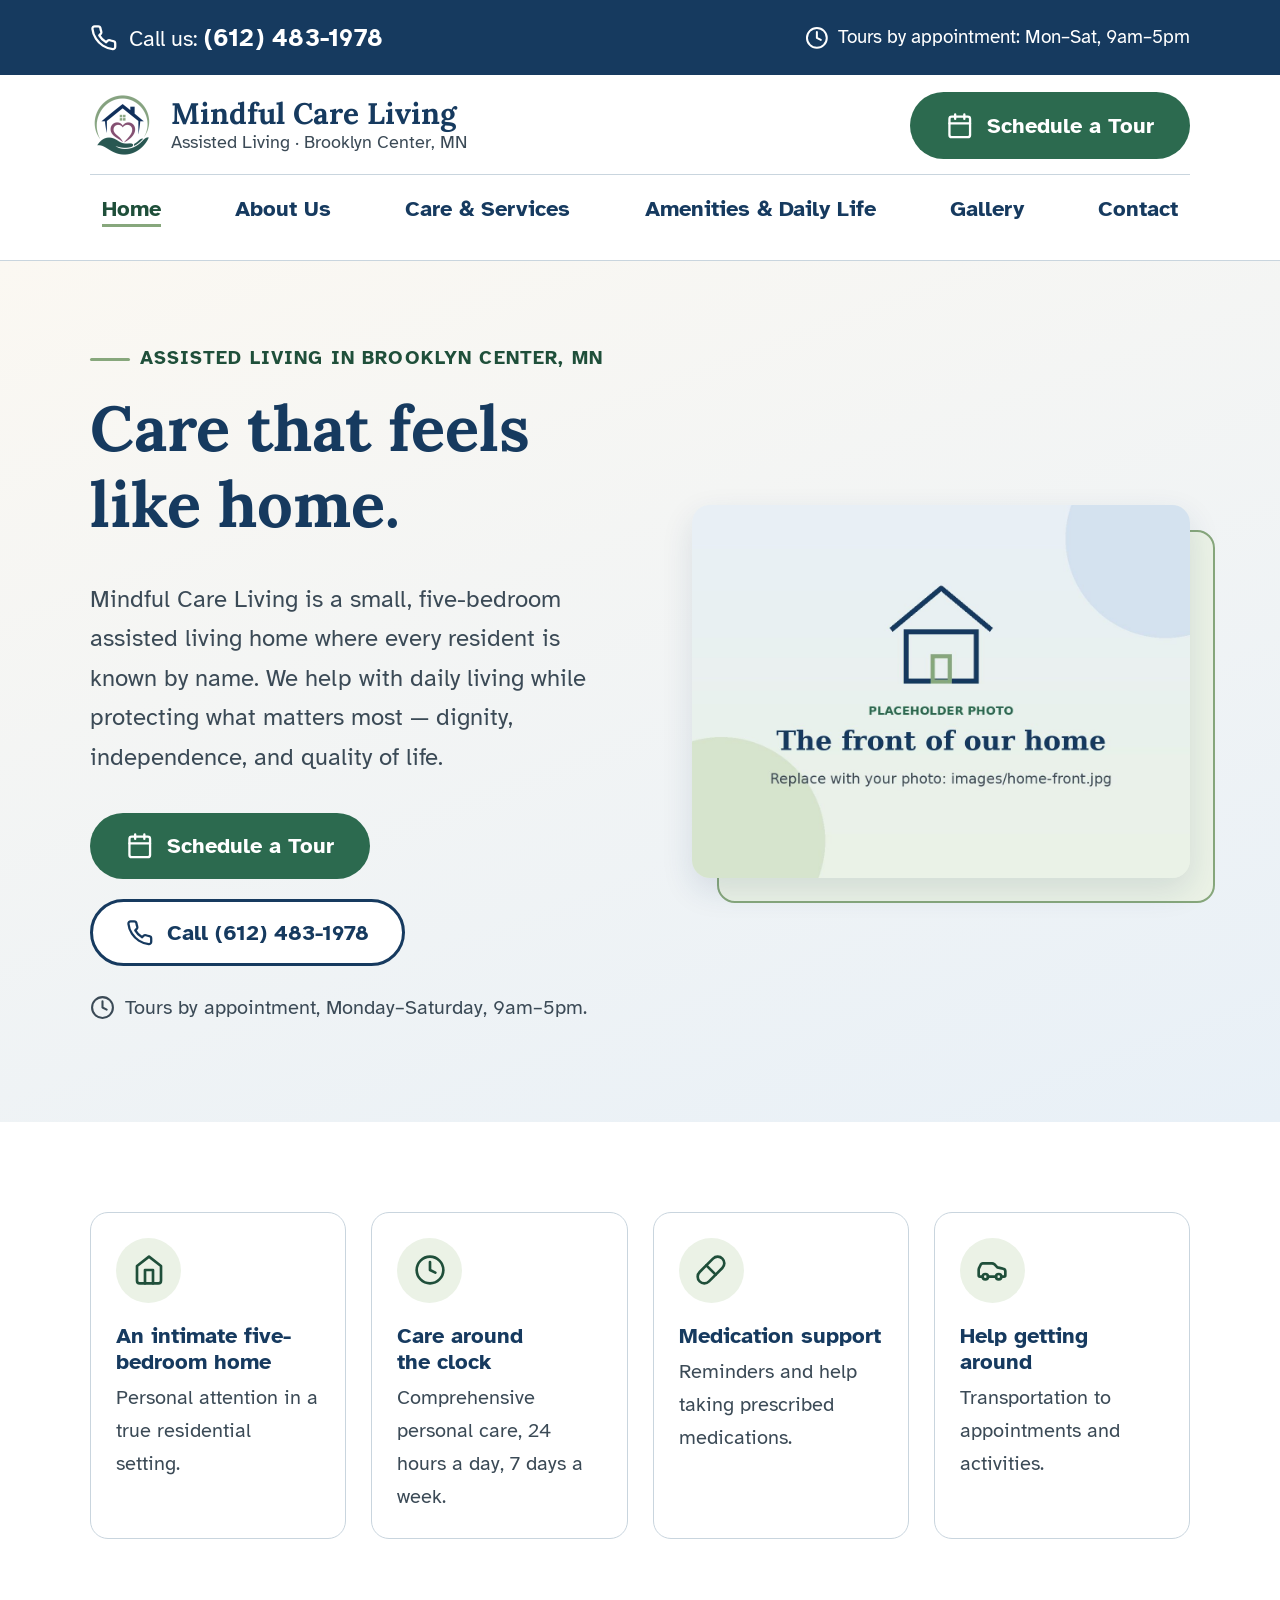
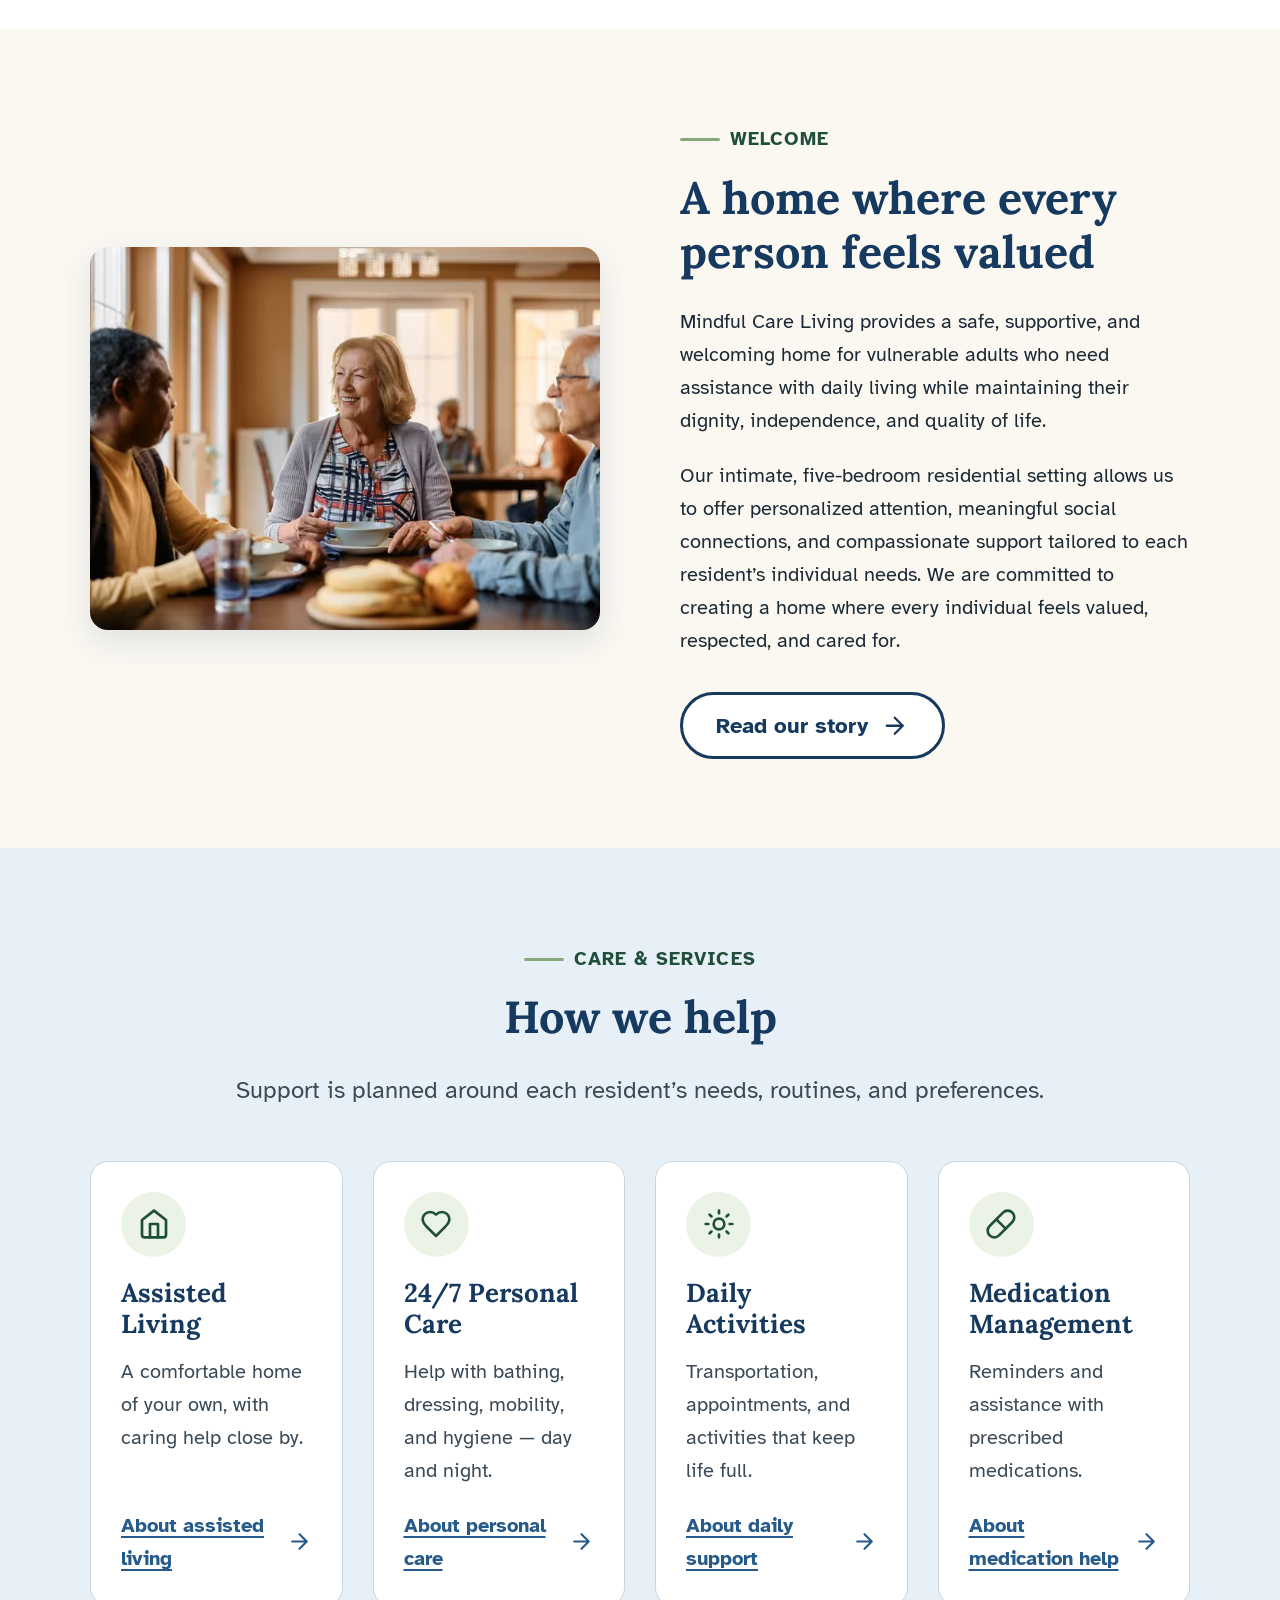
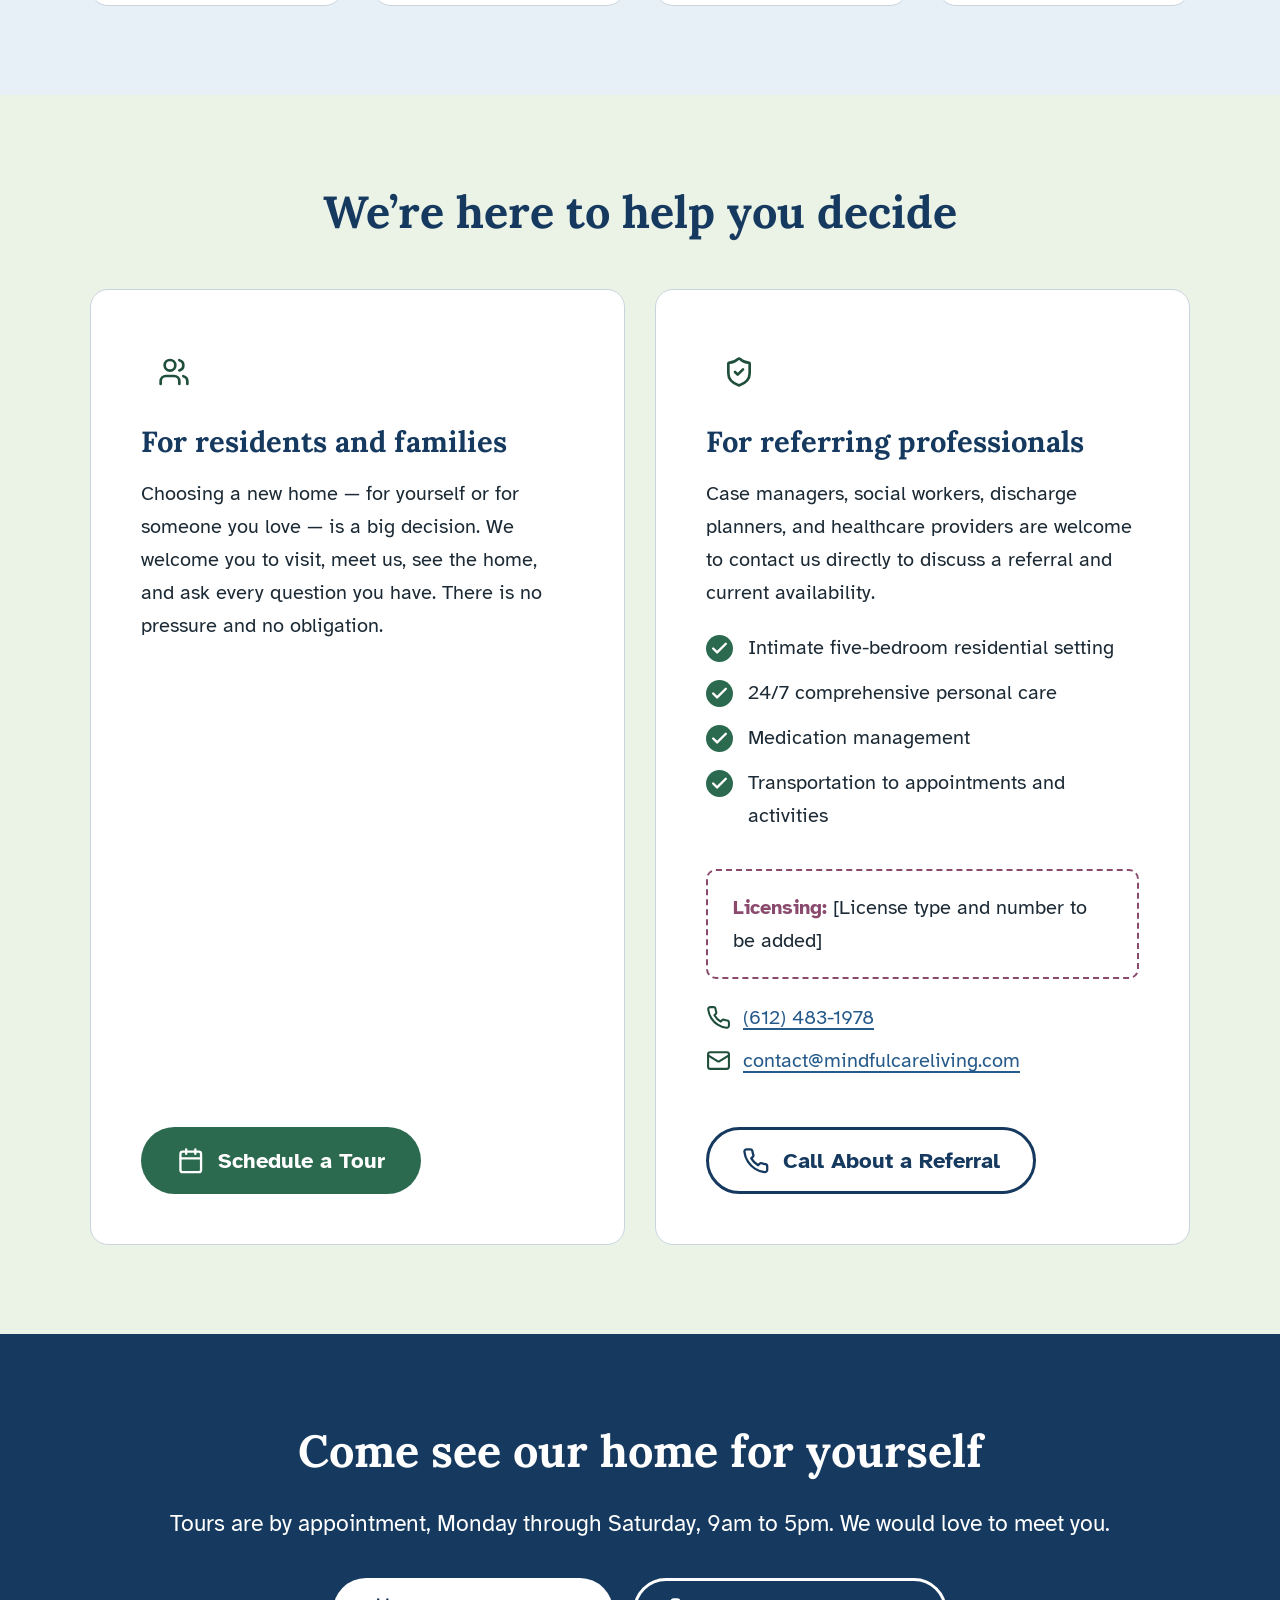
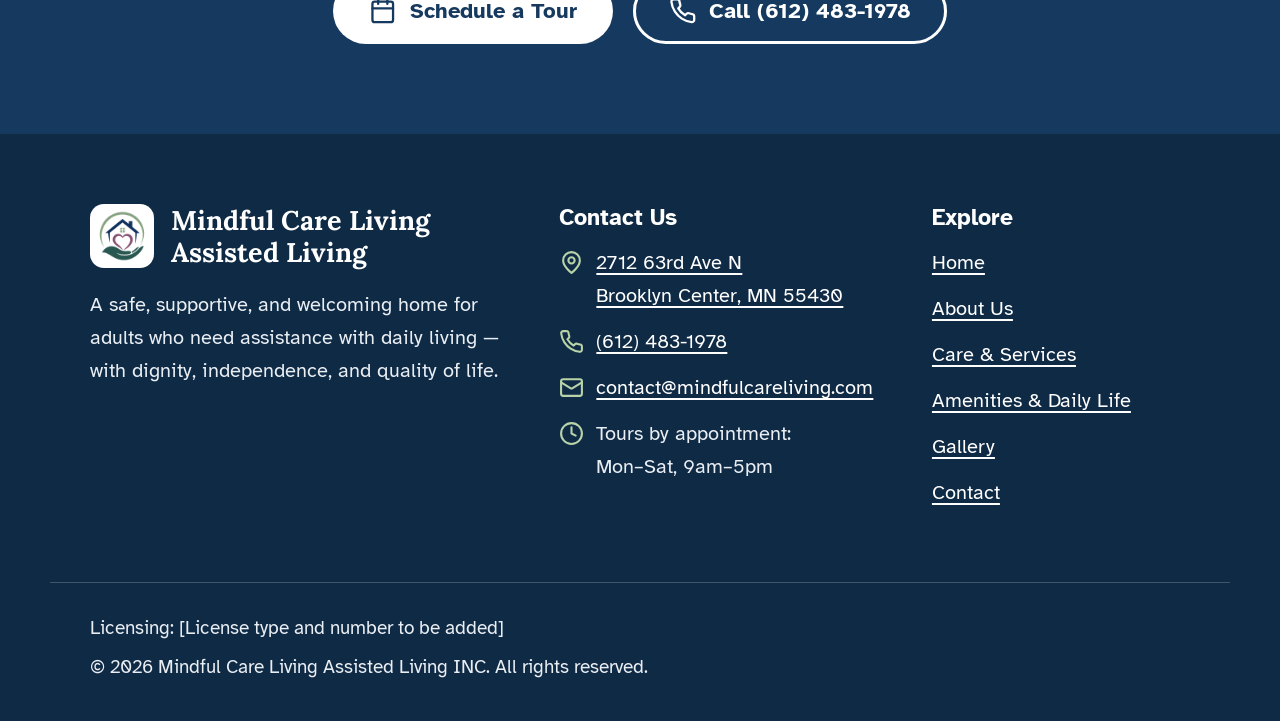
==== index.html @ 65913723 "Update logo, home photo, and content per owner's edits - Remove the "Larger text" button and its scr" ====
<!DOCTYPE html>
<html lang="en">
<head>
  <meta charset="utf-8">
  <meta name="viewport" content="width=device-width, initial-scale=1">
  <title>Mindful Care Living | Assisted Living in Brooklyn Center, MN</title>
  <meta name="description" content="Mindful Care Living is a small, five-bedroom assisted living home in Brooklyn Center, Minnesota, offering 24/7 personal care, medication management, and support with daily living. Schedule a tour today.">
  <meta property="og:type" content="website">
  <meta property="og:title" content="Mindful Care Living | Assisted Living in Brooklyn Center, MN">
  <meta property="og:description" content="Mindful Care Living is a small, five-bedroom assisted living home in Brooklyn Center, Minnesota, offering 24/7 personal care, medication management, and support with daily living. Schedule a tour today.">
  <link rel="icon" type="image/png" href="images/logo.png">
  <link rel="preconnect" href="https://fonts.googleapis.com">
  <link rel="preconnect" href="https://fonts.gstatic.com" crossorigin>
  <link rel="stylesheet" href="https://fonts.googleapis.com/css2?family=Atkinson+Hyperlegible:ital,wght@0,400;0,700;1,400&amp;family=Lora:ital,wght@0,600;0,700;1,500&amp;display=swap">
  <link rel="stylesheet" href="css/styles.css">
  <script>
    document.documentElement.classList.add("js");
  </script>
  <script src="js/main.js" defer></script>
  <script type="application/ld+json">
  {
    "@context": "https://schema.org",
    "@type": "LocalBusiness",
    "name": "Mindful Care Living Assisted Living INC",
    "description": "A small, five-bedroom assisted living home offering 24/7 personal care, medication management, and support with daily living.",
    "telephone": "+1-612-483-1978",
    "email": "contact@mindfulcareliving.com",
    "address": {
      "@type": "PostalAddress",
      "streetAddress": "2712 63rd Ave N",
      "addressLocality": "Brooklyn Center",
      "addressRegion": "MN",
      "postalCode": "55430",
      "addressCountry": "US"
    }
  }
  </script>
</head>
<body>
  <a class="skip-link" href="#main">Skip to main content</a>

  <header>
  <!-- ===== TOP BAR: phone number (shown on every page) ===== -->
  <div class="topbar">
    <div class="container topbar__inner">
      <a class="topbar__phone" href="tel:+16124831978">
        <svg class="icon" viewBox="0 0 24 24" aria-hidden="true" focusable="false"><path d="M22 16.92v3a2 2 0 0 1-2.18 2 19.79 19.79 0 0 1-8.63-3.07 19.5 19.5 0 0 1-6-6 19.79 19.79 0 0 1-3.07-8.67A2 2 0 0 1 4.11 2h3a2 2 0 0 1 2 1.72 12.84 12.84 0 0 0 .7 2.81 2 2 0 0 1-.45 2.11L8.09 9.91a16 16 0 0 0 6 6l1.27-1.27a2 2 0 0 1 2.11-.45 12.84 12.84 0 0 0 2.81.7A2 2 0 0 1 22 16.92z"/></svg>
        <span>Call us: <strong>(612) 483-1978</strong></span>
      </a>
      <p class="topbar__hours"><svg class="icon" viewBox="0 0 24 24" aria-hidden="true" focusable="false"><circle cx="12" cy="12" r="10"/><path d="M12 6v6l4 2"/></svg> Tours by appointment: Mon–Sat, 9am–5pm</p>
    </div>
  </div>

  <!-- ===== HEADER: logo and menu ===== -->
  <div class="site-header">
    <div class="container site-header__inner">
      <a class="brand" href="index.html">
        <img src="images/logo.png" alt="" width="256" height="256">
        <span>
          <span class="brand__name">Mindful Care Living</span>
          <span class="brand__tag">Assisted Living · Brooklyn Center, MN</span>
        </span>
      </a>
      <a class="btn btn-primary header-cta" href="contact.html#tour"><svg class="icon" viewBox="0 0 24 24" aria-hidden="true" focusable="false"><rect x="3" y="4" width="18" height="18" rx="2"/><path d="M16 2v4M8 2v4M3 10h18"/></svg> Schedule a Tour</a>
      <button class="menu-toggle" type="button" aria-expanded="false" aria-controls="site-nav">
        <svg class="icon" viewBox="0 0 24 24" aria-hidden="true" focusable="false"><path d="M4 6h16M4 12h16M4 18h16"/></svg> Menu
      </button>
      <nav id="site-nav" class="site-nav" aria-label="Main menu">
        <ul>
          <li><a href="index.html" aria-current="page">Home</a></li>
          <li><a href="about.html">About Us</a></li>
          <li><a href="care.html">Care &amp; Services</a></li>
          <li><a href="amenities.html">Amenities &amp; Daily Life</a></li>
          <li><a href="gallery.html">Gallery</a></li>
          <li><a href="contact.html">Contact</a></li>
        </ul>
        <a class="btn btn-primary site-nav__cta" href="contact.html#tour"><svg class="icon" viewBox="0 0 24 24" aria-hidden="true" focusable="false"><rect x="3" y="4" width="18" height="18" rx="2"/><path d="M16 2v4M8 2v4M3 10h18"/></svg> Schedule a Tour</a>
      </nav>
    </div>
  </div>
  </header>

  <main id="main">
    <!-- ===== WELCOME (top of the home page) ===== -->
    <section class="hero" aria-labelledby="hero-title">
      <div class="container hero__grid">
        <div>
          <p class="eyebrow">Assisted Living in Brooklyn Center, MN</p>
          <h1 id="hero-title">Care that feels like home.</h1>
          <p class="lead">Mindful Care Living is a small, five-bedroom assisted living home where every resident is known by name. We help with daily living while protecting what matters most — dignity, independence, and quality of life.</p>
          <div class="btn-group">
            <a class="btn btn-primary" href="contact.html#tour"><svg class="icon" viewBox="0 0 24 24" aria-hidden="true" focusable="false"><rect x="3" y="4" width="18" height="18" rx="2"/><path d="M16 2v4M8 2v4M3 10h18"/></svg> Schedule a Tour</a>
            <a class="btn btn-secondary" href="tel:+16124831978"><svg class="icon" viewBox="0 0 24 24" aria-hidden="true" focusable="false"><path d="M22 16.92v3a2 2 0 0 1-2.18 2 19.79 19.79 0 0 1-8.63-3.07 19.5 19.5 0 0 1-6-6 19.79 19.79 0 0 1-3.07-8.67A2 2 0 0 1 4.11 2h3a2 2 0 0 1 2 1.72 12.84 12.84 0 0 0 .7 2.81 2 2 0 0 1-.45 2.11L8.09 9.91a16 16 0 0 0 6 6l1.27-1.27a2 2 0 0 1 2.11-.45 12.84 12.84 0 0 0 2.81.7A2 2 0 0 1 22 16.92z"/></svg> Call (612) 483-1978</a>
          </div>
          <p class="hero__note"><svg class="icon" viewBox="0 0 24 24" aria-hidden="true" focusable="false"><circle cx="12" cy="12" r="10"/><path d="M12 6v6l4 2"/></svg> Tours by appointment, Monday–Saturday, 9am–5pm.</p>
        </div>
        <figure class="hero__media">
          <!-- PHOTO: replace images/home-front.jpg with a photo of the outside of the home -->
          <img src="images/home-front.jpg" alt="The front of the Mindful Care Living home" width="1200" height="900">
        </figure>
      </div>
    </section>

    <!-- ===== AT A GLANCE ===== -->
    <section class="section section--white" aria-labelledby="glance-title">
      <div class="container">
        <h2 id="glance-title" class="visually-hidden">At a glance</h2>
        <ul class="highlights">
          <li>
            <span class="icon-badge"><svg class="icon" viewBox="0 0 24 24" aria-hidden="true" focusable="false"><path d="m3 9 9-7 9 7v11a2 2 0 0 1-2 2H5a2 2 0 0 1-2-2z"/><path d="M9 22V12h6v10"/></svg></span>
            <div>
              <h3>An intimate five-bedroom home</h3>
              <p>Personal attention in a true residential setting.</p>
            </div>
          </li>
          <li>
            <span class="icon-badge"><svg class="icon" viewBox="0 0 24 24" aria-hidden="true" focusable="false"><circle cx="12" cy="12" r="10"/><path d="M12 6v6l4 2"/></svg></span>
            <div>
              <h3>Care around the clock</h3>
              <p>Comprehensive personal care, 24 hours a day, 7 days a week.</p>
            </div>
          </li>
          <li>
            <span class="icon-badge"><svg class="icon" viewBox="0 0 24 24" aria-hidden="true" focusable="false"><path d="m10.5 20.5 10-10a4.95 4.95 0 1 0-7-7l-10 10a4.95 4.95 0 1 0 7 7Z"/><path d="m8.5 8.5 7 7"/></svg></span>
            <div>
              <h3>Medication support</h3>
              <p>Reminders and help taking prescribed medications.</p>
            </div>
          </li>
          <li>
            <span class="icon-badge"><svg class="icon" viewBox="0 0 24 24" aria-hidden="true" focusable="false"><path d="M19 17h2c.6 0 1-.4 1-1v-3c0-.9-.7-1.7-1.5-1.9C18.7 10.6 16 10 16 10s-1.3-1.4-2.2-2.3c-.5-.4-1.1-.7-1.8-.7H5c-.6 0-1.1.4-1.4.9l-1.4 2.9A3.7 3.7 0 0 0 2 12v4c0 .6.4 1 1 1h2"/><circle cx="7" cy="17" r="2"/><path d="M9 17h6"/><circle cx="17" cy="17" r="2"/></svg></span>
            <div>
              <h3>Help getting around</h3>
              <p>Transportation to appointments and activities.</p>
            </div>
          </li>
        </ul>
      </div>
    </section>

    <!-- ===== INTRODUCTION ===== -->
    <section class="section" aria-labelledby="welcome-title">
      <div class="container split">
        <figure class="split__media">
          <!-- PHOTO: images/dining-together.jpg -->
          <img src="images/dining-together.jpg" alt="Older adults sharing a meal and friendly conversation around a dining table" width="724" height="483" loading="lazy">
        </figure>
        <div>
          <p class="eyebrow">Welcome</p>
          <h2 id="welcome-title">A home where every person feels valued</h2>
          <p>Mindful Care Living provides a safe, supportive, and welcoming home for vulnerable adults who need assistance with daily living while maintaining their dignity, independence, and quality of life.</p>
          <p>Our intimate, five-bedroom residential setting allows us to offer personalized attention, meaningful social connections, and compassionate support tailored to each resident’s individual needs. We are committed to creating a home where every individual feels valued, respected, and cared for.</p>
          <div class="btn-group">
            <a class="btn btn-secondary" href="about.html">Read our story <svg class="icon" viewBox="0 0 24 24" aria-hidden="true" focusable="false"><path d="M5 12h14M12 5l7 7-7 7"/></svg></a>
          </div>
        </div>
      </div>
    </section>

    <!-- ===== CARE OVERVIEW ===== -->
    <section class="section section--blue" aria-labelledby="care-title">
      <div class="container">
        <div class="section__header section__header--center">
          <p class="eyebrow">Care &amp; Services</p>
          <h2 id="care-title">How we help</h2>
          <p class="lead">Support is planned around each resident’s needs, routines, and preferences.</p>
        </div>
        <ul class="cards cards--4">
          <li class="card">
            <span class="icon-badge"><svg class="icon" viewBox="0 0 24 24" aria-hidden="true" focusable="false"><path d="m3 9 9-7 9 7v11a2 2 0 0 1-2 2H5a2 2 0 0 1-2-2z"/><path d="M9 22V12h6v10"/></svg></span>
            <h3>Assisted Living</h3>
            <p>A comfortable home of your own, with caring help close by.</p>
            <a class="card__link" href="care.html#assisted-living">About assisted living <svg class="icon" viewBox="0 0 24 24" aria-hidden="true" focusable="false"><path d="M5 12h14M12 5l7 7-7 7"/></svg></a>
          </li>
          <li class="card">
            <span class="icon-badge"><svg class="icon" viewBox="0 0 24 24" aria-hidden="true" focusable="false"><path d="M19 14c1.49-1.46 3-3.21 3-5.5A5.5 5.5 0 0 0 16.5 3c-1.76 0-3 .5-4.5 2-1.5-1.5-2.74-2-4.5-2A5.5 5.5 0 0 0 2 8.5c0 2.3 1.5 4.05 3 5.5l7 7Z"/></svg></span>
            <h3>24/7 Personal Care</h3>
            <p>Help with bathing, dressing, mobility, and hygiene — day and night.</p>
            <a class="card__link" href="care.html#personal-care">About personal care <svg class="icon" viewBox="0 0 24 24" aria-hidden="true" focusable="false"><path d="M5 12h14M12 5l7 7-7 7"/></svg></a>
          </li>
          <li class="card">
            <span class="icon-badge"><svg class="icon" viewBox="0 0 24 24" aria-hidden="true" focusable="false"><circle cx="12" cy="12" r="4"/><path d="M12 2v2M12 20v2M4.93 4.93l1.41 1.41M17.66 17.66l1.41 1.41M2 12h2M20 12h2M6.34 17.66l-1.41 1.41M19.07 4.93l-1.41 1.41"/></svg></span>
            <h3>Daily Activities</h3>
            <p>Transportation, appointments, and activities that keep life full.</p>
            <a class="card__link" href="care.html#daily-activities">About daily support <svg class="icon" viewBox="0 0 24 24" aria-hidden="true" focusable="false"><path d="M5 12h14M12 5l7 7-7 7"/></svg></a>
          </li>
          <li class="card">
            <span class="icon-badge"><svg class="icon" viewBox="0 0 24 24" aria-hidden="true" focusable="false"><path d="m10.5 20.5 10-10a4.95 4.95 0 1 0-7-7l-10 10a4.95 4.95 0 1 0 7 7Z"/><path d="m8.5 8.5 7 7"/></svg></span>
            <h3>Medication Management</h3>
            <p>Reminders and assistance with prescribed medications.</p>
            <a class="card__link" href="care.html#medication">About medication help <svg class="icon" viewBox="0 0 24 24" aria-hidden="true" focusable="false"><path d="M5 12h14M12 5l7 7-7 7"/></svg></a>
          </li>
        </ul>
      </div>
    </section>

    <!-- ===== FOR FAMILIES AND REFERRING PROFESSIONALS ===== -->
    <section class="section section--sage" aria-labelledby="audience-title">
      <div class="container">
        <div class="section__header section__header--center">
          <h2 id="audience-title">We’re here to help you decide</h2>
        </div>
        <div class="audience">
          <div class="audience__panel">
            <span class="icon-badge"><svg class="icon" viewBox="0 0 24 24" aria-hidden="true" focusable="false"><path d="M16 21v-2a4 4 0 0 0-4-4H6a4 4 0 0 0-4 4v2"/><circle cx="9" cy="7" r="4"/><path d="M22 21v-2a4 4 0 0 0-3-3.87M16 3.13a4 4 0 0 1 0 7.75"/></svg></span>
            <h3>For residents and families</h3>
            <p>Choosing a new home — for yourself or for someone you love — is a big decision. We welcome you to visit, meet us, see the home, and ask every question you have. There is no pressure and no obligation.</p>
            <div class="btn-group">
              <a class="btn btn-primary" href="contact.html#tour"><svg class="icon" viewBox="0 0 24 24" aria-hidden="true" focusable="false"><rect x="3" y="4" width="18" height="18" rx="2"/><path d="M16 2v4M8 2v4M3 10h18"/></svg> Schedule a Tour</a>
            </div>
          </div>
          <div class="audience__panel">
            <span class="icon-badge"><svg class="icon" viewBox="0 0 24 24" aria-hidden="true" focusable="false"><path d="M20 13c0 5-3.5 7.5-7.66 8.95a1 1 0 0 1-.67-.01C7.5 20.5 4 18 4 13V6a1 1 0 0 1 1-1c2 0 4.5-1.2 6.24-2.72a1.17 1.17 0 0 1 1.52 0C14.51 3.81 17 5 19 5a1 1 0 0 1 1 1z"/><path d="m9 12 2 2 4-4"/></svg></span>
            <h3>For referring professionals</h3>
            <p>Case managers, social workers, discharge planners, and healthcare providers are welcome to contact us directly to discuss a referral and current availability.</p>
            <ul class="check-list">
              <li>Intimate five-bedroom residential setting</li>
              <li>24/7 comprehensive personal care</li>
              <li>Medication management</li>
              <li>Transportation to appointments and activities</li>
            </ul>
            <!-- EDIT: replace the bracketed text with your license information -->
            <p class="placeholder-note"><strong>Licensing:</strong> [License type and number to be added]</p>
            <ul class="contact-lines">
              <li><svg class="icon" viewBox="0 0 24 24" aria-hidden="true" focusable="false"><path d="M22 16.92v3a2 2 0 0 1-2.18 2 19.79 19.79 0 0 1-8.63-3.07 19.5 19.5 0 0 1-6-6 19.79 19.79 0 0 1-3.07-8.67A2 2 0 0 1 4.11 2h3a2 2 0 0 1 2 1.72 12.84 12.84 0 0 0 .7 2.81 2 2 0 0 1-.45 2.11L8.09 9.91a16 16 0 0 0 6 6l1.27-1.27a2 2 0 0 1 2.11-.45 12.84 12.84 0 0 0 2.81.7A2 2 0 0 1 22 16.92z"/></svg> <a href="tel:+16124831978">(612) 483-1978</a></li>
              <li><svg class="icon" viewBox="0 0 24 24" aria-hidden="true" focusable="false"><rect x="2" y="4" width="20" height="16" rx="2"/><path d="m22 7-8.97 5.7a1.94 1.94 0 0 1-2.06 0L2 7"/></svg> <a href="mailto:contact@mindfulcareliving.com">contact@mindfulcareliving.com</a></li>
            </ul>
            <div class="btn-group">
              <a class="btn btn-secondary" href="tel:+16124831978"><svg class="icon" viewBox="0 0 24 24" aria-hidden="true" focusable="false"><path d="M22 16.92v3a2 2 0 0 1-2.18 2 19.79 19.79 0 0 1-8.63-3.07 19.5 19.5 0 0 1-6-6 19.79 19.79 0 0 1-3.07-8.67A2 2 0 0 1 4.11 2h3a2 2 0 0 1 2 1.72 12.84 12.84 0 0 0 .7 2.81 2 2 0 0 1-.45 2.11L8.09 9.91a16 16 0 0 0 6 6l1.27-1.27a2 2 0 0 1 2.11-.45 12.84 12.84 0 0 0 2.81.7A2 2 0 0 1 22 16.92z"/></svg> Call About a Referral</a>
            </div>
          </div>
        </div>
      </div>
    </section>

    <!-- ===== VISIT US ===== -->
    <section class="cta-band" aria-labelledby="visit-title">
      <div class="container">
        <h2 id="visit-title">Come see our home for yourself</h2>
        <p>Tours are by appointment, Monday through Saturday, 9am to 5pm. We would love to meet you.</p>
        <div class="btn-group">
          <a class="btn btn-light" href="contact.html#tour"><svg class="icon" viewBox="0 0 24 24" aria-hidden="true" focusable="false"><rect x="3" y="4" width="18" height="18" rx="2"/><path d="M16 2v4M8 2v4M3 10h18"/></svg> Schedule a Tour</a>
          <a class="btn btn-outline-light" href="tel:+16124831978"><svg class="icon" viewBox="0 0 24 24" aria-hidden="true" focusable="false"><path d="M22 16.92v3a2 2 0 0 1-2.18 2 19.79 19.79 0 0 1-8.63-3.07 19.5 19.5 0 0 1-6-6 19.79 19.79 0 0 1-3.07-8.67A2 2 0 0 1 4.11 2h3a2 2 0 0 1 2 1.72 12.84 12.84 0 0 0 .7 2.81 2 2 0 0 1-.45 2.11L8.09 9.91a16 16 0 0 0 6 6l1.27-1.27a2 2 0 0 1 2.11-.45 12.84 12.84 0 0 0 2.81.7A2 2 0 0 1 22 16.92z"/></svg> Call (612) 483-1978</a>
        </div>
      </div>
    </section>
  </main>

  <!-- ===== FOOTER (shown on every page) ===== -->
  <footer class="site-footer">
    <div class="container footer-grid">
      <div>
        <div class="footer-brand">
          <img src="images/logo.png" alt="" width="256" height="256">
          <span>Mindful Care Living<br>Assisted Living</span>
        </div>
        <p>A safe, supportive, and welcoming home for adults who need assistance with daily living — with dignity, independence, and quality of life.</p>
      </div>
      <div>
        <h2 class="footer-heading">Contact Us</h2>
        <ul class="footer-list">
          <li><svg class="icon" viewBox="0 0 24 24" aria-hidden="true" focusable="false"><path d="M20 10c0 6-8 12-8 12s-8-6-8-12a8 8 0 0 1 16 0Z"/><circle cx="12" cy="10" r="3"/></svg> <a href="https://www.google.com/maps/search/?api=1&amp;query=2712+63rd+Ave+N,+Brooklyn+Center,+MN+55430">2712 63rd Ave N<br>Brooklyn Center, MN 55430</a></li>
          <li><svg class="icon" viewBox="0 0 24 24" aria-hidden="true" focusable="false"><path d="M22 16.92v3a2 2 0 0 1-2.18 2 19.79 19.79 0 0 1-8.63-3.07 19.5 19.5 0 0 1-6-6 19.79 19.79 0 0 1-3.07-8.67A2 2 0 0 1 4.11 2h3a2 2 0 0 1 2 1.72 12.84 12.84 0 0 0 .7 2.81 2 2 0 0 1-.45 2.11L8.09 9.91a16 16 0 0 0 6 6l1.27-1.27a2 2 0 0 1 2.11-.45 12.84 12.84 0 0 0 2.81.7A2 2 0 0 1 22 16.92z"/></svg> <a href="tel:+16124831978">(612) 483-1978</a></li>
          <li><svg class="icon" viewBox="0 0 24 24" aria-hidden="true" focusable="false"><rect x="2" y="4" width="20" height="16" rx="2"/><path d="m22 7-8.97 5.7a1.94 1.94 0 0 1-2.06 0L2 7"/></svg> <a href="mailto:contact@mindfulcareliving.com">contact@mindfulcareliving.com</a></li>
          <li><svg class="icon" viewBox="0 0 24 24" aria-hidden="true" focusable="false"><circle cx="12" cy="12" r="10"/><path d="M12 6v6l4 2"/></svg> <span>Tours by appointment:<br>Mon–Sat, 9am–5pm</span></li>
        </ul>
      </div>
      <nav aria-label="Footer menu">
        <h2 class="footer-heading">Explore</h2>
        <ul class="footer-list">
          <li><a href="index.html">Home</a></li>
          <li><a href="about.html">About Us</a></li>
          <li><a href="care.html">Care &amp; Services</a></li>
          <li><a href="amenities.html">Amenities &amp; Daily Life</a></li>
          <li><a href="gallery.html">Gallery</a></li>
          <li><a href="contact.html">Contact</a></li>
        </ul>
      </nav>
    </div>
    <div class="container footer-bottom">
      <!-- EDIT: replace the bracketed text with your license information -->
      <p>Licensing: [License type and number to be added]</p>
      <p>&copy; <span data-year>2026</span> Mindful Care Living Assisted Living INC. All rights reserved.</p>
    </div>
  </footer>
</body>
</html>
---- css/styles.css ----
/* ==========================================================================
   Mindful Care Living — Website styles
   --------------------------------------------------------------------------
   You rarely need to edit this file.
   To change the site's colors or fonts, edit the values in the ":root"
   block just below. Every page uses them.
   ========================================================================== */

:root {
  /* Brand colors (matched to the logo) */
  --navy: #163a5f;        /* headings, header text, dark sections */
  --blue: #255a8a;        /* links */
  --blue-soft: #e8f0f7;   /* light blue section backgrounds */
  --green: #2c6a4f;       /* main buttons */
  --green-dark: #1f4f3a;  /* main buttons when hovered */
  --sage: #87a77c;        /* decorative accents */
  --sage-soft: #ebf2e6;   /* light green section backgrounds */
  --heart: #8a4a6e;       /* small accents (from the heart in the logo) */
  --cream: #fbf8f2;       /* page background */
  --white: #ffffff;
  --text: #1c2a35;        /* main text */
  --text-soft: #3b4a56;   /* secondary text */
  --border: #c9d5de;
  --field-border: #5f6f7c;
  --error: #b42318;
  --success-bg: #e6f2ea;
  --focus: #0b2540;          /* keyboard focus ring on light backgrounds */
  --focus-on-dark: #ffd24d;  /* keyboard focus ring on dark backgrounds */

  /* Fonts */
  --font-body: "Atkinson Hyperlegible", "Segoe UI", Verdana, Arial, sans-serif;
  --font-heading: "Lora", Georgia, "Times New Roman", serif;

  /* Shapes and spacing */
  --radius: 18px;
  --radius-sm: 10px;
  --shadow: 0 12px 32px rgba(22, 58, 95, 0.12);
  --container: 1180px;
  --gutter: clamp(1rem, 4vw, 2rem);
  --section-space: clamp(3rem, 7vw, 5.5rem);
}

/* --------------------------------------------------------------------------
   Base
   Text is intentionally large: 18px on phones, up to 20px on computers.
   -------------------------------------------------------------------------- */

*,
*::before,
*::after {
  box-sizing: border-box;
}

html {
  font-size: 112.5%; /* 18px */
  -webkit-text-size-adjust: 100%;
  text-size-adjust: 100%;
  scroll-behavior: smooth;
}

@media (min-width: 768px) {
  html { font-size: 118.75%; } /* 19px */
}

@media (min-width: 1100px) {
  html { font-size: 125%; } /* 20px */
}

body {
  margin: 0;
  background: var(--cream);
  color: var(--text);
  font-family: var(--font-body);
  font-size: 1rem;
  line-height: 1.65;
  overflow-wrap: break-word;
}

img {
  display: block;
  max-width: 100%;
  height: auto;
}

svg.icon {
  width: 1.25em;
  height: 1.25em;
  flex-shrink: 0;
  fill: none;
  stroke: currentColor;
  stroke-width: 2;
  stroke-linecap: round;
  stroke-linejoin: round;
}

h1,
h2,
h3 {
  margin: 0 0 0.6em;
  color: var(--navy);
  font-family: var(--font-heading);
  font-weight: 700;
  line-height: 1.2;
  text-wrap: balance;
  overflow-wrap: normal; /* never split a word across lines */
}

h1 { font-size: clamp(2.1rem, 1.5rem + 2.6vw, 3.25rem); }
h2 { font-size: clamp(1.7rem, 1.35rem + 1.4vw, 2.4rem); }
h3 { font-size: clamp(1.3rem, 1.2rem + 0.4vw, 1.5rem); }

p,
ul,
ol {
  margin: 0 0 1.1em;
  max-width: 68ch;
}

a {
  color: var(--blue);
  text-decoration-thickness: 2px;
  text-underline-offset: 0.18em;
}

a:hover {
  color: var(--navy);
  text-decoration-thickness: 3px;
}

strong { font-weight: 700; }

/* Clear, thick focus ring for keyboard users */
:focus-visible {
  outline: 4px solid var(--focus);
  outline-offset: 3px;
  border-radius: 4px;
}

.topbar :focus-visible,
.site-footer :focus-visible,
.cta-band :focus-visible {
  outline-color: var(--focus-on-dark);
}

/* Hidden visually but still read by screen readers */
.visually-hidden {
  position: absolute !important;
  width: 1px;
  height: 1px;
  padding: 0;
  margin: -1px;
  overflow: hidden;
  clip: rect(0 0 0 0);
  white-space: nowrap;
  border: 0;
}

.skip-link {
  position: absolute;
  top: 0.5rem;
  left: 0.5rem;
  z-index: 100;
  padding: 0.75rem 1.25rem;
  background: var(--navy);
  color: var(--white);
  font-weight: 700;
  border-radius: var(--radius-sm);
  transform: translateY(-200%);
}

.skip-link:focus {
  transform: none;
  color: var(--white);
  outline-color: var(--focus-on-dark);
}

.container {
  width: 100%;
  max-width: var(--container);
  margin-inline: auto;
  padding-inline: var(--gutter);
}

/* --------------------------------------------------------------------------
   Buttons — large, clearly labeled, easy to tap
   -------------------------------------------------------------------------- */

.btn {
  display: inline-flex;
  align-items: center;
  justify-content: center;
  gap: 0.6em;
  min-height: 3.25rem;
  padding: 0.75em 1.5em;
  border: 3px solid transparent;
  border-radius: 999px;
  font-family: var(--font-body);
  font-size: 1.1rem;
  font-weight: 700;
  line-height: 1.25;
  text-align: center;
  text-decoration: none;
  cursor: pointer;
  transition: background-color 0.2s ease, color 0.2s ease, border-color 0.2s ease;
}

.btn:hover { text-decoration: none; }

.btn-primary {
  background: var(--green);
  color: var(--white);
}

.btn-primary:hover {
  background: var(--green-dark);
  color: var(--white);
}

.btn-secondary {
  background: var(--white);
  border-color: var(--navy);
  color: var(--navy);
}

.btn-secondary:hover {
  background: var(--blue-soft);
  color: var(--navy);
}

.btn-light {
  background: var(--white);
  color: var(--navy);
}

.btn-light:hover {
  background: var(--sage-soft);
  color: var(--navy);
}

.btn-outline-light {
  border-color: var(--white);
  color: var(--white);
  background: transparent;
}

.btn-outline-light:hover {
  background: rgba(255, 255, 255, 0.14);
  color: var(--white);
}

.btn-group {
  display: flex;
  flex-wrap: wrap;
  gap: 1rem;
  margin-top: 1.75rem;
}

@media (max-width: 479px) {
  .btn-group .btn { width: 100%; }
}

/* --------------------------------------------------------------------------
   Top bar — phone number on every page (tap to call on phones)
   -------------------------------------------------------------------------- */

.topbar {
  background: var(--navy);
  color: var(--white);
}

.topbar__inner {
  display: flex;
  flex-wrap: wrap;
  align-items: center;
  justify-content: space-between;
  gap: 0.5rem 1.5rem;
  padding-block: 0.5rem;
}

.topbar__phone {
  display: inline-flex;
  align-items: center;
  gap: 0.5em;
  min-height: 2.75rem;
  color: var(--white);
  font-size: 1.1rem;
  text-decoration: none;
}

.topbar__phone strong {
  font-size: 1.15em;
  letter-spacing: 0.01em;
}

.topbar__phone:hover {
  color: var(--white);
  text-decoration: underline;
}

.topbar__hours {
  display: inline-flex;
  align-items: center;
  gap: 0.5em;
  margin: 0;
  font-size: 0.95rem;
}

@media (max-width: 767px) {
  .topbar__hours { display: none; }
  .topbar__phone { flex: 1 1 auto; }
}

/* --------------------------------------------------------------------------
   Header and navigation
   -------------------------------------------------------------------------- */

.site-header {
  background: var(--white);
  border-bottom: 1px solid var(--border);
}

.site-header__inner {
  display: flex;
  flex-wrap: wrap;
  align-items: center;
  justify-content: space-between;
  gap: 0.75rem 1.5rem;
  padding-block: 0.85rem;
}

.brand {
  display: inline-flex;
  align-items: center;
  gap: 0.85rem;
  color: var(--navy);
  text-decoration: none;
}

.brand:hover { color: var(--navy); }

.brand img {
  width: 64px;
  height: auto;
}

.brand__name {
  display: block;
  font-family: var(--font-heading);
  font-size: clamp(1.25rem, 1.1rem + 0.6vw, 1.55rem);
  font-weight: 700;
  line-height: 1.15;
}

.brand__tag {
  display: block;
  color: var(--text-soft);
  font-size: 0.9rem;
  line-height: 1.3;
}

.header-cta { display: none; }

.menu-toggle {
  display: none;
  align-items: center;
  gap: 0.5em;
  min-height: 3rem;
  padding: 0.5em 1.1em;
  border: 2px solid var(--navy);
  border-radius: 999px;
  background: var(--white);
  color: var(--navy);
  font: 700 1rem/1.2 var(--font-body);
  cursor: pointer;
}

.menu-toggle:hover { background: var(--blue-soft); }

.site-nav {
  width: 100%;
}

.site-nav ul {
  display: flex;
  flex-direction: column;
  max-width: none;
  margin: 0;
  padding: 0;
  list-style: none;
}

.site-nav li a {
  display: block;
  padding: 0.85rem 0.25rem;
  border-top: 1px solid var(--border);
  color: var(--navy);
  font-size: 1.1rem;
  font-weight: 700;
  text-decoration: none;
}

.site-nav li a:hover {
  background: var(--blue-soft);
  text-decoration: underline;
}

.site-nav li a[aria-current="page"] {
  color: var(--green-dark);
  text-decoration: underline;
  text-decoration-thickness: 3px;
  text-decoration-color: var(--sage);
  text-underline-offset: 0.35em;
}

.site-nav__cta {
  margin-top: 1rem;
  width: 100%;
}

/* With JavaScript on, the menu folds away on small screens */
.js .menu-toggle { display: inline-flex; }

.js .site-nav { display: none; }

.js .site-nav.is-open {
  display: block;
  padding-bottom: 0.5rem;
}

@media (min-width: 1024px) {
  .header-cta { display: inline-flex; }

  .js .menu-toggle { display: none; }

  .site-nav,
  .js .site-nav {
    display: block;
    border-top: 1px solid var(--border);
  }

  .site-nav ul {
    flex-direction: row;
    flex-wrap: wrap;
    justify-content: space-between;
  }

  .site-nav li a {
    padding: 0.8rem 0.6rem;
    border-top: 0;
    border-radius: var(--radius-sm);
  }

  .site-nav__cta { display: none; }
}

/* --------------------------------------------------------------------------
   Sections
   -------------------------------------------------------------------------- */

.section {
  padding-block: var(--section-space);
}

.section--white { background: var(--white); }
.section--blue { background: var(--blue-soft); }
.section--sage { background: var(--sage-soft); }

.section__header {
  max-width: 46rem;
  margin-bottom: 2.5rem;
}

.section__header--center {
  margin-inline: auto;
  text-align: center;
}

.section__header--center p { margin-inline: auto; }

.eyebrow {
  display: inline-flex;
  align-items: center;
  gap: 0.5em;
  margin: 0 0 0.75rem;
  color: var(--green-dark);
  font-size: 0.95rem;
  font-weight: 700;
  letter-spacing: 0.06em;
  text-transform: uppercase;
}

.eyebrow::before {
  content: "";
  width: 2rem;
  height: 3px;
  border-radius: 3px;
  background: var(--sage);
}

.lead {
  color: var(--text-soft);
  font-size: 1.2rem;
}

/* Home page hero */
.hero {
  overflow-x: clip;
  padding-block: clamp(2.5rem, 6vw, 5rem);
  background: linear-gradient(160deg, var(--cream) 0%, var(--blue-soft) 100%);
}

.hero__grid {
  display: grid;
  gap: 2.5rem;
  align-items: center;
}

.hero__note {
  display: flex;
  align-items: center;
  gap: 0.5em;
  margin-top: 1.25rem;
  color: var(--text-soft);
  font-size: 1rem;
}

.hero__media {
  position: relative;
  margin: 0;
}

.hero__media::before {
  content: "";
  position: absolute;
  inset: 1.25rem -1.25rem -1.25rem 1.25rem;
  z-index: 0;
  border-radius: var(--radius);
  background: var(--sage-soft);
  border: 2px solid var(--sage);
}

.hero__media img {
  position: relative;
  z-index: 1;
  width: 100%;
  aspect-ratio: 4 / 3;
  object-fit: cover;
  border-radius: var(--radius);
  box-shadow: var(--shadow);
}

@media (min-width: 900px) {
  .hero__grid { grid-template-columns: 1.05fr 1fr; gap: 4rem; }
}

/* Inner page title area */
.page-hero {
  padding-block: clamp(2.5rem, 6vw, 4.5rem);
  background: linear-gradient(160deg, var(--blue-soft) 0%, var(--sage-soft) 100%);
}

.page-hero h1 { margin-bottom: 0.4em; }

.page-hero .lead {
  margin-bottom: 0;
  font-size: clamp(1.2rem, 1.1rem + 0.5vw, 1.45rem);
}

/* Highlights row */
.highlights {
  display: grid;
  gap: 1.25rem;
  margin: 0;
  padding: 0;
  max-width: none;
  list-style: none;
}

.highlights li {
  display: flex;
  gap: 1rem;
  align-items: flex-start;
  padding: 1.25rem;
  background: var(--white);
  border: 1px solid var(--border);
  border-radius: var(--radius);
}

.highlights h3 {
  margin-bottom: 0.25em;
  font-family: var(--font-body);
  font-size: 1.1rem;
}

.highlights p {
  margin: 0;
  color: var(--text-soft);
}

@media (min-width: 640px) {
  .highlights { grid-template-columns: repeat(2, 1fr); }
}

@media (min-width: 1100px) {
  .highlights { grid-template-columns: repeat(4, minmax(0, 1fr)); }
  .highlights li { flex-direction: column; }
}

.icon-badge {
  display: inline-grid;
  place-items: center;
  width: 3.25rem;
  height: 3.25rem;
  flex-shrink: 0;
  border-radius: 50%;
  background: var(--sage-soft);
  color: var(--green-dark);
}

.icon-badge svg.icon {
  width: 1.6rem;
  height: 1.6rem;
}

.section--sage .icon-badge { background: var(--white); }

/* Picture + text side by side */
.split {
  display: grid;
  gap: 2.5rem;
  align-items: center;
}

.split__media {
  margin: 0;
}

.split__media img {
  width: 100%;
  aspect-ratio: 4 / 3;
  object-fit: cover;
  border-radius: var(--radius);
  box-shadow: var(--shadow);
}

.split .icon-badge { margin-bottom: 1rem; }

@media (min-width: 900px) {
  .split { grid-template-columns: 1fr 1fr; gap: 4rem; }
  .split--reverse .split__media { order: 2; }
}

.split + .split { margin-top: var(--section-space); }

/* Cards */
.cards {
  display: grid;
  gap: 1.5rem;
  margin: 0;
  padding: 0;
  max-width: none;
  list-style: none;
}

@media (min-width: 640px) {
  .cards { grid-template-columns: repeat(2, 1fr); }
}

@media (min-width: 1100px) {
  .cards--3 { grid-template-columns: repeat(3, minmax(0, 1fr)); }
}

@media (min-width: 1200px) {
  .cards--4 { grid-template-columns: repeat(4, minmax(0, 1fr)); }
  .cards--4 .card { padding: 1.5rem; }
  .cards--4 .card h3 { font-size: 1.3rem; }
}

.card {
  display: flex;
  flex-direction: column;
  padding: 1.75rem;
  background: var(--white);
  border: 1px solid var(--border);
  border-radius: var(--radius);
}

.card .icon-badge { margin-bottom: 1rem; }

.card p {
  color: var(--text-soft);
}

.card__link {
  display: inline-flex;
  align-items: center;
  gap: 0.4em;
  margin-top: auto;
  min-height: 2.75rem;
  font-weight: 700;
}

/* Lists with check marks */
.check-list {
  margin: 0 0 1.25em;
  padding: 0;
  list-style: none;
}

.check-list li {
  position: relative;
  margin-bottom: 0.6em;
  padding-left: 2.1em;
}

.check-list li::before {
  content: "";
  position: absolute;
  left: 0;
  top: 0.2em;
  width: 1.35em;
  height: 1.35em;
  border-radius: 50%;
  background: var(--green) url("data:image/svg+xml,%3Csvg xmlns='http://www.w3.org/2000/svg' viewBox='0 0 24 24' fill='none' stroke='white' stroke-width='3' stroke-linecap='round' stroke-linejoin='round'%3E%3Cpolyline points='20 6 9 17 4 12'/%3E%3C/svg%3E") center / 70% no-repeat;
}

/* Two audiences: families and referring professionals */
.audience {
  display: grid;
  gap: 1.5rem;
}

@media (min-width: 900px) {
  .audience { grid-template-columns: 1fr 1fr; }
}

.audience__panel {
  display: flex;
  flex-direction: column;
  padding: clamp(1.5rem, 4vw, 2.5rem);
  background: var(--white);
  border-radius: var(--radius);
  border: 1px solid var(--border);
}

.audience__panel .icon-badge { margin-bottom: 1rem; }

.audience__panel .btn-group { margin-top: auto; padding-top: 0.5rem; }

.contact-lines {
  margin: 0 0 1.5rem;
  padding: 0;
  list-style: none;
}

.contact-lines li {
  display: flex;
  align-items: center;
  gap: 0.6em;
  margin-bottom: 0.5em;
}

.contact-lines svg.icon { color: var(--green-dark); }

/* Placeholder box for information still to be added */
.placeholder-note {
  padding: 1rem 1.25rem;
  border: 2px dashed var(--heart);
  border-radius: var(--radius-sm);
  background: var(--white);
  color: var(--text);
}

.placeholder-note strong { color: var(--heart); }

/* Pull quote */
.quote {
  max-width: 48rem;
  margin: 0 auto;
  text-align: center;
}

.quote svg.icon {
  width: 2.5rem;
  height: 2.5rem;
  margin: 0 auto 1rem;
  color: var(--heart);
}

.quote blockquote {
  margin: 0;
}

.quote p {
  max-width: none;
  margin: 0;
  font-weight: 500;
  color: var(--navy);
  font-family: var(--font-heading);
  font-size: clamp(1.5rem, 1.2rem + 1.4vw, 2.2rem);
  font-style: italic;
  line-height: 1.4;
}

/* Values row */
.values {
  display: grid;
  grid-template-columns: repeat(2, 1fr);
  gap: 1rem;
  margin: 1.5rem 0 0;
  padding: 0;
  max-width: none;
  list-style: none;
}

@media (min-width: 640px) {
  .values { grid-template-columns: repeat(4, 1fr); }
}

.values li {
  display: flex;
  flex-direction: column;
  align-items: center;
  gap: 0.5rem;
  padding: 1.25rem 0.75rem;
  background: var(--white);
  border: 1px solid var(--border);
  border-radius: var(--radius);
  color: var(--navy);
  font-weight: 700;
  text-align: center;
}

/* "On this page" jump links */
.jump-links {
  margin-top: 2rem;
}

.jump-links h2 {
  margin-bottom: 0.75rem;
  font-family: var(--font-body);
  font-size: 1.05rem;
}

.jump-links ul {
  display: flex;
  flex-wrap: wrap;
  gap: 0.75rem;
  margin: 0;
  padding: 0;
  max-width: none;
  list-style: none;
}

.jump-links a {
  display: inline-flex;
  align-items: center;
  min-height: 3rem;
  padding: 0.5em 1.2em;
  background: var(--white);
  border: 2px solid var(--navy);
  border-radius: 999px;
  color: var(--navy);
  font-weight: 700;
  text-decoration: none;
}

.jump-links a:hover { background: var(--blue-soft); }

/* Sections that are jump-link targets leave room at the top */
[id] { scroll-margin-top: 1rem; }

/* Call-to-action band */
.cta-band {
  padding-block: var(--section-space);
  background: var(--navy);
  color: var(--white);
  text-align: center;
}

.cta-band h2 { color: var(--white); }

.cta-band p {
  margin-inline: auto;
  font-size: 1.15rem;
}

.cta-band .btn-group { justify-content: center; }

/* Help box */
.help-box {
  display: grid;
  gap: 1.5rem;
  align-items: center;
  padding: clamp(1.5rem, 4vw, 2.5rem);
  background: var(--white);
  border: 2px solid var(--sage);
  border-radius: var(--radius);
}

.help-box p:last-child { margin-bottom: 0; }

@media (min-width: 900px) {
  .help-box { grid-template-columns: 1.4fr auto; }
  .help-box .btn-group { margin-top: 0; }
}

/* --------------------------------------------------------------------------
   Gallery
   -------------------------------------------------------------------------- */

.gallery {
  display: grid;
  gap: 1.5rem;
  margin: 0;
  padding: 0;
  max-width: none;
  list-style: none;
}

@media (min-width: 640px) {
  .gallery { grid-template-columns: repeat(2, 1fr); }
}

@media (min-width: 1100px) {
  .gallery { grid-template-columns: repeat(4, 1fr); }
}

.gallery figure {
  margin: 0;
  height: 100%;
  background: var(--white);
  border: 1px solid var(--border);
  border-radius: var(--radius);
  overflow: hidden;
}

.gallery a {
  display: block;
  color: inherit;
  text-decoration: none;
}

.gallery img {
  width: 100%;
  aspect-ratio: 4 / 3;
  object-fit: cover;
  transition: transform 0.3s ease;
}

.gallery a:hover img { transform: scale(1.03); }

.gallery a:focus-visible {
  outline-offset: -4px;
}

.gallery figcaption {
  padding: 0.9rem 1.1rem;
  color: var(--navy);
  font-weight: 700;
}

.gallery__hint {
  display: block;
  color: var(--text-soft);
  font-size: 0.9rem;
  font-weight: 400;
}

.lightbox {
  width: min(92vw, 1100px);
  max-height: 92vh;
  padding: 0;
  border: 0;
  border-radius: var(--radius);
  background: var(--white);
  color: var(--text);
}

.lightbox::backdrop {
  background: rgba(11, 37, 64, 0.85);
}

.lightbox img {
  width: 100%;
  max-height: 72vh;
  object-fit: contain;
  background: var(--navy);
}

.lightbox__bar {
  display: flex;
  flex-wrap: wrap;
  align-items: center;
  justify-content: space-between;
  gap: 1rem;
  padding: 1rem 1.25rem;
}

.lightbox__caption {
  margin: 0;
  color: var(--navy);
  font-weight: 700;
  font-size: 1.15rem;
}

/* --------------------------------------------------------------------------
   Contact page and tour form
   -------------------------------------------------------------------------- */

.contact-grid {
  display: grid;
  gap: 2.5rem;
  align-items: start;
}

.contact-grid > *,
.info-list li > div { min-width: 0; }

.info-list a { overflow-wrap: anywhere; }

@media (min-width: 1000px) {
  .contact-grid { grid-template-columns: 1fr 1.1fr; gap: 3.5rem; }
}

.info-card,
.form-card {
  padding: clamp(1.5rem, 4vw, 2.5rem);
  background: var(--white);
  border: 1px solid var(--border);
  border-radius: var(--radius);
}

.info-list {
  margin: 0;
  padding: 0;
  list-style: none;
}

.info-list li {
  display: flex;
  gap: 1rem;
  padding-block: 1rem;
  border-bottom: 1px solid var(--border);
}

.info-list li:first-child { padding-top: 0; }
.info-list li:last-child { border-bottom: 0; padding-bottom: 0; }

.info-label {
  margin: 0 0 0.15em;
  font-family: var(--font-body);
  font-size: 1.05rem;
}

.info-list p { margin: 0; }

.info-list .big-phone {
  font-size: 1.35rem;
  font-weight: 700;
}

.map {
  margin-top: 1.5rem;
}

.map iframe {
  display: block;
  width: 100%;
  height: 320px;
  border: 1px solid var(--border);
  border-radius: var(--radius);
}

.map p { margin-top: 0.75rem; }

.form-field {
  margin-bottom: 1.5rem;
}

.form-field label {
  display: block;
  margin-bottom: 0.35rem;
  color: var(--navy);
  font-size: 1.1rem;
  font-weight: 700;
}

.form-field .tag {
  margin-left: 0.4em;
  color: var(--text-soft);
  font-size: 0.9rem;
  font-weight: 400;
}

.form-hint {
  margin: 0 0 0.5rem;
  color: var(--text-soft);
  font-size: 0.95rem;
}

.form-field input {
  display: block;
  width: 100%;
  min-height: 3.25rem;
  padding: 0.6em 0.85em;
  border: 2px solid var(--field-border);
  border-radius: var(--radius-sm);
  background: var(--white);
  color: var(--text);
  font: 1.1rem/1.4 var(--font-body);
}

.form-field input:focus-visible {
  border-color: var(--focus);
  outline: 3px solid var(--focus);
  outline-offset: 1px;
}

.form-field input[aria-invalid="true"] {
  border-color: var(--error);
}

.field-error {
  display: flex;
  align-items: center;
  gap: 0.4em;
  margin: 0.4rem 0 0;
  color: var(--error);
  font-weight: 700;
}

.field-error:empty { display: none; }

.field-error::before {
  content: "!";
  display: inline-grid;
  place-items: center;
  width: 1.3em;
  height: 1.3em;
  flex-shrink: 0;
  border-radius: 50%;
  background: var(--error);
  color: var(--white);
  font-size: 0.85em;
}

.form-privacy {
  color: var(--text-soft);
  font-size: 0.95rem;
}

.form-card .btn {
  width: 100%;
}

.form-card .btn[disabled] {
  opacity: 0.7;
  cursor: wait;
}

.form-status:empty { display: none; }

.form-status {
  margin-top: 1.25rem;
  padding: 1rem 1.25rem;
  border-radius: var(--radius-sm);
  font-weight: 700;
}

.form-status.is-success {
  background: var(--success-bg);
  border: 2px solid var(--green);
  color: var(--green-dark);
}

.form-status.is-error {
  background: #fdecea;
  border: 2px solid var(--error);
  color: #7a1a12;
}

.form-status:focus { outline: 3px solid var(--focus); outline-offset: 3px; }

/* Honeypot field that catches spam bots — hidden from people */
.hp-field {
  position: absolute;
  left: -9999px;
}

/* --------------------------------------------------------------------------
   Footer
   -------------------------------------------------------------------------- */

.site-footer {
  padding-top: 3.5rem;
  background: #0f2a45;
  color: #e9eef3;
}

.site-footer a {
  color: var(--white);
}

.site-footer a:hover { color: #d7e7f5; }

.footer-grid {
  display: grid;
  gap: 2.5rem;
}

@media (min-width: 900px) {
  .footer-grid { grid-template-columns: 1.3fr 1fr 0.8fr; }
}

.footer-brand {
  display: flex;
  align-items: center;
  gap: 0.85rem;
  margin-bottom: 1rem;
}

.footer-brand img {
  width: 64px;
  padding: 6px;
  background: var(--white);
  border-radius: 14px;
}

.footer-brand span {
  color: var(--white);
  font-family: var(--font-heading);
  font-size: 1.35rem;
  font-weight: 700;
  line-height: 1.2;
}

.footer-heading {
  margin-bottom: 0.75rem;
  color: var(--white);
  font-family: var(--font-body);
  font-size: 1.15rem;
}

.footer-list {
  margin: 0;
  padding: 0;
  list-style: none;
}

.footer-list li {
  display: flex;
  gap: 0.6em;
  margin-bottom: 0.65em;
}

.footer-list svg.icon {
  margin-top: 0.2em;
  color: #b9d3a9;
}

.footer-list a {
  display: inline-block;
}

.footer-bottom {
  margin-top: 3rem;
  padding-block: 1.5rem;
  border-top: 1px solid rgba(255, 255, 255, 0.2);
  font-size: 0.95rem;
}

.footer-bottom p { margin-bottom: 0.4em; max-width: none; }

/* --------------------------------------------------------------------------
   Respect people who prefer less motion
   -------------------------------------------------------------------------- */

@media (prefers-reduced-motion: reduce) {
  html { scroll-behavior: auto; }

  *,
  *::before,
  *::after {
    transition: none !important;
    animation: none !important;
  }
}

/* --------------------------------------------------------------------------
   Printing (e.g. families printing the contact page)
   -------------------------------------------------------------------------- */

@media print {
  .topbar,
  .menu-toggle,
  .site-nav,
  .header-cta,
  .cta-band,
  .map,
  .form-card { display: none !important; }

  body { background: #fff; font-size: 12pt; }
}
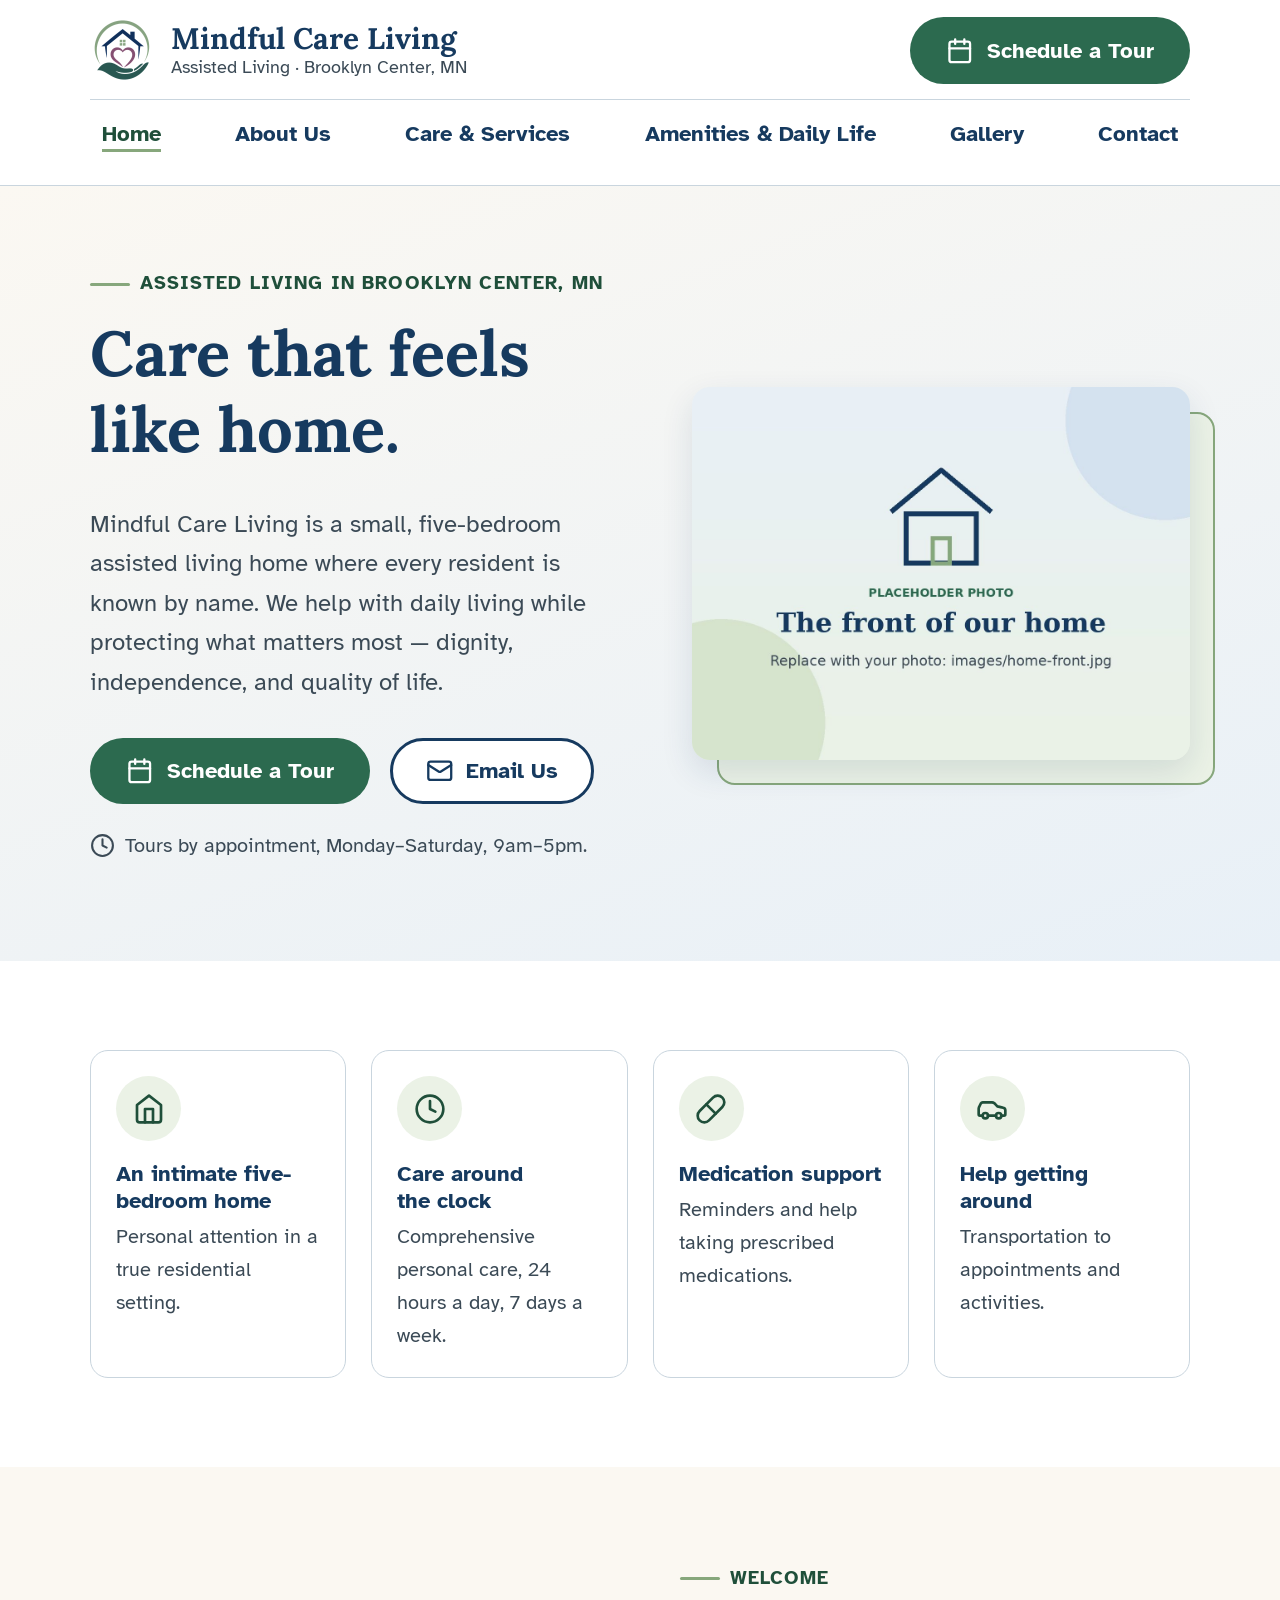
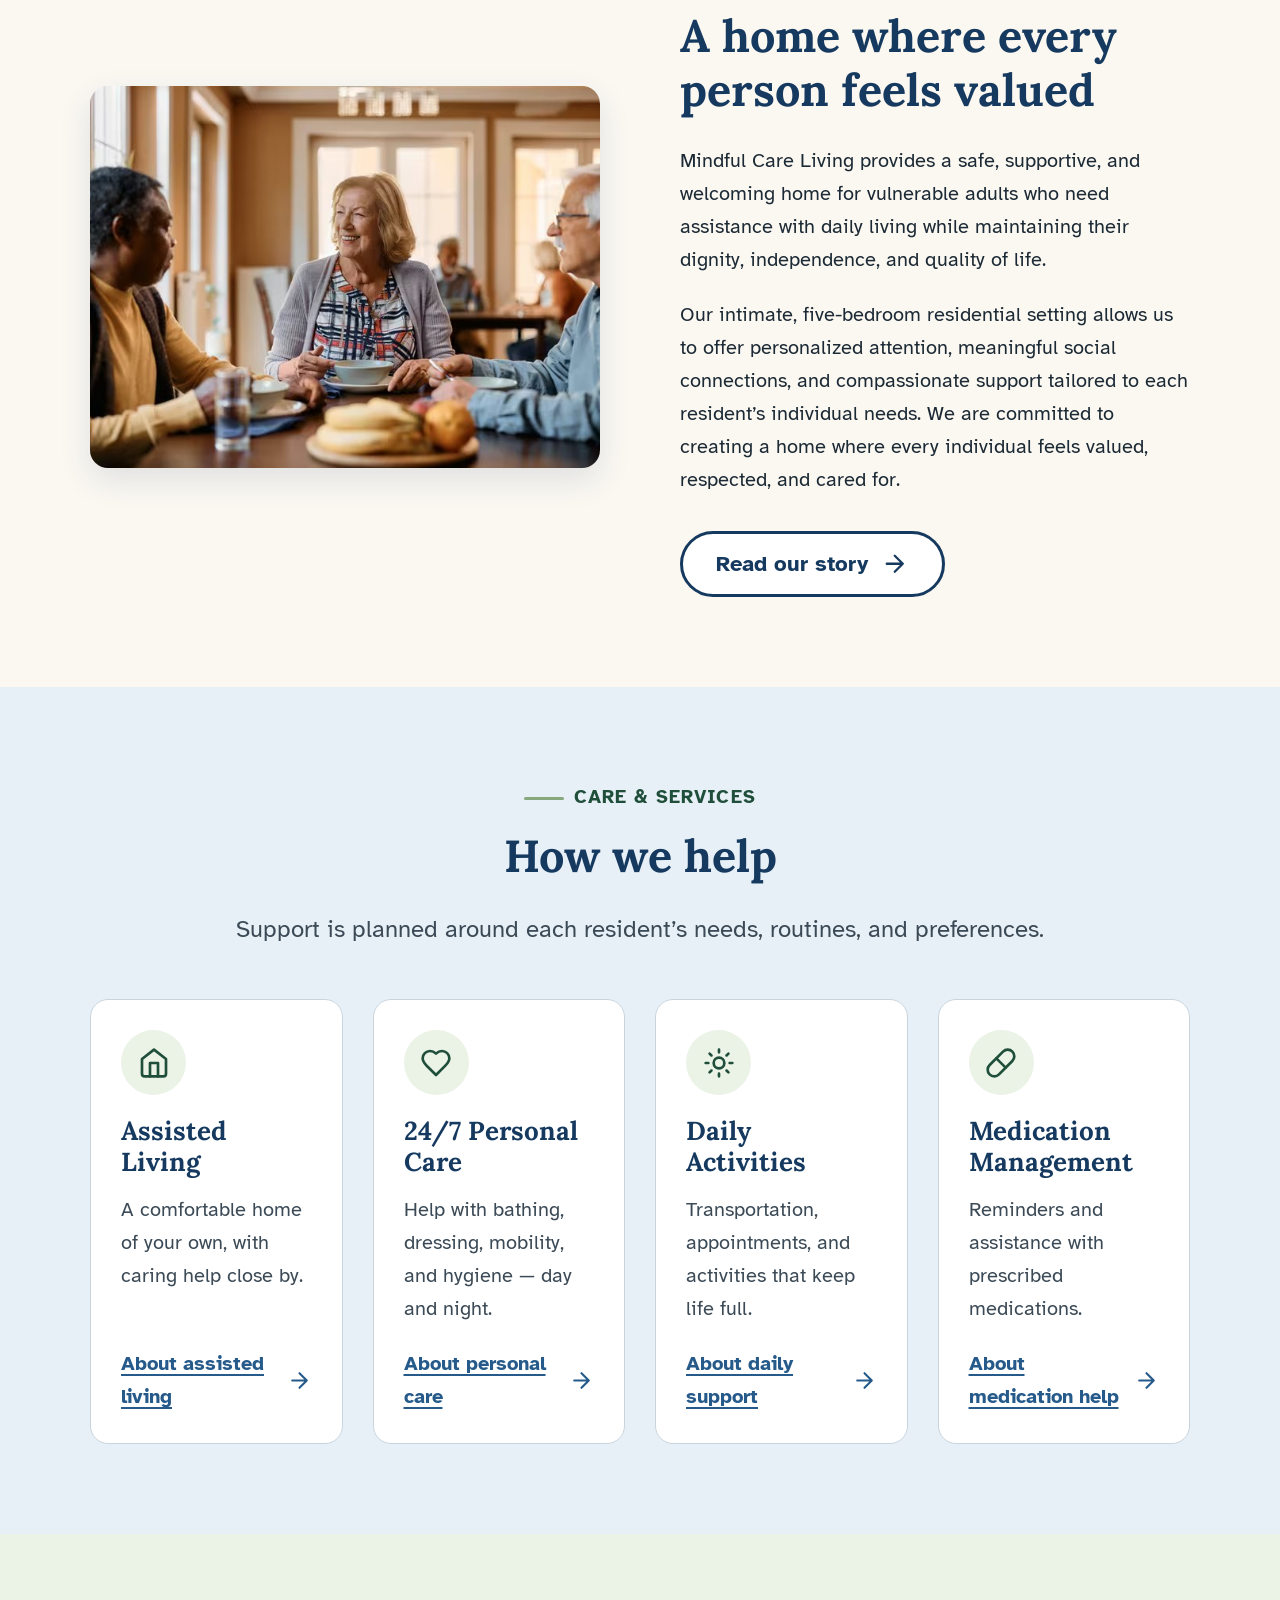
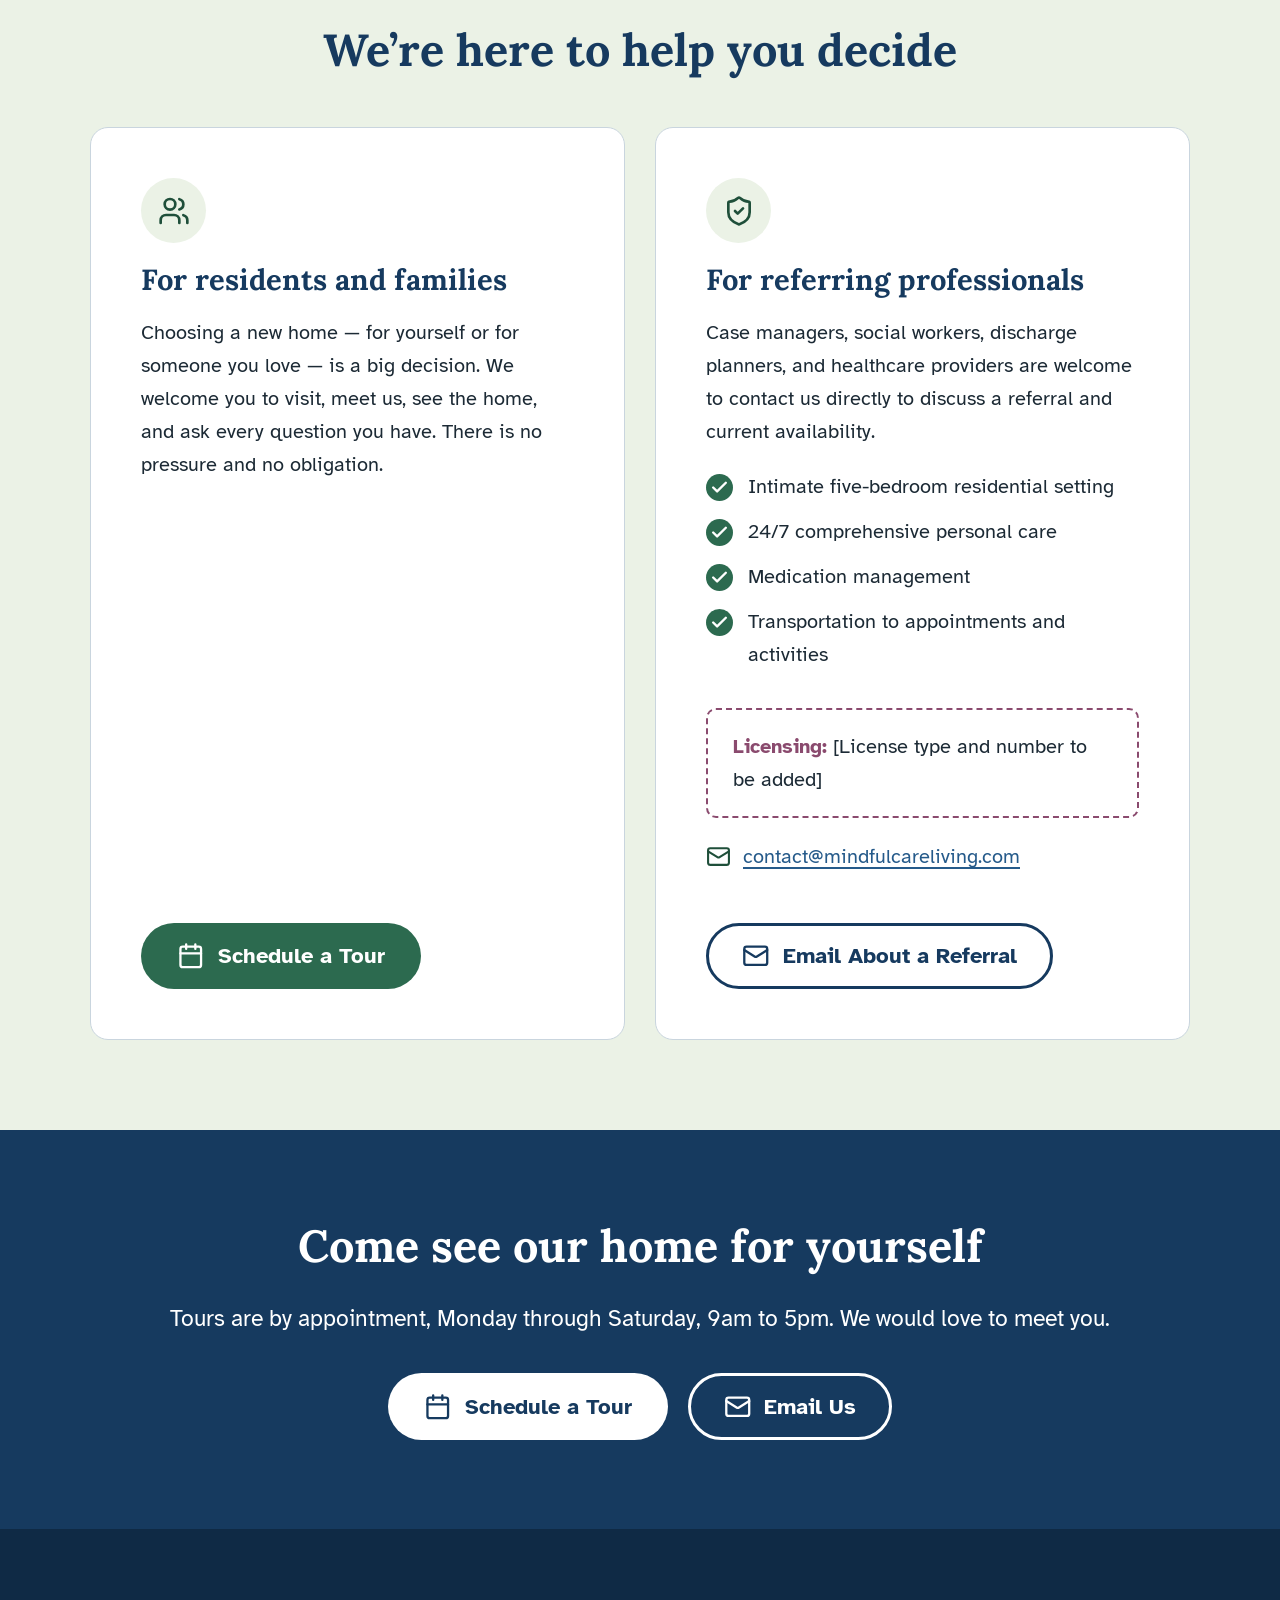
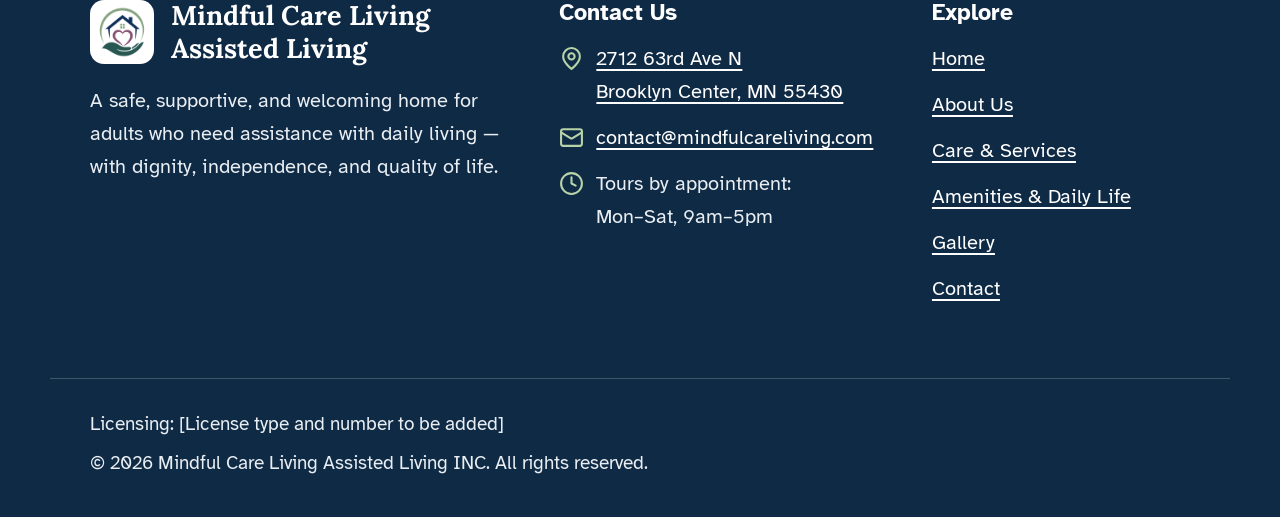
==== commit efb97779: "Remove phone number; point visitors to the tour form and email The facility will make calls itself r" ====
--- a/index.html
+++ b/index.html
@@ -23,7 +23,6 @@
     "@type": "LocalBusiness",
     "name": "Mindful Care Living Assisted Living INC",
     "description": "A small, five-bedroom assisted living home offering 24/7 personal care, medication management, and support with daily living.",
-    "telephone": "+1-612-483-1978",
     "email": "contact@mindfulcareliving.com",
     "address": {
       "@type": "PostalAddress",
@@ -40,17 +39,6 @@
   <a class="skip-link" href="#main">Skip to main content</a>
 
   <header>
-  <!-- ===== TOP BAR: phone number (shown on every page) ===== -->
-  <div class="topbar">
-    <div class="container topbar__inner">
-      <a class="topbar__phone" href="tel:+16124831978">
-        <svg class="icon" viewBox="0 0 24 24" aria-hidden="true" focusable="false"><path d="M22 16.92v3a2 2 0 0 1-2.18 2 19.79 19.79 0 0 1-8.63-3.07 19.5 19.5 0 0 1-6-6 19.79 19.79 0 0 1-3.07-8.67A2 2 0 0 1 4.11 2h3a2 2 0 0 1 2 1.72 12.84 12.84 0 0 0 .7 2.81 2 2 0 0 1-.45 2.11L8.09 9.91a16 16 0 0 0 6 6l1.27-1.27a2 2 0 0 1 2.11-.45 12.84 12.84 0 0 0 2.81.7A2 2 0 0 1 22 16.92z"/></svg>
-        <span>Call us: <strong>(612) 483-1978</strong></span>
-      </a>
-      <p class="topbar__hours"><svg class="icon" viewBox="0 0 24 24" aria-hidden="true" focusable="false"><circle cx="12" cy="12" r="10"/><path d="M12 6v6l4 2"/></svg> Tours by appointment: Mon–Sat, 9am–5pm</p>
-    </div>
-  </div>
-
   <!-- ===== HEADER: logo and menu ===== -->
   <div class="site-header">
     <div class="container site-header__inner">
@@ -90,7 +78,7 @@
           <p class="lead">Mindful Care Living is a small, five-bedroom assisted living home where every resident is known by name. We help with daily living while protecting what matters most — dignity, independence, and quality of life.</p>
           <div class="btn-group">
             <a class="btn btn-primary" href="contact.html#tour"><svg class="icon" viewBox="0 0 24 24" aria-hidden="true" focusable="false"><rect x="3" y="4" width="18" height="18" rx="2"/><path d="M16 2v4M8 2v4M3 10h18"/></svg> Schedule a Tour</a>
-            <a class="btn btn-secondary" href="tel:+16124831978"><svg class="icon" viewBox="0 0 24 24" aria-hidden="true" focusable="false"><path d="M22 16.92v3a2 2 0 0 1-2.18 2 19.79 19.79 0 0 1-8.63-3.07 19.5 19.5 0 0 1-6-6 19.79 19.79 0 0 1-3.07-8.67A2 2 0 0 1 4.11 2h3a2 2 0 0 1 2 1.72 12.84 12.84 0 0 0 .7 2.81 2 2 0 0 1-.45 2.11L8.09 9.91a16 16 0 0 0 6 6l1.27-1.27a2 2 0 0 1 2.11-.45 12.84 12.84 0 0 0 2.81.7A2 2 0 0 1 22 16.92z"/></svg> Call (612) 483-1978</a>
+            <a class="btn btn-secondary" href="mailto:contact@mindfulcareliving.com"><svg class="icon" viewBox="0 0 24 24" aria-hidden="true" focusable="false"><rect x="2" y="4" width="20" height="16" rx="2"/><path d="m22 7-8.97 5.7a1.94 1.94 0 0 1-2.06 0L2 7"/></svg> Email Us</a>
           </div>
           <p class="hero__note"><svg class="icon" viewBox="0 0 24 24" aria-hidden="true" focusable="false"><circle cx="12" cy="12" r="10"/><path d="M12 6v6l4 2"/></svg> Tours by appointment, Monday–Saturday, 9am–5pm.</p>
         </div>
@@ -222,11 +210,10 @@
             <!-- EDIT: replace the bracketed text with your license information -->
             <p class="placeholder-note"><strong>Licensing:</strong> [License type and number to be added]</p>
             <ul class="contact-lines">
-              <li><svg class="icon" viewBox="0 0 24 24" aria-hidden="true" focusable="false"><path d="M22 16.92v3a2 2 0 0 1-2.18 2 19.79 19.79 0 0 1-8.63-3.07 19.5 19.5 0 0 1-6-6 19.79 19.79 0 0 1-3.07-8.67A2 2 0 0 1 4.11 2h3a2 2 0 0 1 2 1.72 12.84 12.84 0 0 0 .7 2.81 2 2 0 0 1-.45 2.11L8.09 9.91a16 16 0 0 0 6 6l1.27-1.27a2 2 0 0 1 2.11-.45 12.84 12.84 0 0 0 2.81.7A2 2 0 0 1 22 16.92z"/></svg> <a href="tel:+16124831978">(612) 483-1978</a></li>
               <li><svg class="icon" viewBox="0 0 24 24" aria-hidden="true" focusable="false"><rect x="2" y="4" width="20" height="16" rx="2"/><path d="m22 7-8.97 5.7a1.94 1.94 0 0 1-2.06 0L2 7"/></svg> <a href="mailto:contact@mindfulcareliving.com">contact@mindfulcareliving.com</a></li>
             </ul>
             <div class="btn-group">
-              <a class="btn btn-secondary" href="tel:+16124831978"><svg class="icon" viewBox="0 0 24 24" aria-hidden="true" focusable="false"><path d="M22 16.92v3a2 2 0 0 1-2.18 2 19.79 19.79 0 0 1-8.63-3.07 19.5 19.5 0 0 1-6-6 19.79 19.79 0 0 1-3.07-8.67A2 2 0 0 1 4.11 2h3a2 2 0 0 1 2 1.72 12.84 12.84 0 0 0 .7 2.81 2 2 0 0 1-.45 2.11L8.09 9.91a16 16 0 0 0 6 6l1.27-1.27a2 2 0 0 1 2.11-.45 12.84 12.84 0 0 0 2.81.7A2 2 0 0 1 22 16.92z"/></svg> Call About a Referral</a>
+              <a class="btn btn-secondary" href="mailto:contact@mindfulcareliving.com?subject=Referral%20inquiry"><svg class="icon" viewBox="0 0 24 24" aria-hidden="true" focusable="false"><rect x="2" y="4" width="20" height="16" rx="2"/><path d="m22 7-8.97 5.7a1.94 1.94 0 0 1-2.06 0L2 7"/></svg> Email About a Referral</a>
             </div>
           </div>
         </div>
@@ -240,7 +227,7 @@
         <p>Tours are by appointment, Monday through Saturday, 9am to 5pm. We would love to meet you.</p>
         <div class="btn-group">
           <a class="btn btn-light" href="contact.html#tour"><svg class="icon" viewBox="0 0 24 24" aria-hidden="true" focusable="false"><rect x="3" y="4" width="18" height="18" rx="2"/><path d="M16 2v4M8 2v4M3 10h18"/></svg> Schedule a Tour</a>
-          <a class="btn btn-outline-light" href="tel:+16124831978"><svg class="icon" viewBox="0 0 24 24" aria-hidden="true" focusable="false"><path d="M22 16.92v3a2 2 0 0 1-2.18 2 19.79 19.79 0 0 1-8.63-3.07 19.5 19.5 0 0 1-6-6 19.79 19.79 0 0 1-3.07-8.67A2 2 0 0 1 4.11 2h3a2 2 0 0 1 2 1.72 12.84 12.84 0 0 0 .7 2.81 2 2 0 0 1-.45 2.11L8.09 9.91a16 16 0 0 0 6 6l1.27-1.27a2 2 0 0 1 2.11-.45 12.84 12.84 0 0 0 2.81.7A2 2 0 0 1 22 16.92z"/></svg> Call (612) 483-1978</a>
+          <a class="btn btn-outline-light" href="mailto:contact@mindfulcareliving.com"><svg class="icon" viewBox="0 0 24 24" aria-hidden="true" focusable="false"><rect x="2" y="4" width="20" height="16" rx="2"/><path d="m22 7-8.97 5.7a1.94 1.94 0 0 1-2.06 0L2 7"/></svg> Email Us</a>
         </div>
       </div>
     </section>
@@ -260,7 +247,6 @@
         <h2 class="footer-heading">Contact Us</h2>
         <ul class="footer-list">
           <li><svg class="icon" viewBox="0 0 24 24" aria-hidden="true" focusable="false"><path d="M20 10c0 6-8 12-8 12s-8-6-8-12a8 8 0 0 1 16 0Z"/><circle cx="12" cy="10" r="3"/></svg> <a href="https://www.google.com/maps/search/?api=1&amp;query=2712+63rd+Ave+N,+Brooklyn+Center,+MN+55430">2712 63rd Ave N<br>Brooklyn Center, MN 55430</a></li>
-          <li><svg class="icon" viewBox="0 0 24 24" aria-hidden="true" focusable="false"><path d="M22 16.92v3a2 2 0 0 1-2.18 2 19.79 19.79 0 0 1-8.63-3.07 19.5 19.5 0 0 1-6-6 19.79 19.79 0 0 1-3.07-8.67A2 2 0 0 1 4.11 2h3a2 2 0 0 1 2 1.72 12.84 12.84 0 0 0 .7 2.81 2 2 0 0 1-.45 2.11L8.09 9.91a16 16 0 0 0 6 6l1.27-1.27a2 2 0 0 1 2.11-.45 12.84 12.84 0 0 0 2.81.7A2 2 0 0 1 22 16.92z"/></svg> <a href="tel:+16124831978">(612) 483-1978</a></li>
           <li><svg class="icon" viewBox="0 0 24 24" aria-hidden="true" focusable="false"><rect x="2" y="4" width="20" height="16" rx="2"/><path d="m22 7-8.97 5.7a1.94 1.94 0 0 1-2.06 0L2 7"/></svg> <a href="mailto:contact@mindfulcareliving.com">contact@mindfulcareliving.com</a></li>
           <li><svg class="icon" viewBox="0 0 24 24" aria-hidden="true" focusable="false"><circle cx="12" cy="12" r="10"/><path d="M12 6v6l4 2"/></svg> <span>Tours by appointment:<br>Mon–Sat, 9am–5pm</span></li>
         </ul>
--- a/css/styles.css
+++ b/css/styles.css
@@ -136,7 +136,6 @@
   border-radius: 4px;
 }
 
-.topbar :focus-visible,
 .site-footer :focus-visible,
 .cta-band :focus-visible {
   outline-color: var(--focus-on-dark);
@@ -260,57 +259,6 @@
 }
 
 /* --------------------------------------------------------------------------
-   Top bar — phone number on every page (tap to call on phones)
-   -------------------------------------------------------------------------- */
-
-.topbar {
-  background: var(--navy);
-  color: var(--white);
-}
-
-.topbar__inner {
-  display: flex;
-  flex-wrap: wrap;
-  align-items: center;
-  justify-content: space-between;
-  gap: 0.5rem 1.5rem;
-  padding-block: 0.5rem;
-}
-
-.topbar__phone {
-  display: inline-flex;
-  align-items: center;
-  gap: 0.5em;
-  min-height: 2.75rem;
-  color: var(--white);
-  font-size: 1.1rem;
-  text-decoration: none;
-}
-
-.topbar__phone strong {
-  font-size: 1.15em;
-  letter-spacing: 0.01em;
-}
-
-.topbar__phone:hover {
-  color: var(--white);
-  text-decoration: underline;
-}
-
-.topbar__hours {
-  display: inline-flex;
-  align-items: center;
-  gap: 0.5em;
-  margin: 0;
-  font-size: 0.95rem;
-}
-
-@media (max-width: 767px) {
-  .topbar__hours { display: none; }
-  .topbar__phone { flex: 1 1 auto; }
-}
-
-/* --------------------------------------------------------------------------
    Header and navigation
    -------------------------------------------------------------------------- */
 
@@ -623,6 +571,8 @@
 }
 
 .section--sage .icon-badge { background: var(--white); }
+
+.section--sage .audience__panel .icon-badge { background: var(--sage-soft); }
 
 /* Picture + text side by side */
 .split {
@@ -1292,7 +1242,6 @@
    -------------------------------------------------------------------------- */
 
 @media print {
-  .topbar,
   .menu-toggle,
   .site-nav,
   .header-cta,
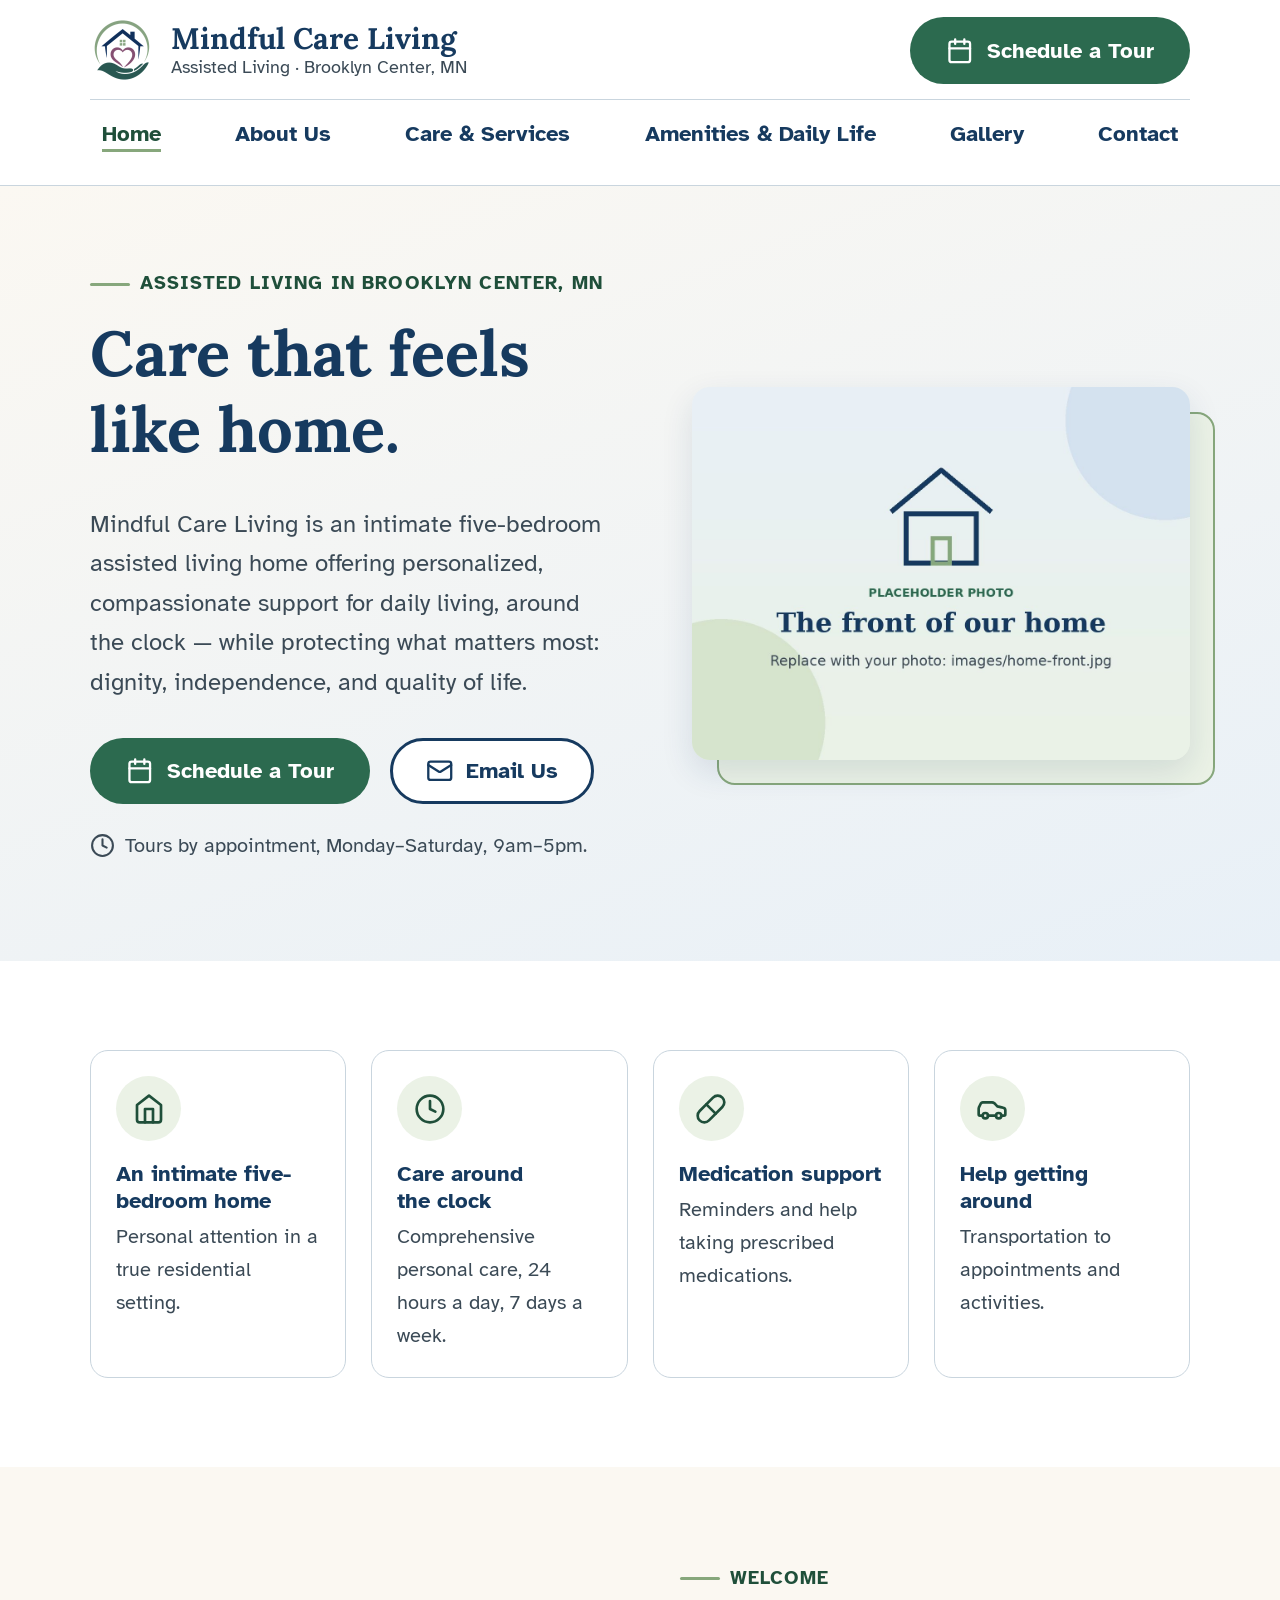
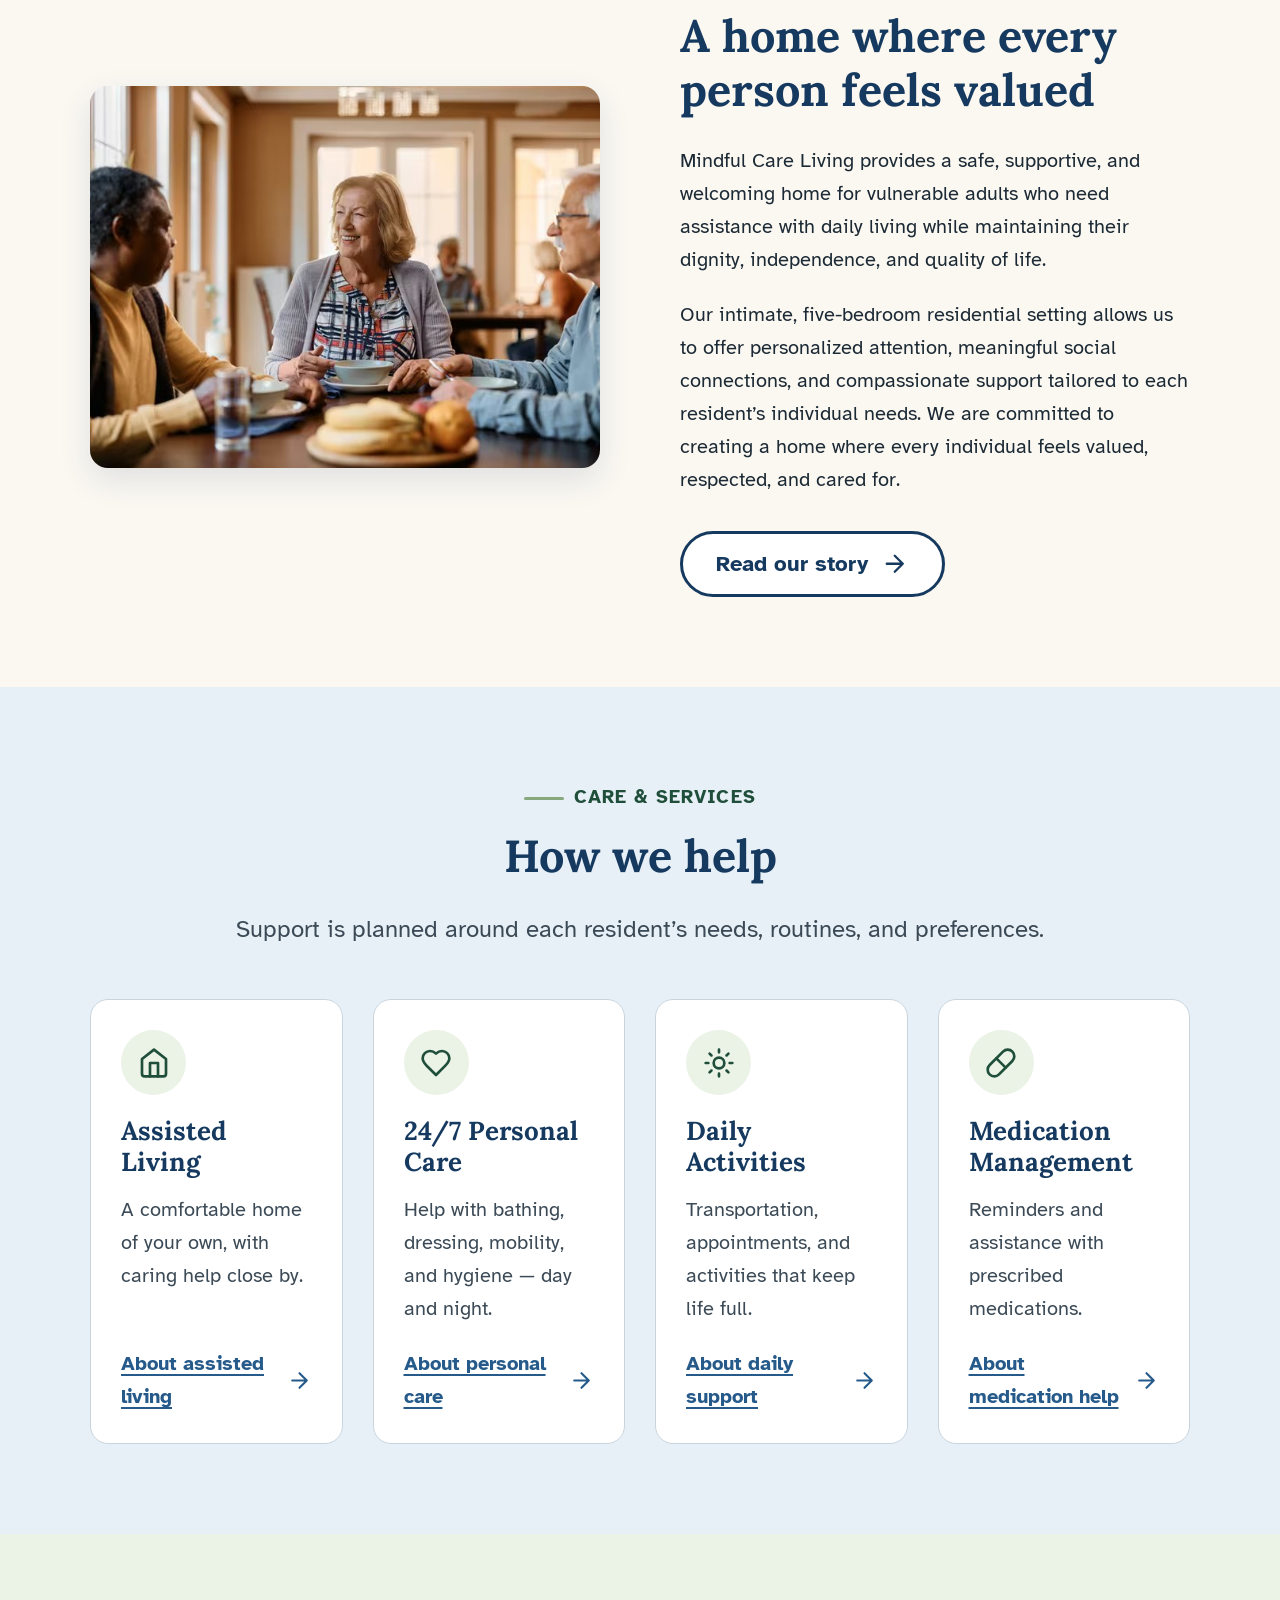
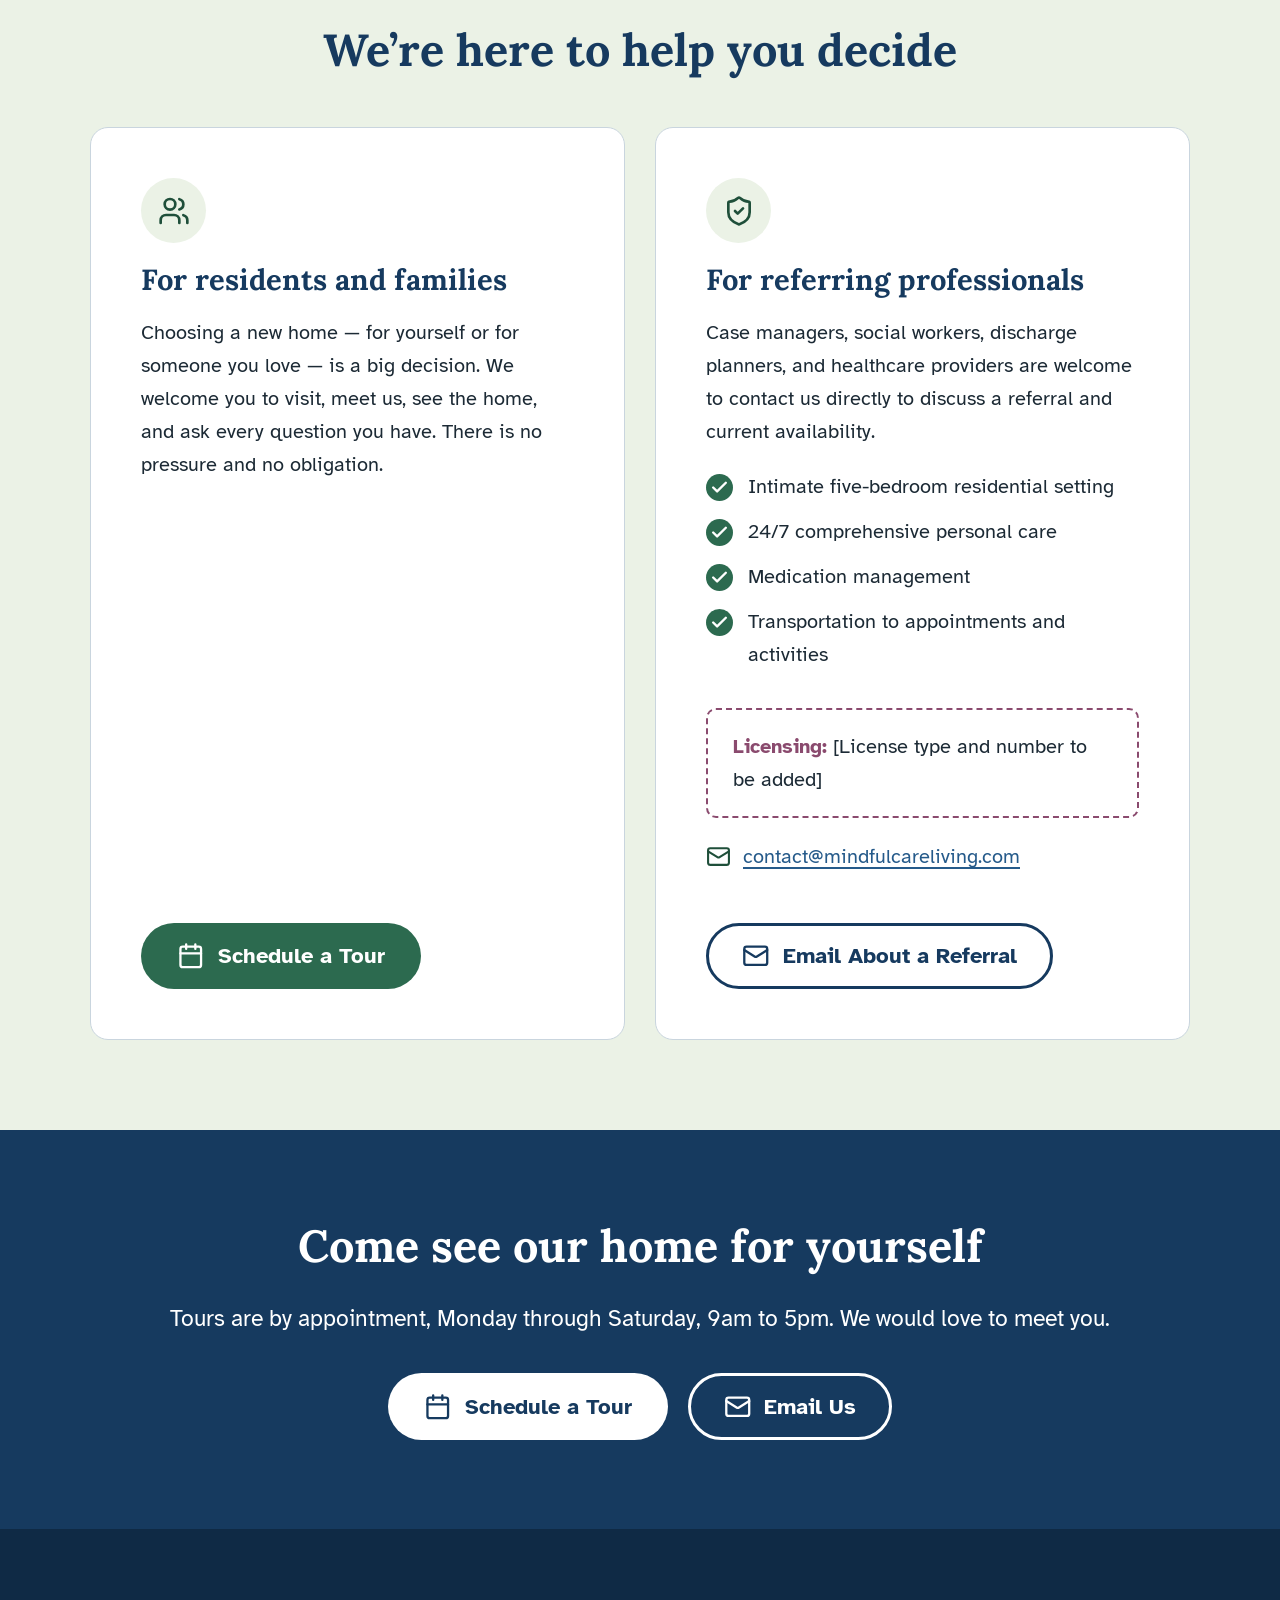
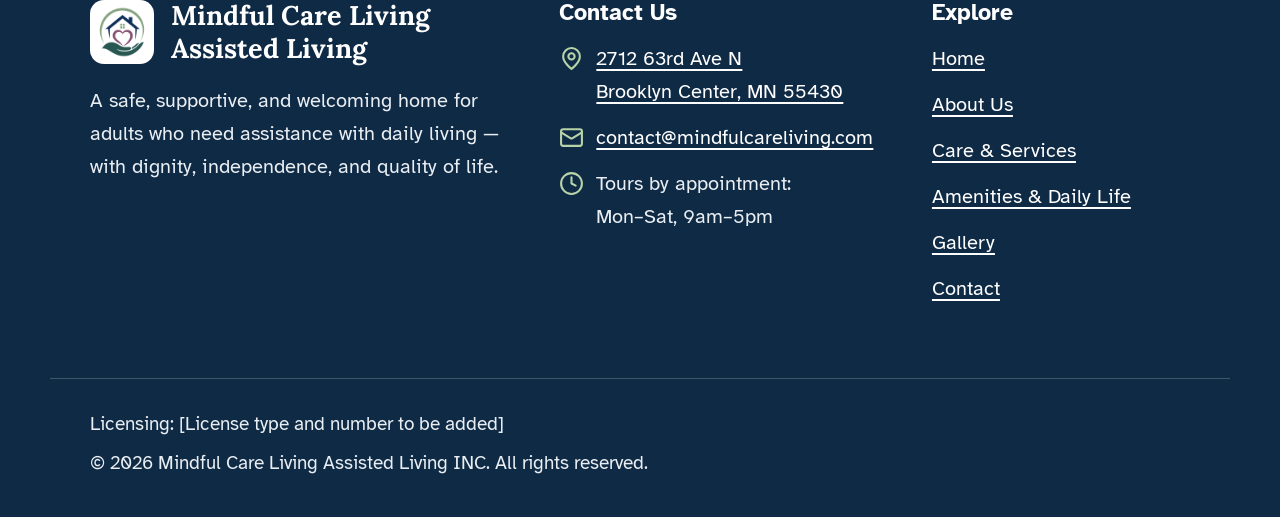
==== commit ca948899: "Show phone as plain contact info; update home intro wording - Contact page "How to reach us": add th" ====
--- a/index.html
+++ b/index.html
@@ -75,7 +75,7 @@
         <div>
           <p class="eyebrow">Assisted Living in Brooklyn Center, MN</p>
           <h1 id="hero-title">Care that feels like home.</h1>
-          <p class="lead">Mindful Care Living is a small, five-bedroom assisted living home where every resident is known by name. We help with daily living while protecting what matters most — dignity, independence, and quality of life.</p>
+          <p class="lead">Mindful Care Living is an intimate five-bedroom assisted living home offering personalized, compassionate support for daily living, around the clock — while protecting what matters most: dignity, independence, and quality of life.</p>
           <div class="btn-group">
             <a class="btn btn-primary" href="contact.html#tour"><svg class="icon" viewBox="0 0 24 24" aria-hidden="true" focusable="false"><rect x="3" y="4" width="18" height="18" rx="2"/><path d="M16 2v4M8 2v4M3 10h18"/></svg> Schedule a Tour</a>
             <a class="btn btn-secondary" href="mailto:contact@mindfulcareliving.com"><svg class="icon" viewBox="0 0 24 24" aria-hidden="true" focusable="false"><rect x="2" y="4" width="20" height="16" rx="2"/><path d="m22 7-8.97 5.7a1.94 1.94 0 0 1-2.06 0L2 7"/></svg> Email Us</a>
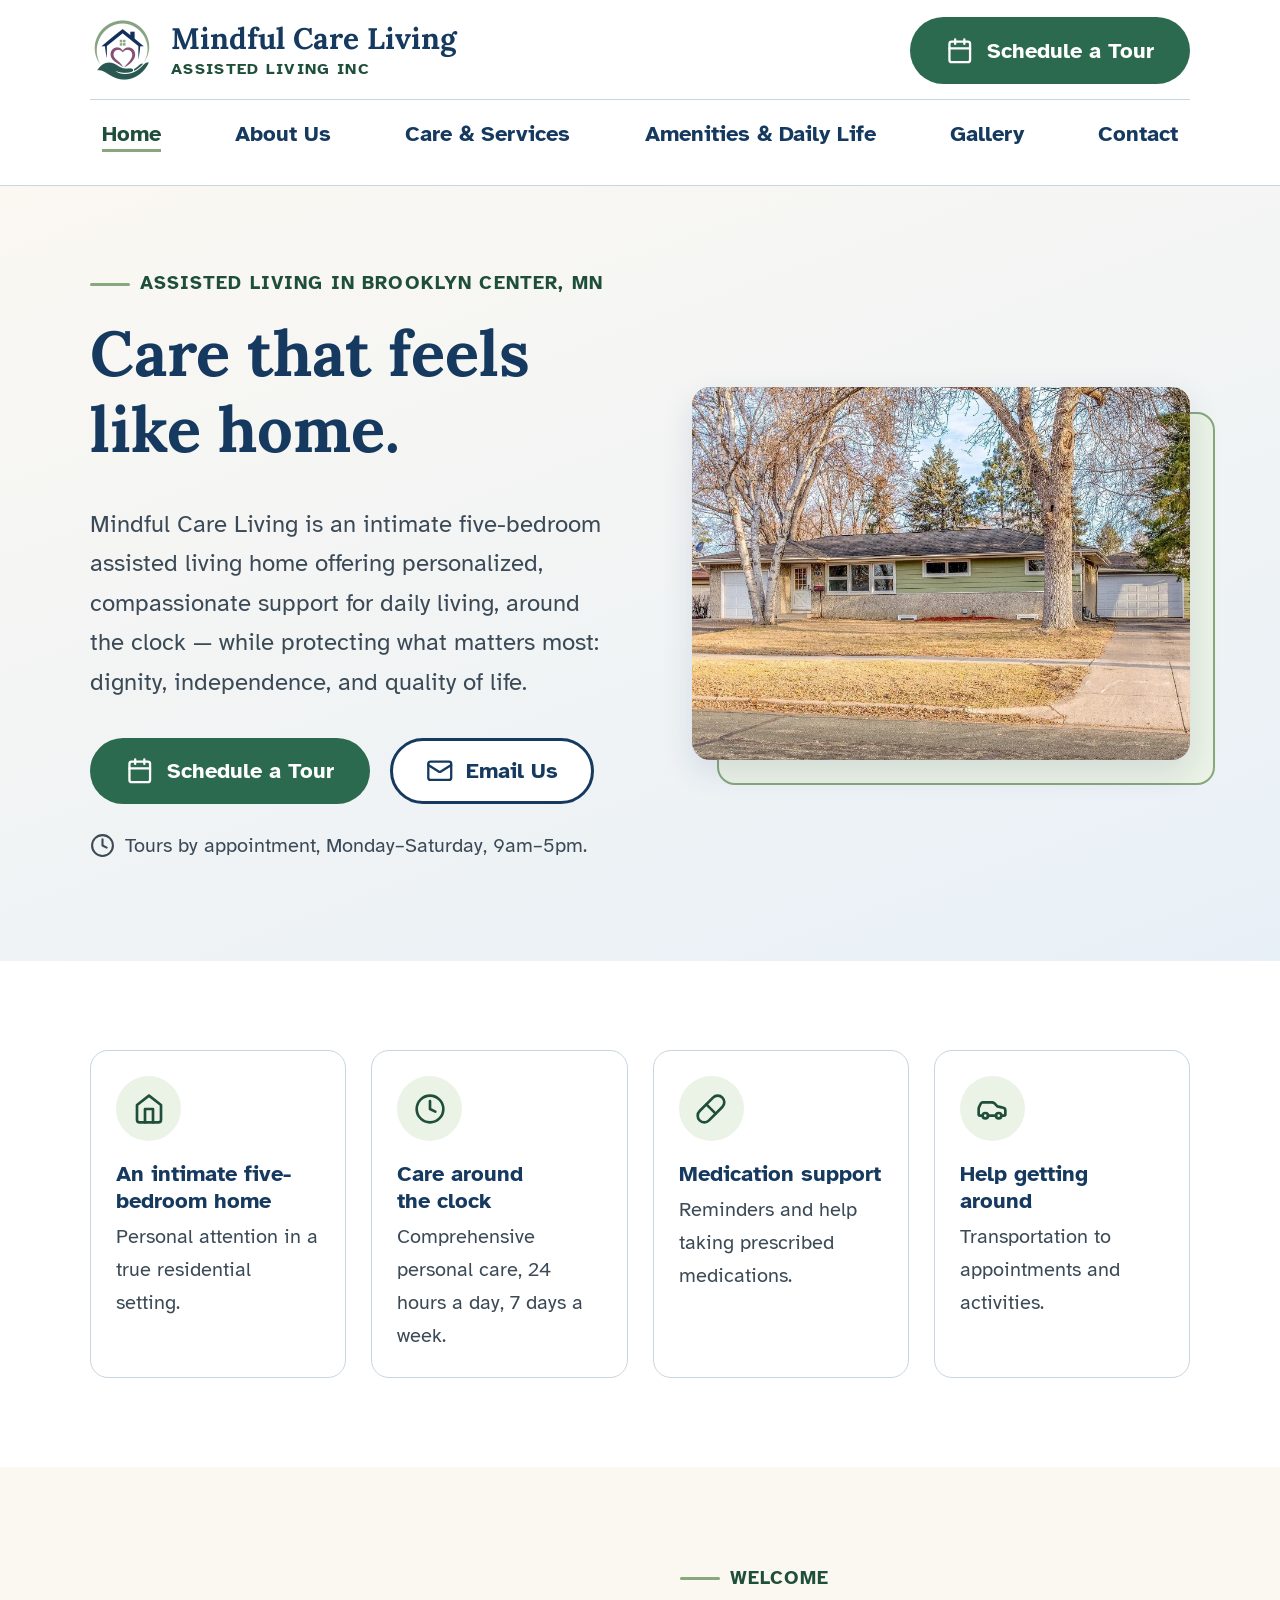
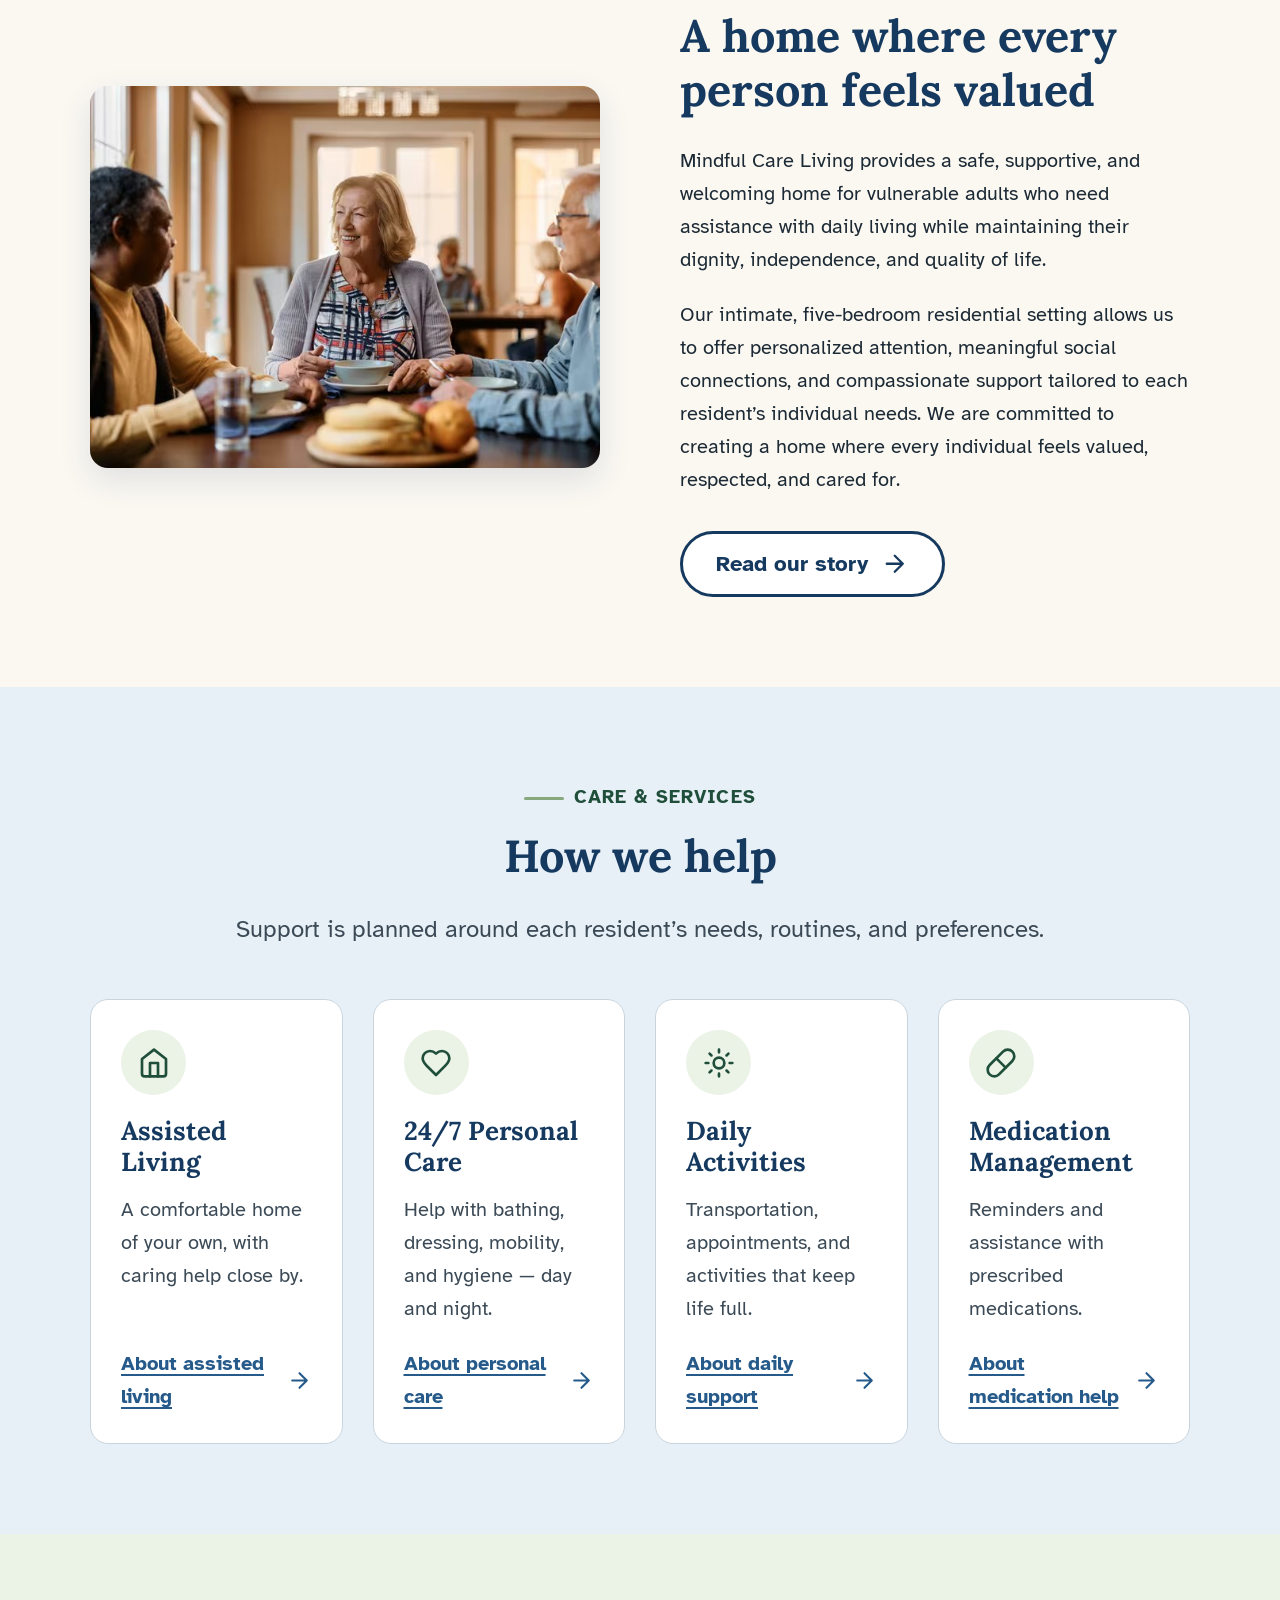
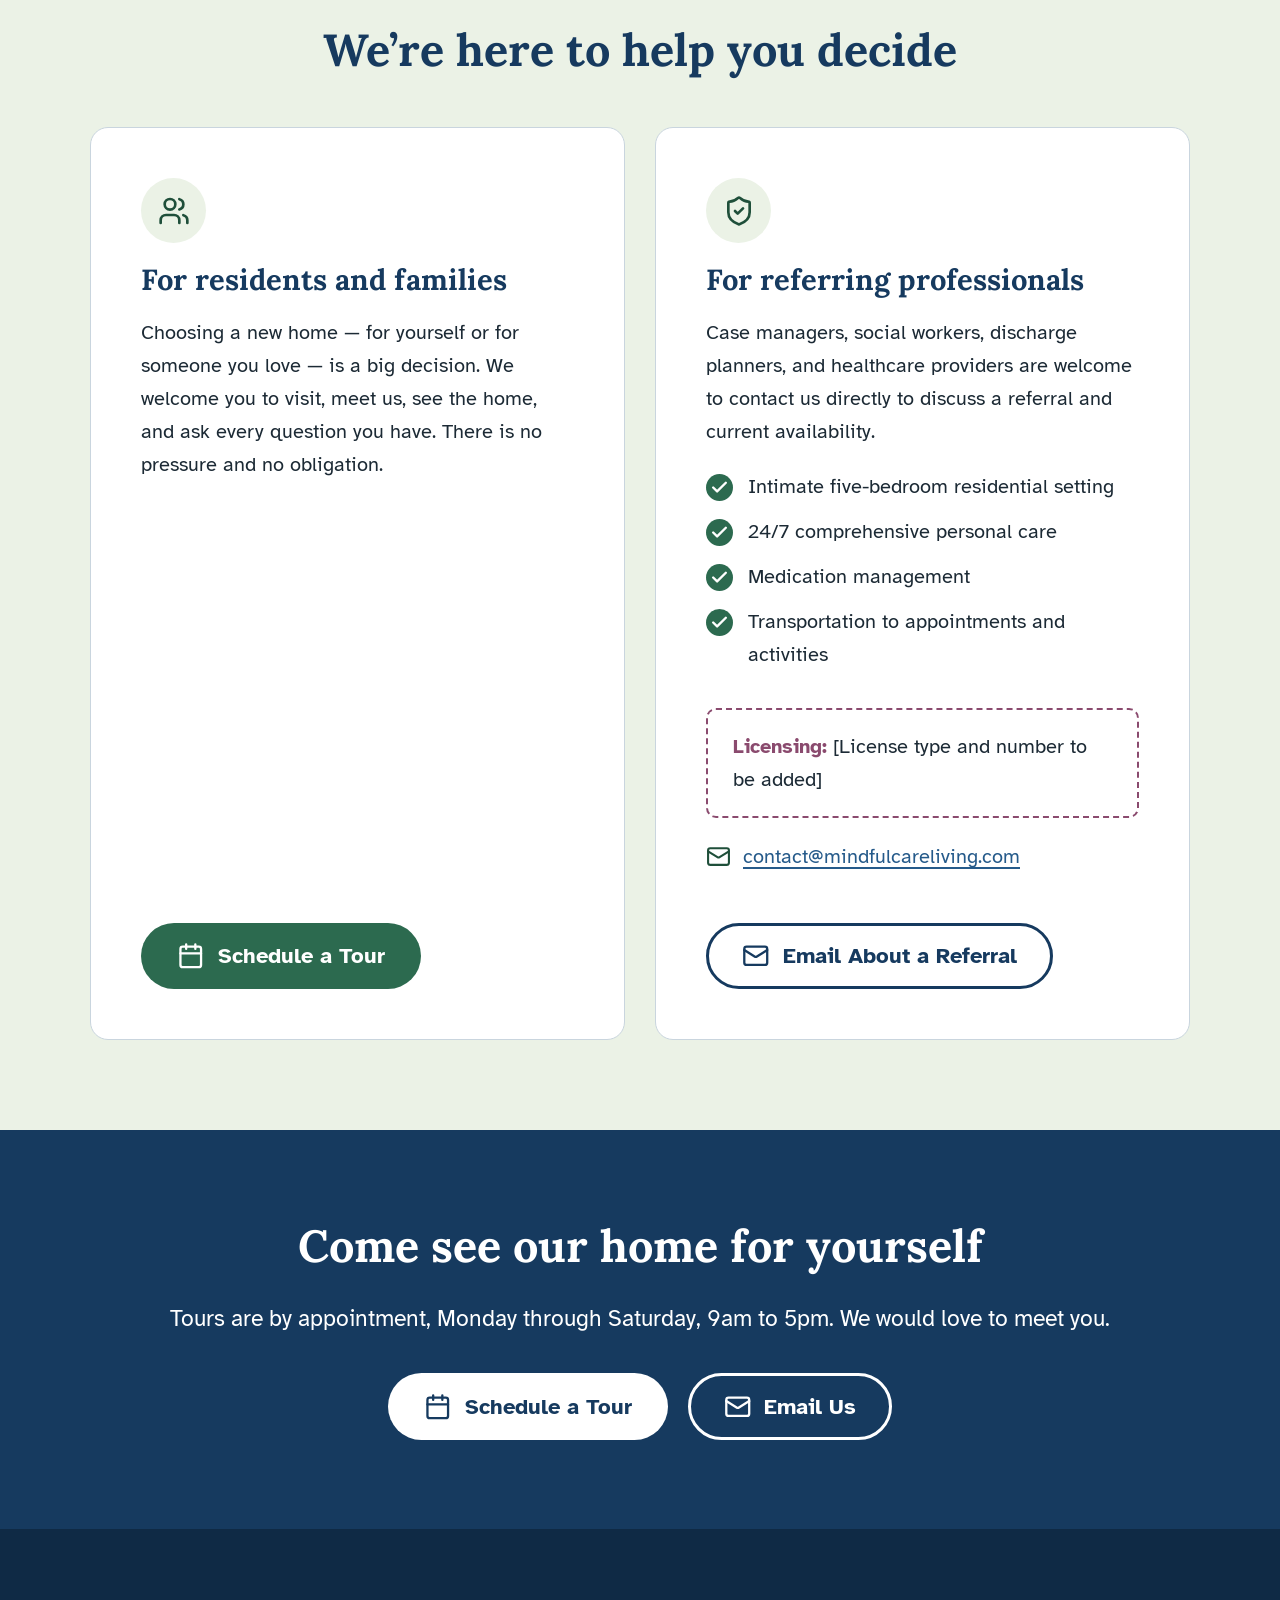
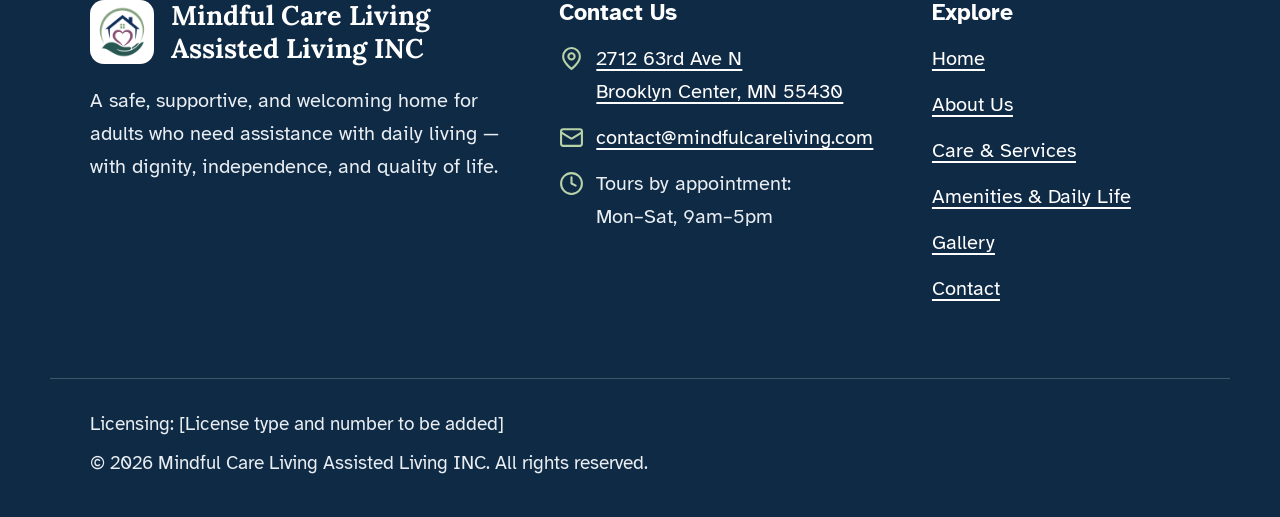
==== commit 63710cc1: "Use official business name and add real photos of the home Official name: Mindful Care Living Assist" ====
--- a/index.html
+++ b/index.html
@@ -3,10 +3,10 @@
 <head>
   <meta charset="utf-8">
   <meta name="viewport" content="width=device-width, initial-scale=1">
-  <title>Mindful Care Living | Assisted Living in Brooklyn Center, MN</title>
+  <title>Mindful Care Living Assisted Living INC | Brooklyn Center, MN</title>
   <meta name="description" content="Mindful Care Living is a small, five-bedroom assisted living home in Brooklyn Center, Minnesota, offering 24/7 personal care, medication management, and support with daily living. Schedule a tour today.">
   <meta property="og:type" content="website">
-  <meta property="og:title" content="Mindful Care Living | Assisted Living in Brooklyn Center, MN">
+  <meta property="og:title" content="Mindful Care Living Assisted Living INC | Brooklyn Center, MN">
   <meta property="og:description" content="Mindful Care Living is a small, five-bedroom assisted living home in Brooklyn Center, Minnesota, offering 24/7 personal care, medication management, and support with daily living. Schedule a tour today.">
   <link rel="icon" type="image/png" href="images/logo.png">
   <link rel="preconnect" href="https://fonts.googleapis.com">
@@ -46,7 +46,7 @@
         <img src="images/logo.png" alt="" width="256" height="256">
         <span>
           <span class="brand__name">Mindful Care Living</span>
-          <span class="brand__tag">Assisted Living · Brooklyn Center, MN</span>
+          <span class="brand__tag">Assisted Living INC</span>
         </span>
       </a>
       <a class="btn btn-primary header-cta" href="contact.html#tour"><svg class="icon" viewBox="0 0 24 24" aria-hidden="true" focusable="false"><rect x="3" y="4" width="18" height="18" rx="2"/><path d="M16 2v4M8 2v4M3 10h18"/></svg> Schedule a Tour</a>
@@ -83,8 +83,8 @@
           <p class="hero__note"><svg class="icon" viewBox="0 0 24 24" aria-hidden="true" focusable="false"><circle cx="12" cy="12" r="10"/><path d="M12 6v6l4 2"/></svg> Tours by appointment, Monday–Saturday, 9am–5pm.</p>
         </div>
         <figure class="hero__media">
-          <!-- PHOTO: replace images/home-front.jpg with a photo of the outside of the home -->
-          <img src="images/home-front.jpg" alt="The front of the Mindful Care Living home" width="1200" height="900">
+          <!-- PHOTO: images/home-front.jpg -->
+          <img src="images/home-front.jpg" alt="The front of the Mindful Care Living home" width="843" height="632">
         </figure>
       </div>
     </section>
@@ -239,7 +239,7 @@
       <div>
         <div class="footer-brand">
           <img src="images/logo.png" alt="" width="256" height="256">
-          <span>Mindful Care Living<br>Assisted Living</span>
+          <span>Mindful Care Living<br>Assisted Living INC</span>
         </div>
         <p>A safe, supportive, and welcoming home for adults who need assistance with daily living — with dignity, independence, and quality of life.</p>
       </div>
--- a/css/styles.css
+++ b/css/styles.css
@@ -301,9 +301,13 @@
 
 .brand__tag {
   display: block;
-  color: var(--text-soft);
-  font-size: 0.9rem;
+  margin-top: 0.15rem;
+  color: var(--green-dark);
+  font-size: 0.82rem;
+  font-weight: 700;
+  letter-spacing: 0.08em;
   line-height: 1.3;
+  text-transform: uppercase;
 }
 
 .header-cta { display: none; }
@@ -872,8 +876,8 @@
   .gallery { grid-template-columns: repeat(2, 1fr); }
 }
 
-@media (min-width: 1100px) {
-  .gallery { grid-template-columns: repeat(4, 1fr); }
+@media (min-width: 1024px) {
+  .gallery { grid-template-columns: repeat(3, 1fr); }
 }
 
 .gallery figure {
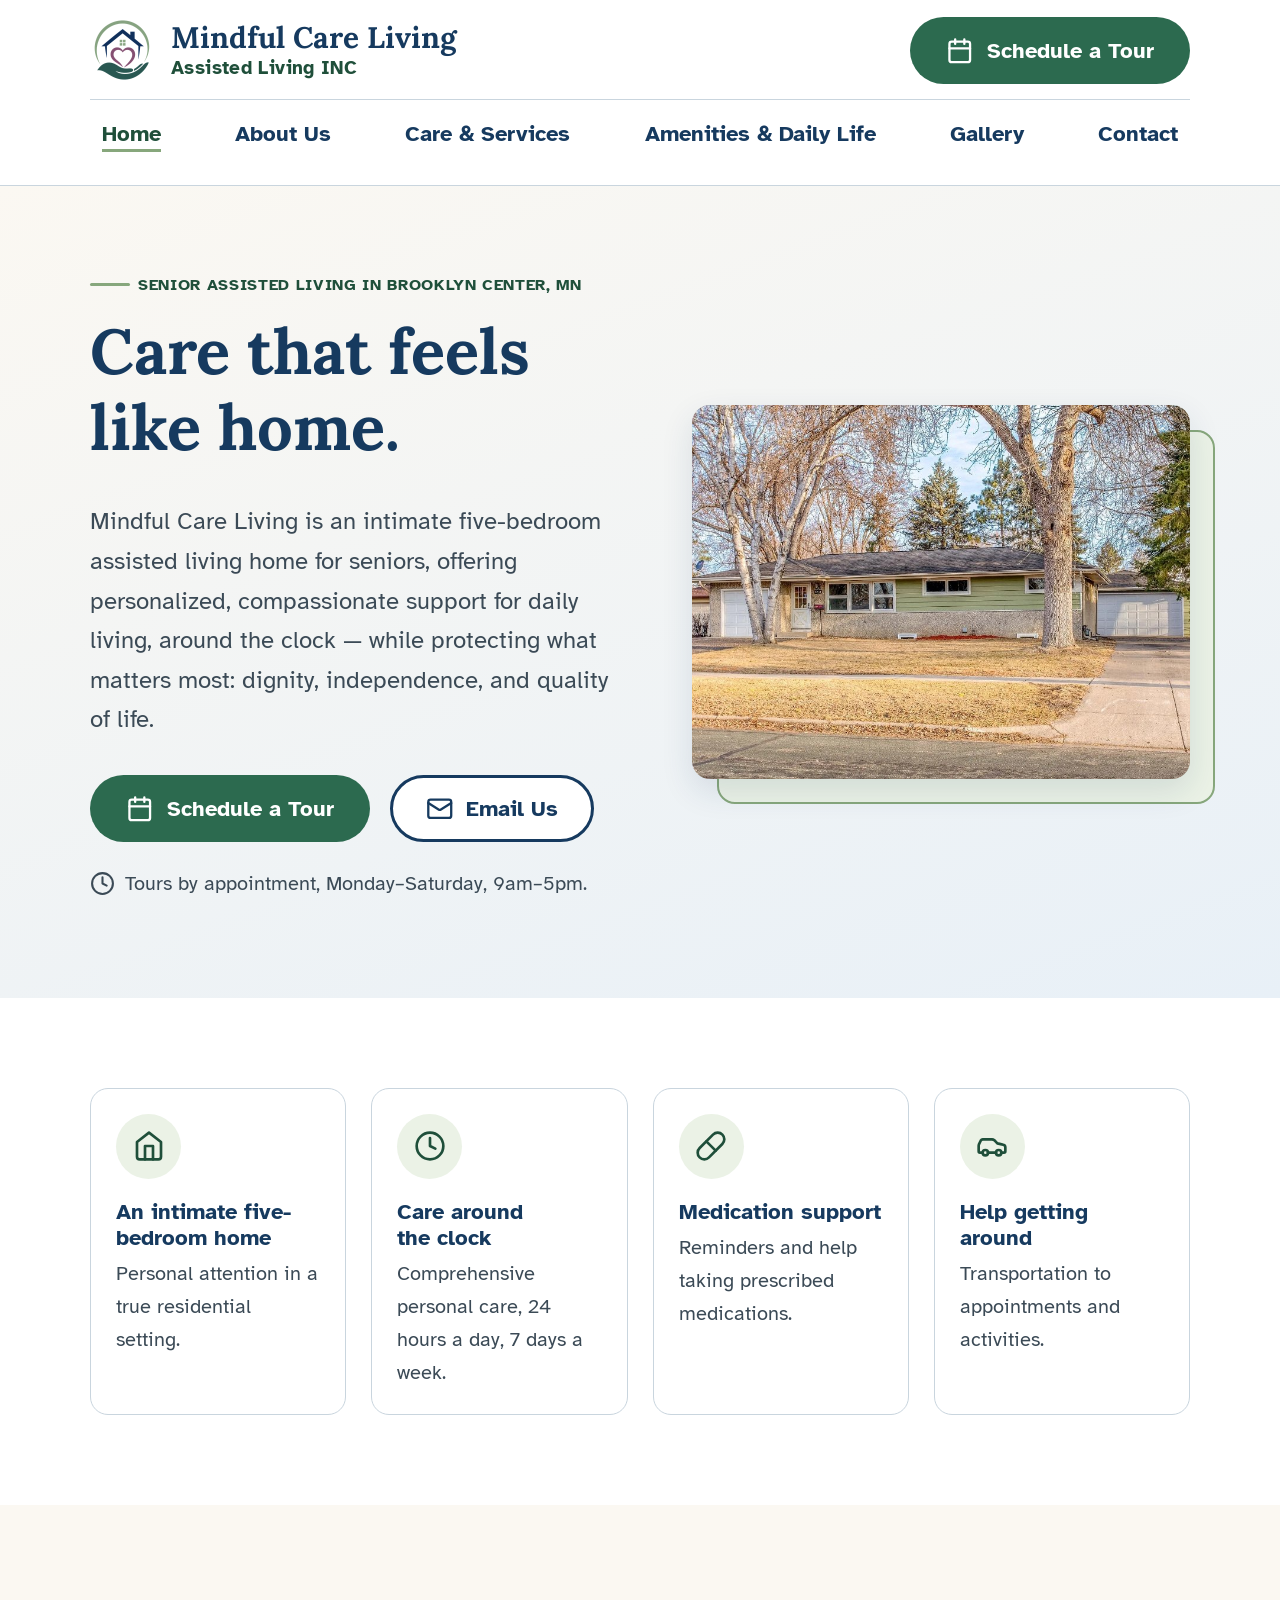
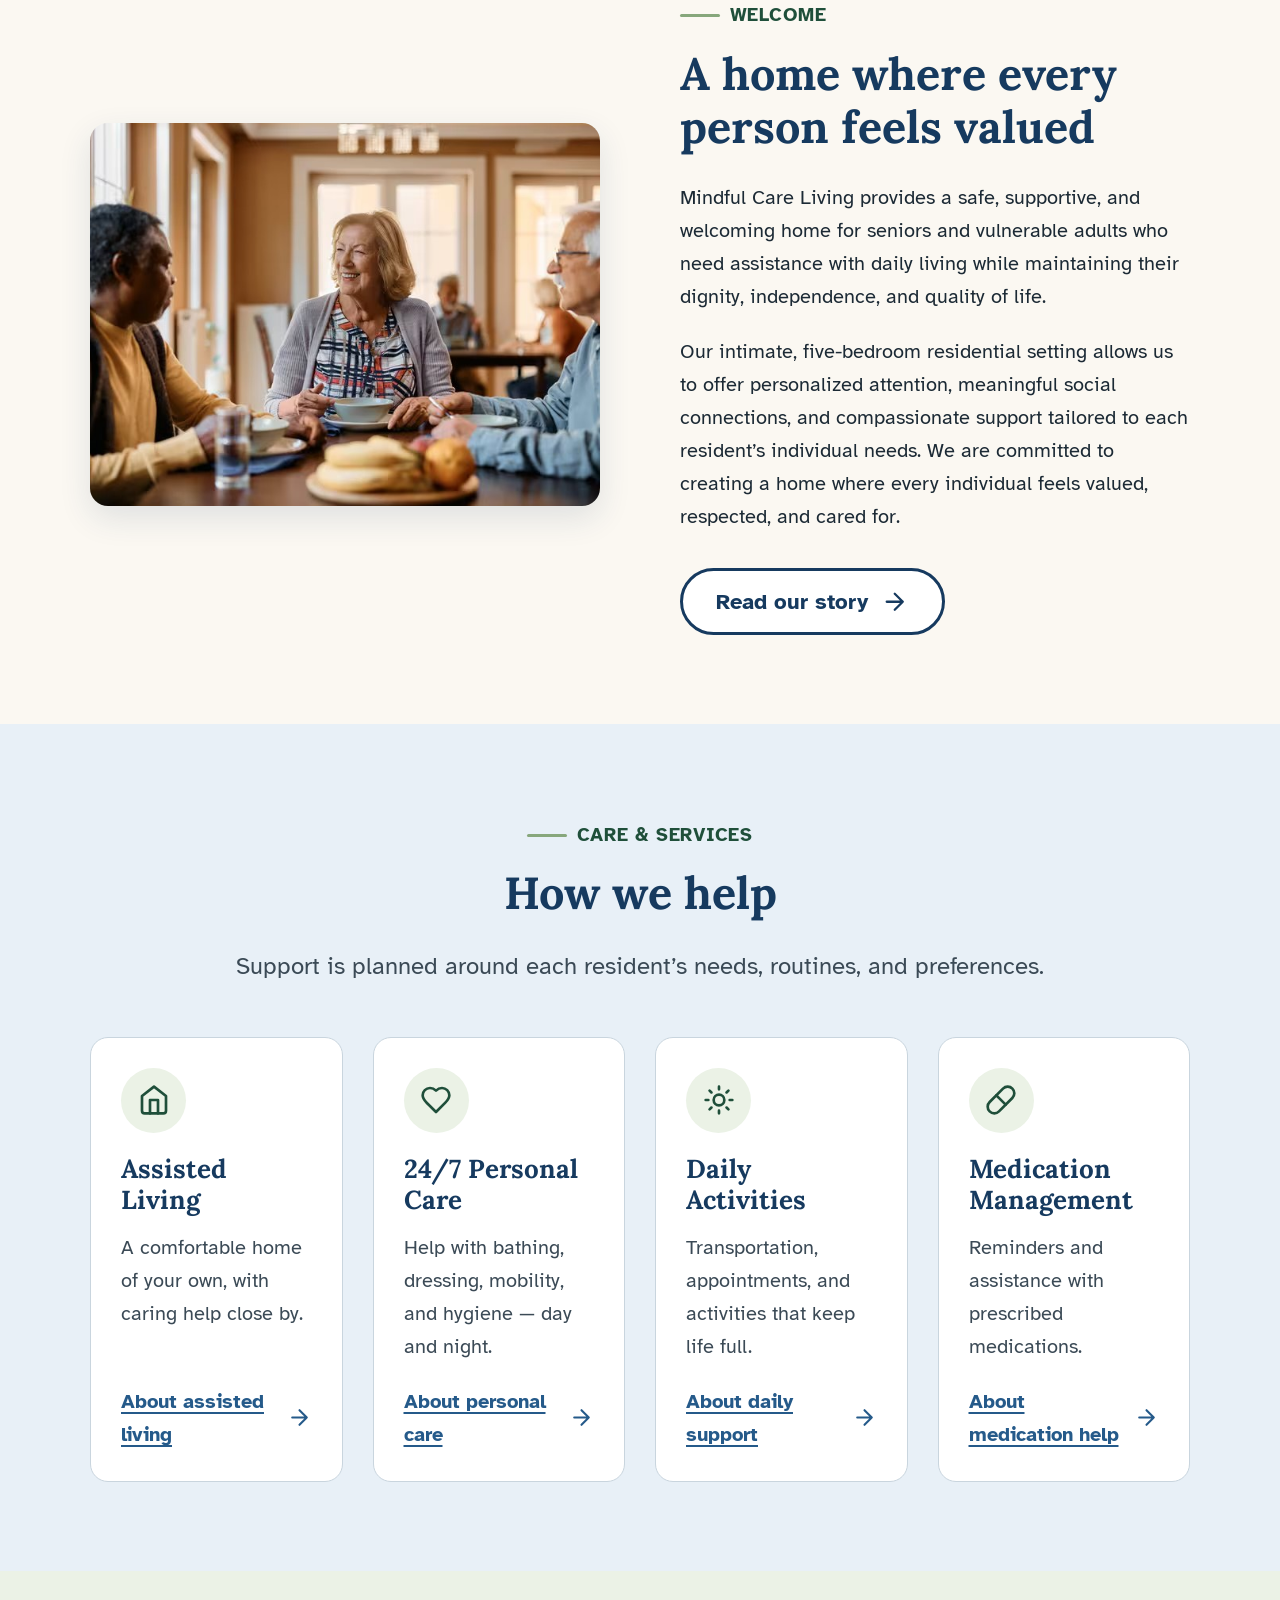
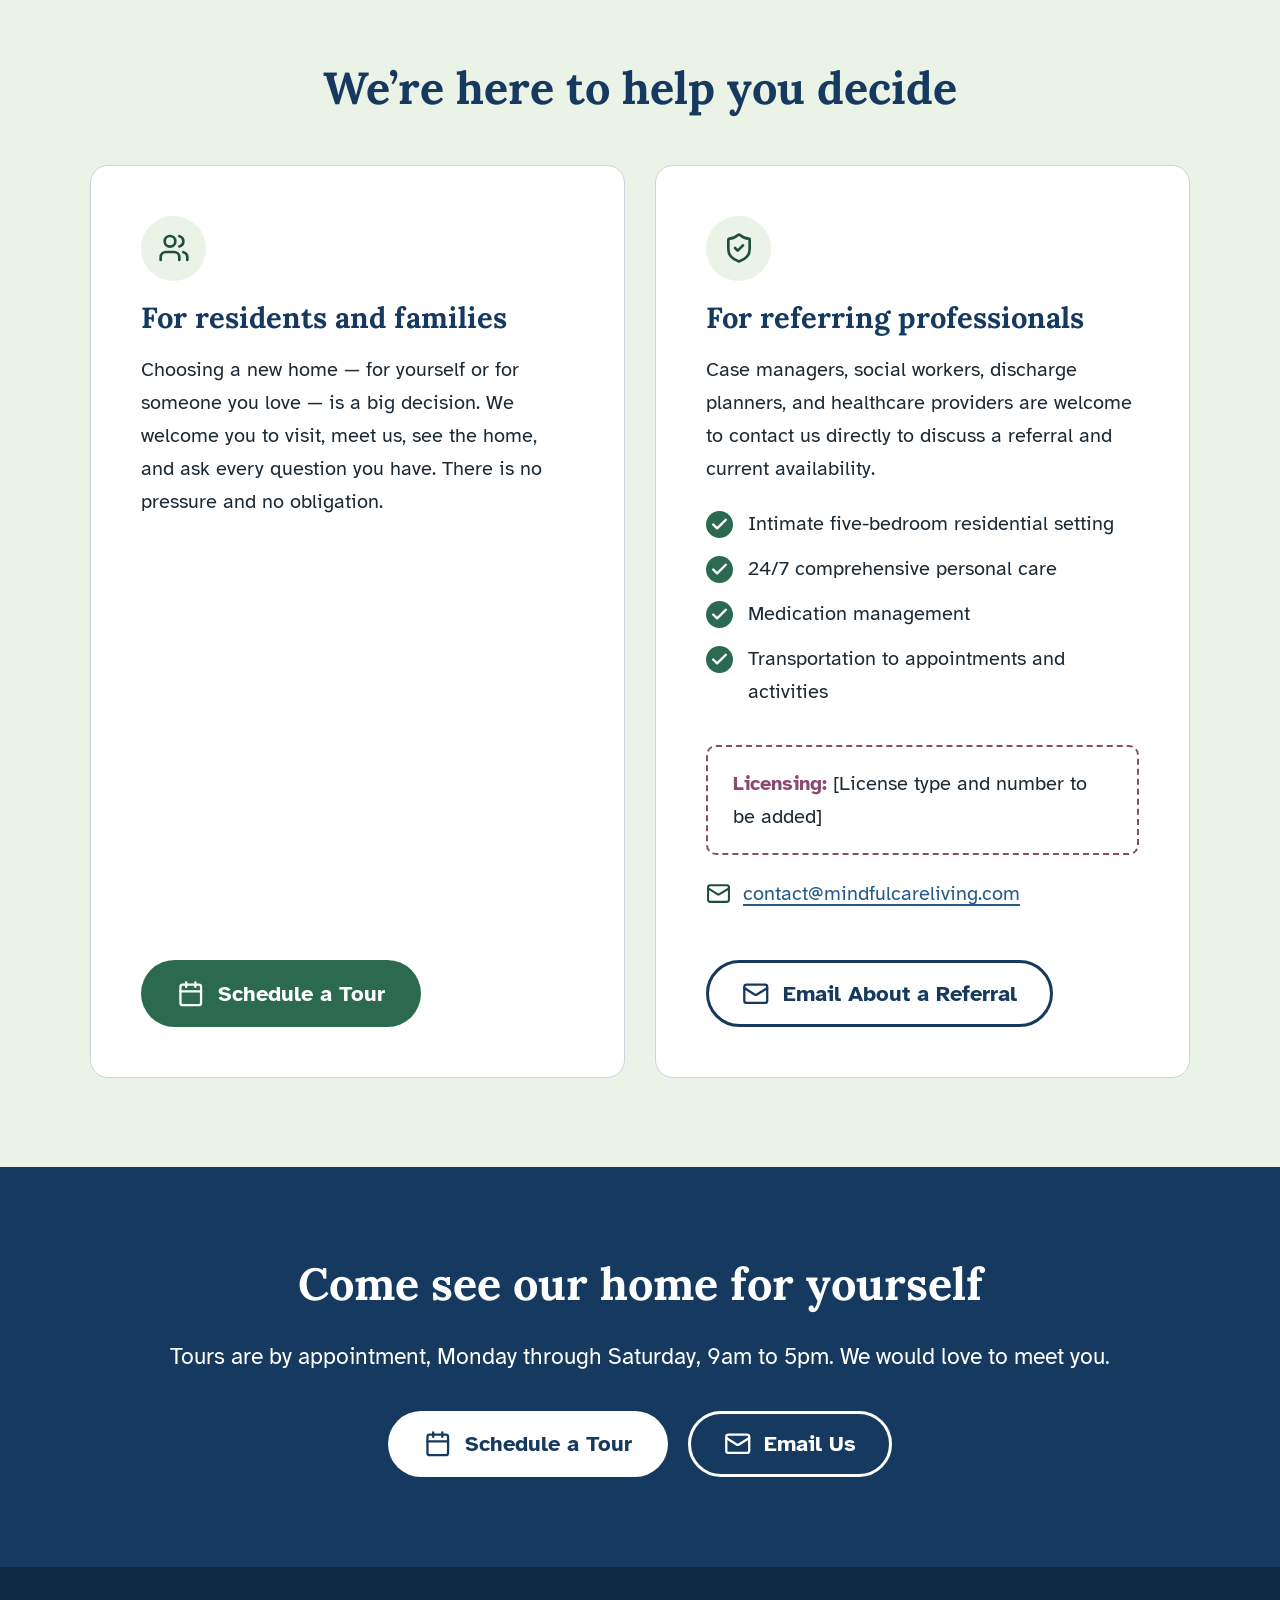
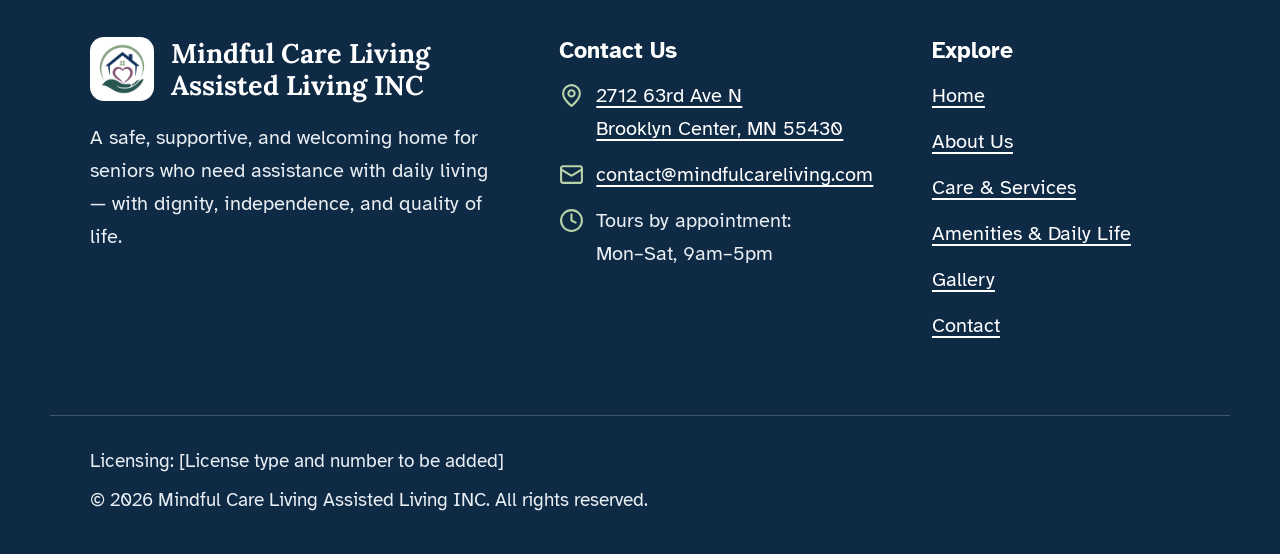
==== commit 50513598: "Describe the home for seniors, drop "small", and style the name as filed - Remove "small" from the h" ====
--- a/index.html
+++ b/index.html
@@ -3,11 +3,11 @@
 <head>
   <meta charset="utf-8">
   <meta name="viewport" content="width=device-width, initial-scale=1">
-  <title>Mindful Care Living Assisted Living INC | Brooklyn Center, MN</title>
-  <meta name="description" content="Mindful Care Living is a small, five-bedroom assisted living home in Brooklyn Center, Minnesota, offering 24/7 personal care, medication management, and support with daily living. Schedule a tour today.">
+  <title>Mindful Care Living Assisted Living INC | Senior Assisted Living in Brooklyn Center, MN</title>
+  <meta name="description" content="Mindful Care Living is a five-bedroom assisted living home for seniors in Brooklyn Center, Minnesota, offering 24/7 personal care, medication management, and support with daily living. Schedule a tour today.">
   <meta property="og:type" content="website">
-  <meta property="og:title" content="Mindful Care Living Assisted Living INC | Brooklyn Center, MN">
-  <meta property="og:description" content="Mindful Care Living is a small, five-bedroom assisted living home in Brooklyn Center, Minnesota, offering 24/7 personal care, medication management, and support with daily living. Schedule a tour today.">
+  <meta property="og:title" content="Mindful Care Living Assisted Living INC | Senior Assisted Living in Brooklyn Center, MN">
+  <meta property="og:description" content="Mindful Care Living is a five-bedroom assisted living home for seniors in Brooklyn Center, Minnesota, offering 24/7 personal care, medication management, and support with daily living. Schedule a tour today.">
   <link rel="icon" type="image/png" href="images/logo.png">
   <link rel="preconnect" href="https://fonts.googleapis.com">
   <link rel="preconnect" href="https://fonts.gstatic.com" crossorigin>
@@ -22,7 +22,7 @@
     "@context": "https://schema.org",
     "@type": "LocalBusiness",
     "name": "Mindful Care Living Assisted Living INC",
-    "description": "A small, five-bedroom assisted living home offering 24/7 personal care, medication management, and support with daily living.",
+    "description": "A five-bedroom assisted living home for seniors in Brooklyn Center, Minnesota, offering 24/7 personal care, medication management, and support with daily living.",
     "email": "contact@mindfulcareliving.com",
     "address": {
       "@type": "PostalAddress",
@@ -73,9 +73,9 @@
     <section class="hero" aria-labelledby="hero-title">
       <div class="container hero__grid">
         <div>
-          <p class="eyebrow">Assisted Living in Brooklyn Center, MN</p>
+          <p class="eyebrow">Senior Assisted Living in Brooklyn Center, MN</p>
           <h1 id="hero-title">Care that feels like home.</h1>
-          <p class="lead">Mindful Care Living is an intimate five-bedroom assisted living home offering personalized, compassionate support for daily living, around the clock — while protecting what matters most: dignity, independence, and quality of life.</p>
+          <p class="lead">Mindful Care Living is an intimate five-bedroom assisted living home for seniors, offering personalized, compassionate support for daily living, around the clock — while protecting what matters most: dignity, independence, and quality of life.</p>
           <div class="btn-group">
             <a class="btn btn-primary" href="contact.html#tour"><svg class="icon" viewBox="0 0 24 24" aria-hidden="true" focusable="false"><rect x="3" y="4" width="18" height="18" rx="2"/><path d="M16 2v4M8 2v4M3 10h18"/></svg> Schedule a Tour</a>
             <a class="btn btn-secondary" href="mailto:contact@mindfulcareliving.com"><svg class="icon" viewBox="0 0 24 24" aria-hidden="true" focusable="false"><rect x="2" y="4" width="20" height="16" rx="2"/><path d="m22 7-8.97 5.7a1.94 1.94 0 0 1-2.06 0L2 7"/></svg> Email Us</a>
@@ -136,7 +136,7 @@
         <div>
           <p class="eyebrow">Welcome</p>
           <h2 id="welcome-title">A home where every person feels valued</h2>
-          <p>Mindful Care Living provides a safe, supportive, and welcoming home for vulnerable adults who need assistance with daily living while maintaining their dignity, independence, and quality of life.</p>
+          <p>Mindful Care Living provides a safe, supportive, and welcoming home for seniors and vulnerable adults who need assistance with daily living while maintaining their dignity, independence, and quality of life.</p>
           <p>Our intimate, five-bedroom residential setting allows us to offer personalized attention, meaningful social connections, and compassionate support tailored to each resident’s individual needs. We are committed to creating a home where every individual feels valued, respected, and cared for.</p>
           <div class="btn-group">
             <a class="btn btn-secondary" href="about.html">Read our story <svg class="icon" viewBox="0 0 24 24" aria-hidden="true" focusable="false"><path d="M5 12h14M12 5l7 7-7 7"/></svg></a>
@@ -241,7 +241,7 @@
           <img src="images/logo.png" alt="" width="256" height="256">
           <span>Mindful Care Living<br>Assisted Living INC</span>
         </div>
-        <p>A safe, supportive, and welcoming home for adults who need assistance with daily living — with dignity, independence, and quality of life.</p>
+        <p>A safe, supportive, and welcoming home for seniors who need assistance with daily living — with dignity, independence, and quality of life.</p>
       </div>
       <div>
         <h2 class="footer-heading">Contact Us</h2>
--- a/css/styles.css
+++ b/css/styles.css
@@ -301,13 +301,12 @@
 
 .brand__tag {
   display: block;
-  margin-top: 0.15rem;
+  margin-top: 0.1rem;
   color: var(--green-dark);
-  font-size: 0.82rem;
-  font-weight: 700;
-  letter-spacing: 0.08em;
+  font-size: 0.95rem;
+  font-weight: 700;
+  letter-spacing: 0.02em;
   line-height: 1.3;
-  text-transform: uppercase;
 }
 
 .header-cta { display: none; }
@@ -431,20 +430,23 @@
 
 .eyebrow {
   display: inline-flex;
-  align-items: center;
+  align-items: flex-start;
   gap: 0.5em;
   margin: 0 0 0.75rem;
   color: var(--green-dark);
   font-size: 0.95rem;
   font-weight: 700;
-  letter-spacing: 0.06em;
+  letter-spacing: 0.04em;
   text-transform: uppercase;
 }
 
+/* Short line before the label; stays beside the first row if the label wraps */
 .eyebrow::before {
   content: "";
+  flex-shrink: 0;
   width: 2rem;
   height: 3px;
+  margin-top: calc(0.825em - 1.5px);
   border-radius: 3px;
   background: var(--sage);
 }
@@ -503,6 +505,7 @@
 
 @media (min-width: 900px) {
   .hero__grid { grid-template-columns: 1.05fr 1fr; gap: 4rem; }
+  .hero .eyebrow { font-size: 0.82rem; }
 }
 
 /* Inner page title area */
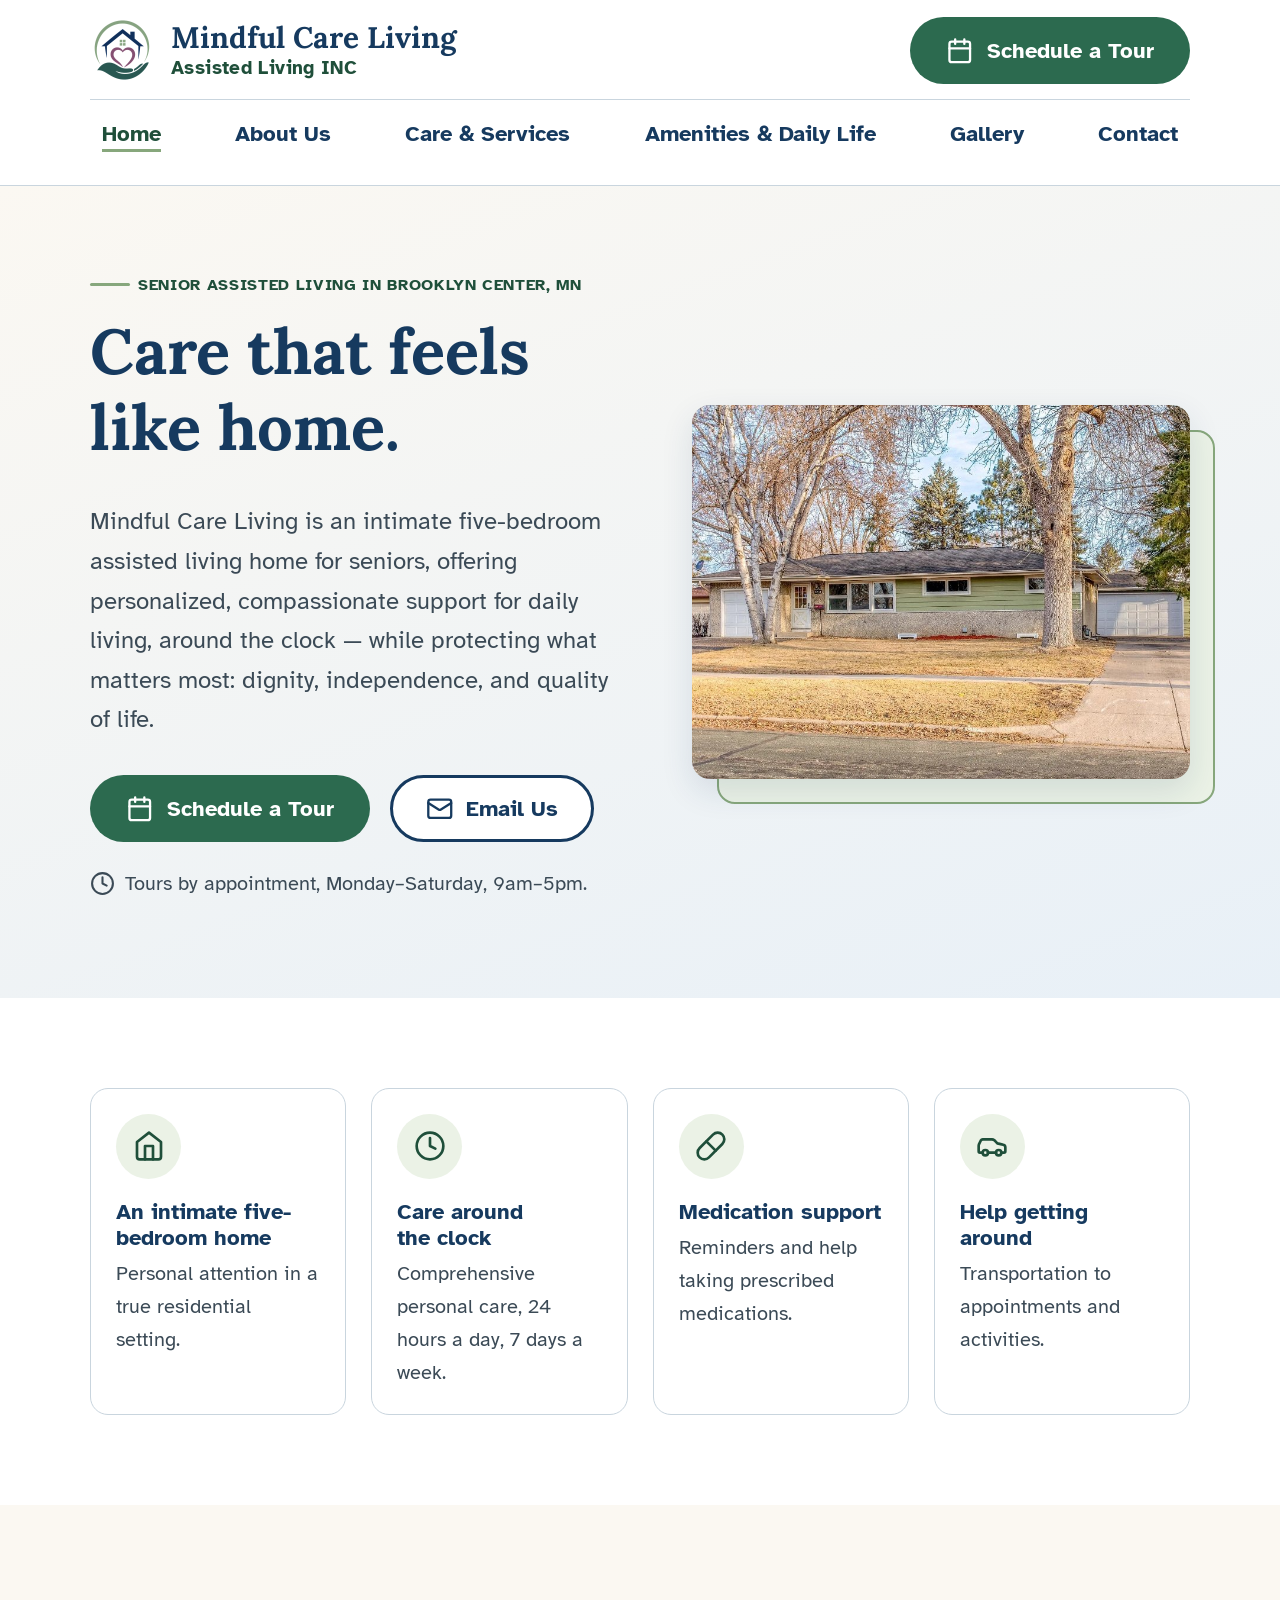
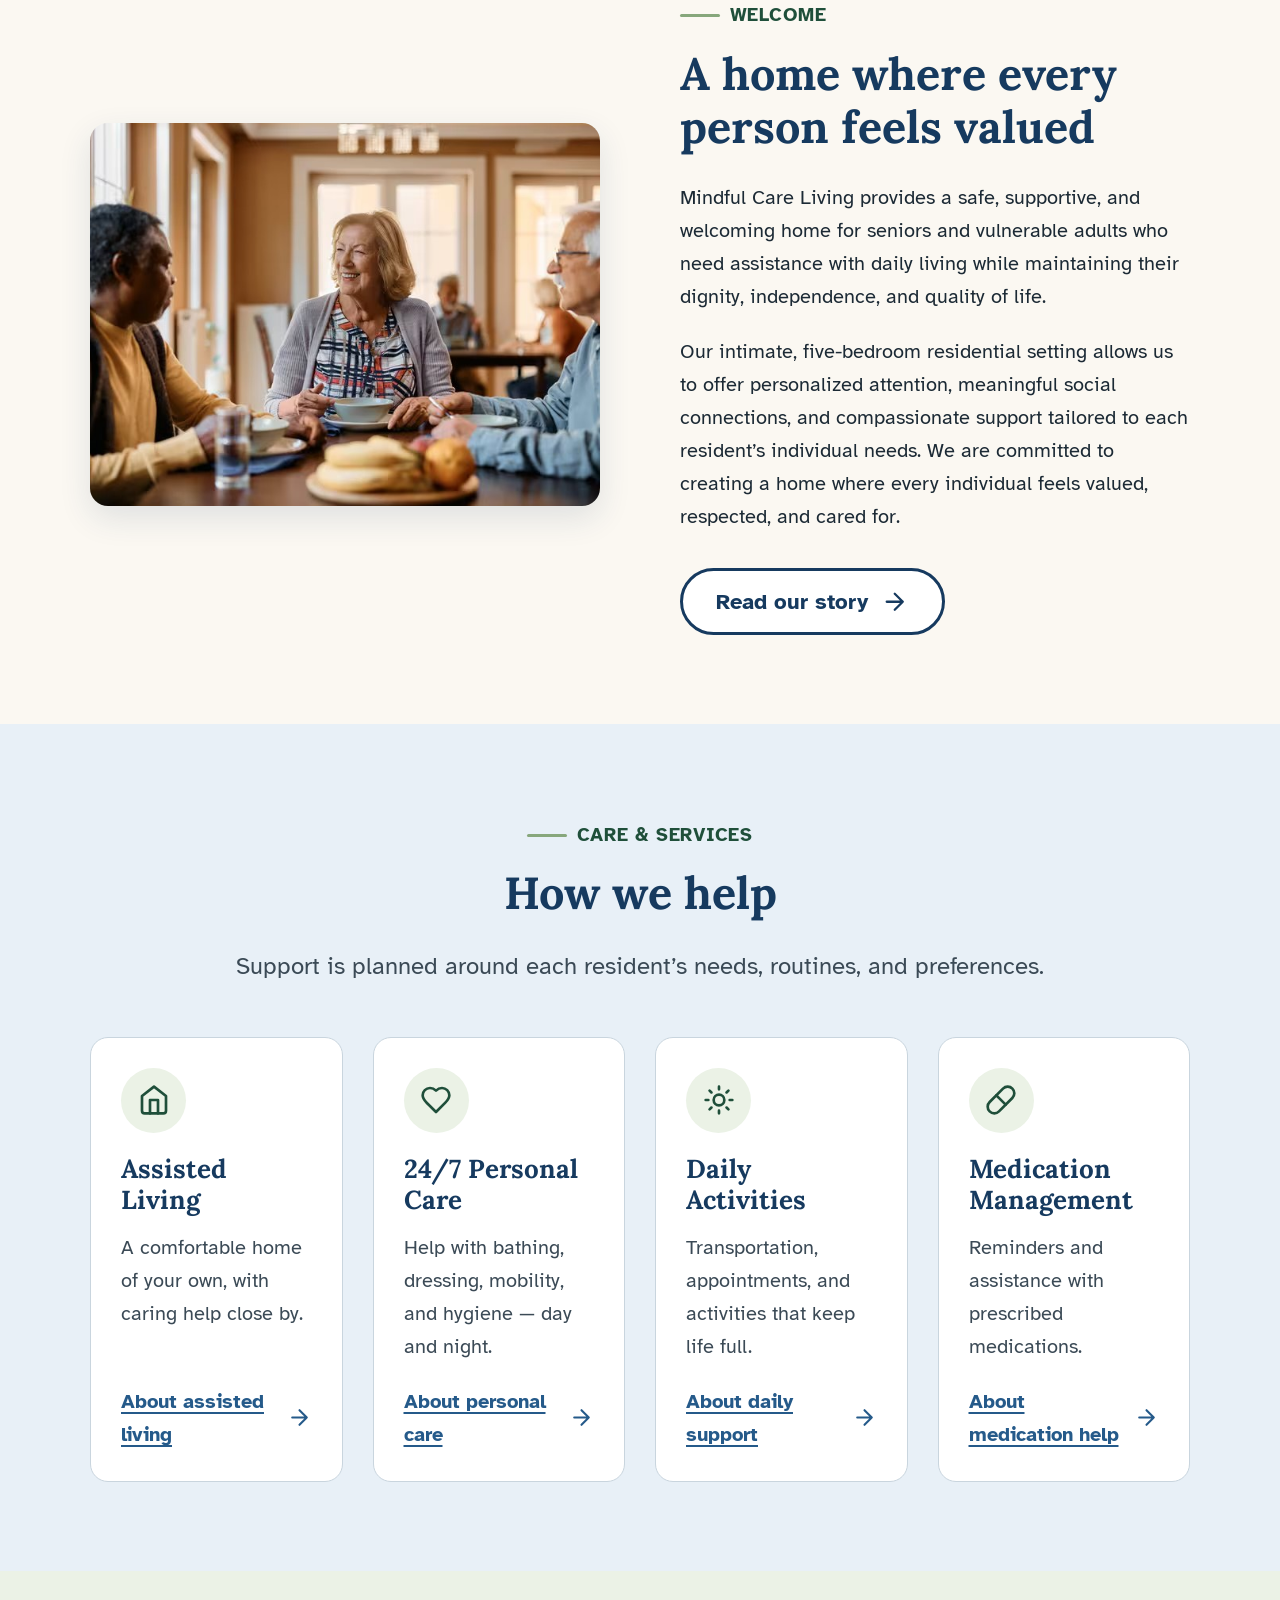
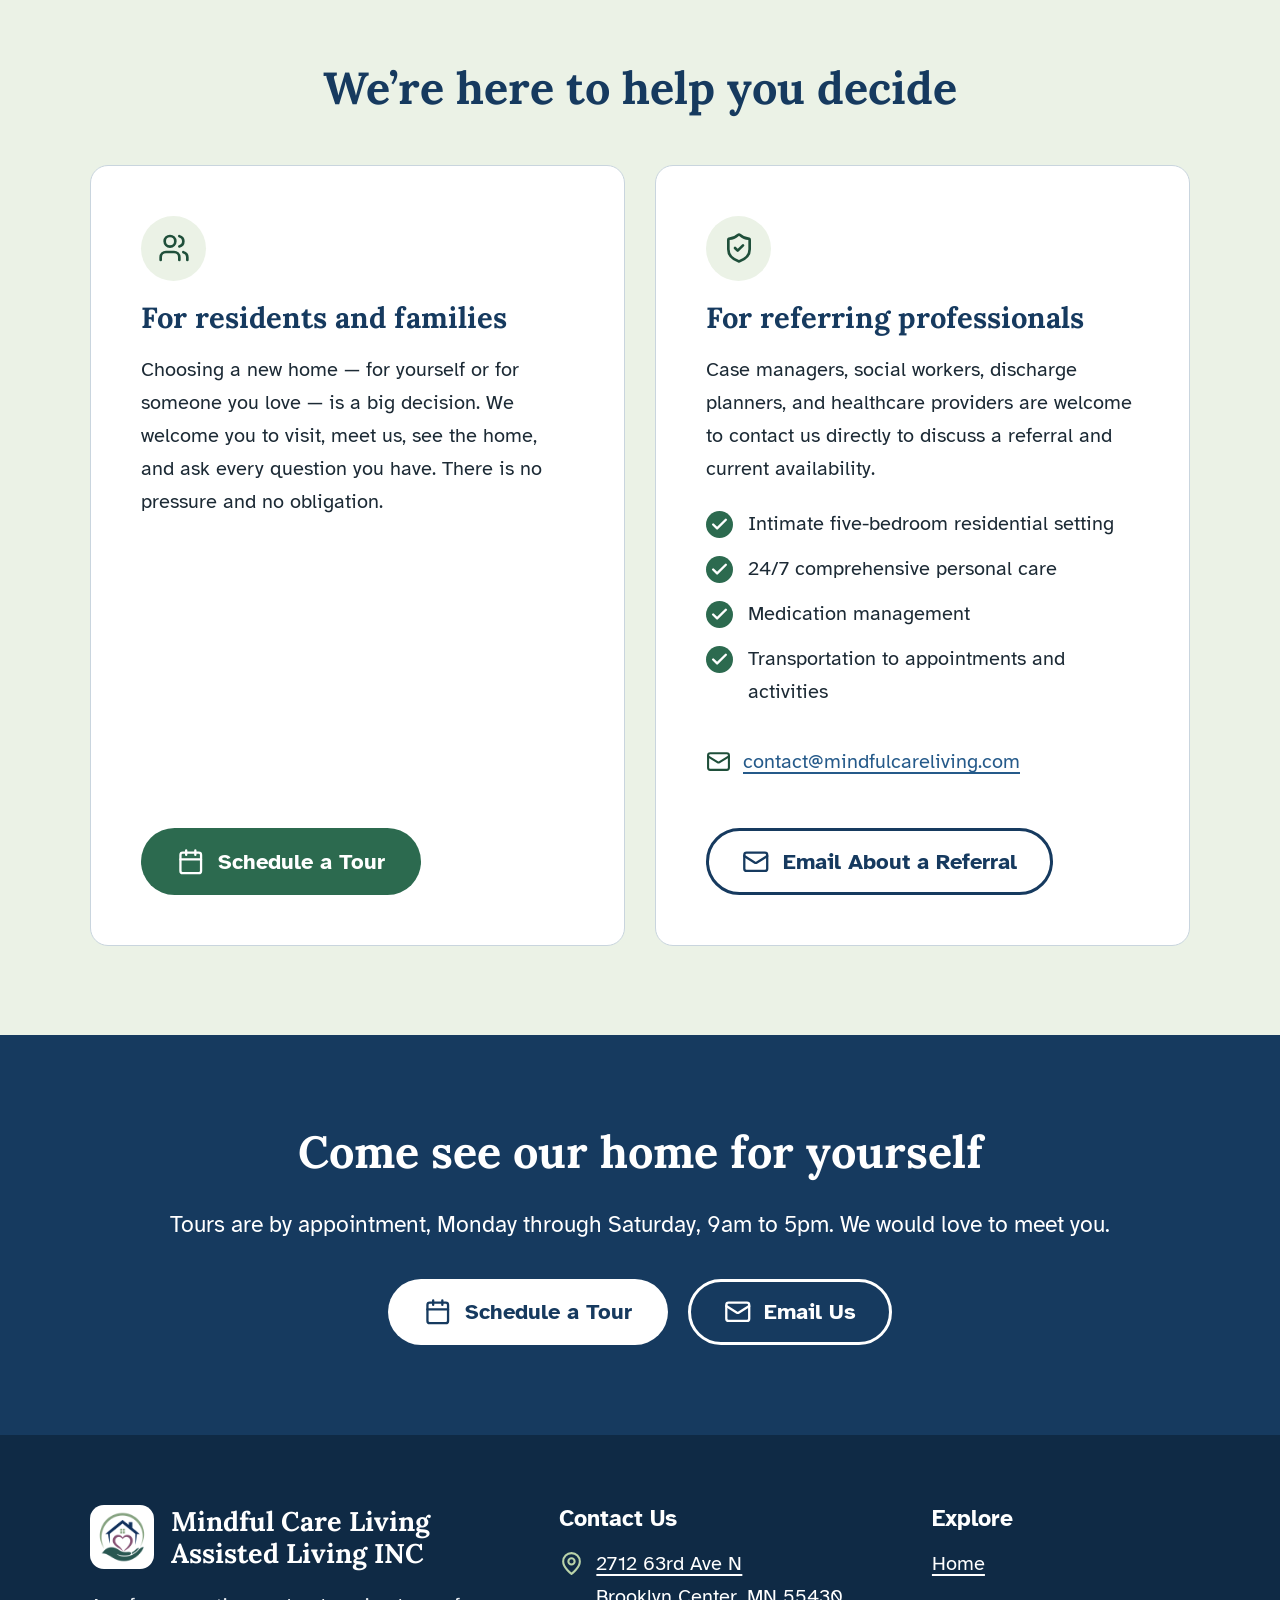
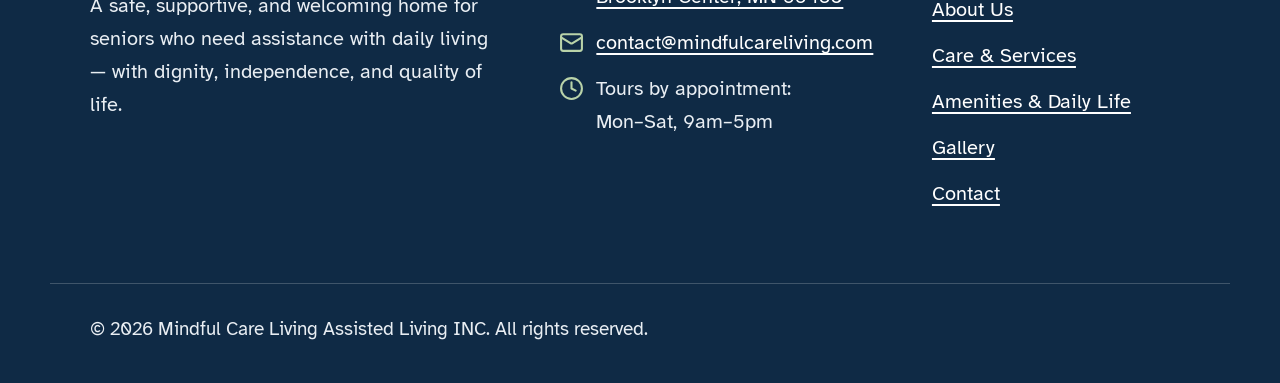
==== commit d9762586: "Remove license placeholders The owner confirmed the license number does not need to appear in advert" ====
--- a/index.html
+++ b/index.html
@@ -207,8 +207,6 @@
               <li>Medication management</li>
               <li>Transportation to appointments and activities</li>
             </ul>
-            <!-- EDIT: replace the bracketed text with your license information -->
-            <p class="placeholder-note"><strong>Licensing:</strong> [License type and number to be added]</p>
             <ul class="contact-lines">
               <li><svg class="icon" viewBox="0 0 24 24" aria-hidden="true" focusable="false"><rect x="2" y="4" width="20" height="16" rx="2"/><path d="m22 7-8.97 5.7a1.94 1.94 0 0 1-2.06 0L2 7"/></svg> <a href="mailto:contact@mindfulcareliving.com">contact@mindfulcareliving.com</a></li>
             </ul>
@@ -264,8 +262,6 @@
       </nav>
     </div>
     <div class="container footer-bottom">
-      <!-- EDIT: replace the bracketed text with your license information -->
-      <p>Licensing: [License type and number to be added]</p>
       <p>&copy; <span data-year>2026</span> Mindful Care Living Assisted Living INC. All rights reserved.</p>
     </div>
   </footer>
--- a/css/styles.css
+++ b/css/styles.css
@@ -719,17 +719,6 @@
 
 .contact-lines svg.icon { color: var(--green-dark); }
 
-/* Placeholder box for information still to be added */
-.placeholder-note {
-  padding: 1rem 1.25rem;
-  border: 2px dashed var(--heart);
-  border-radius: var(--radius-sm);
-  background: var(--white);
-  color: var(--text);
-}
-
-.placeholder-note strong { color: var(--heart); }
-
 /* Pull quote */
 .quote {
   max-width: 48rem;
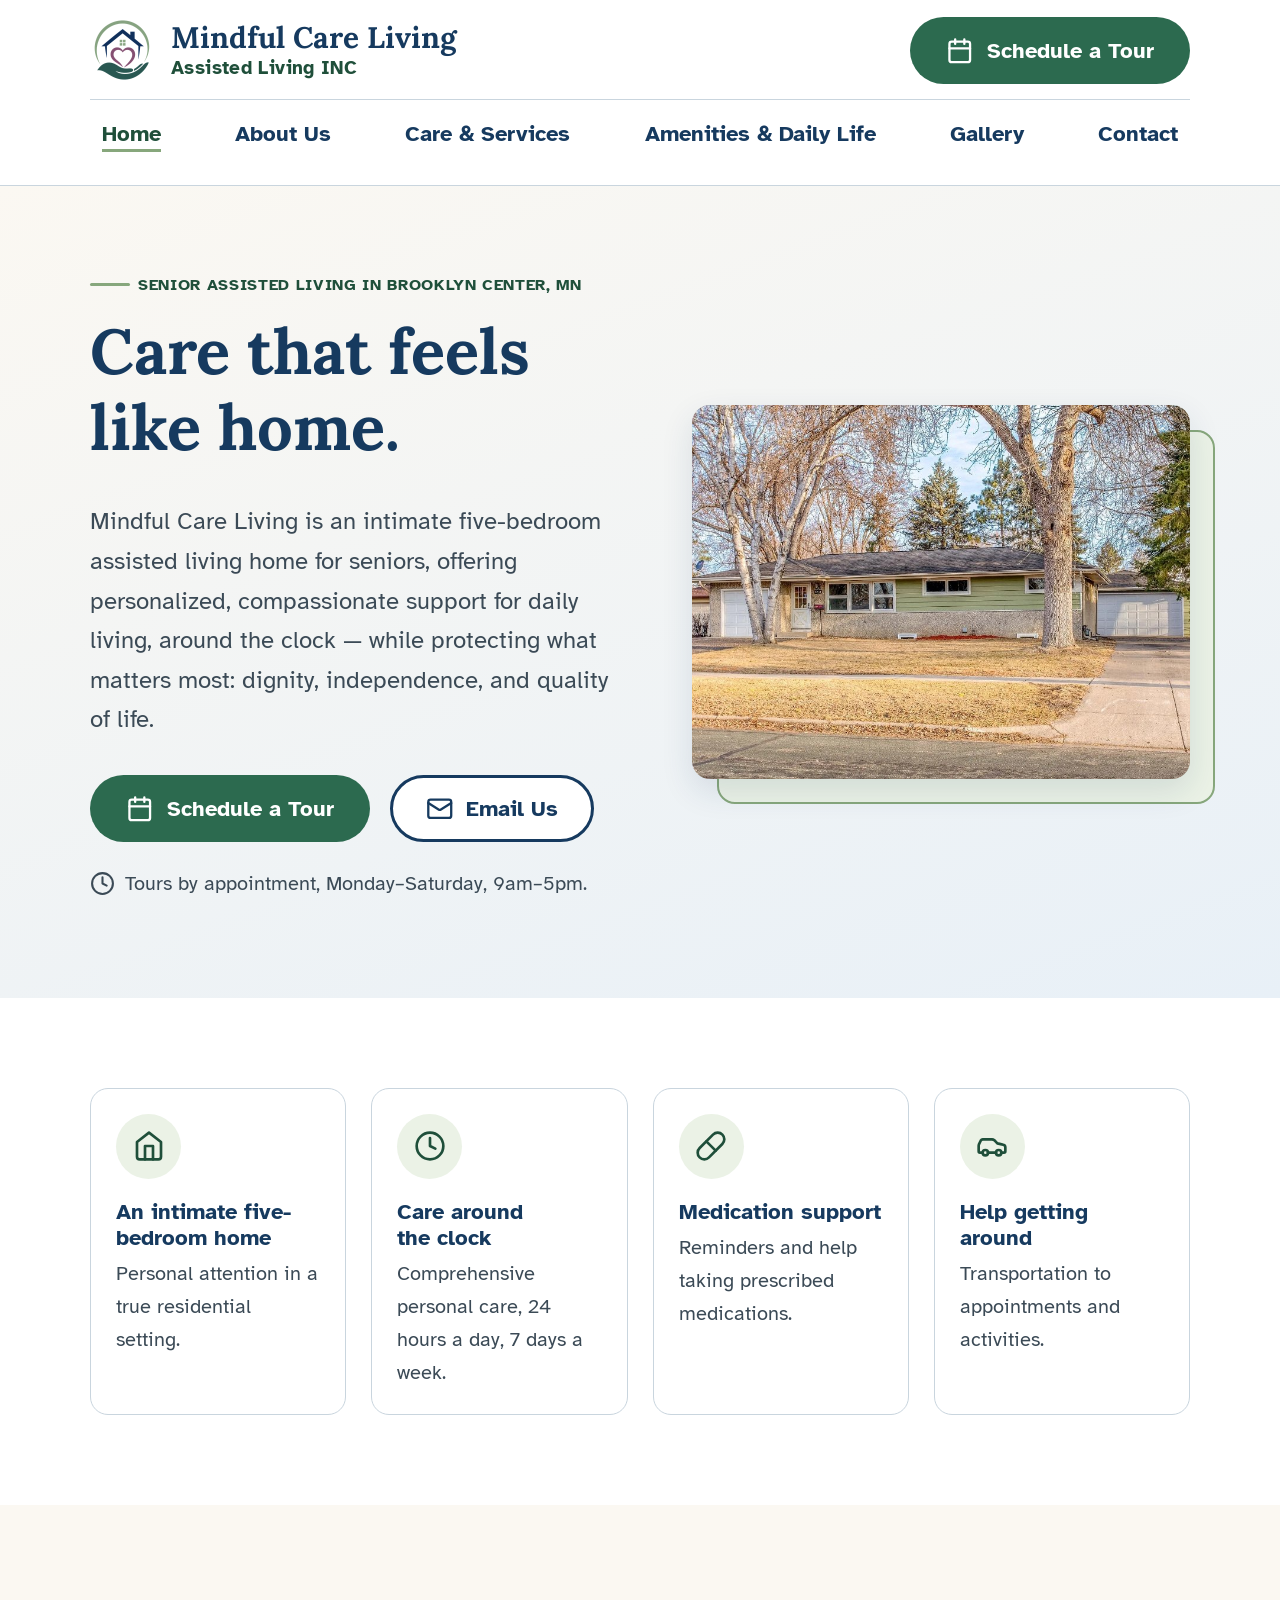
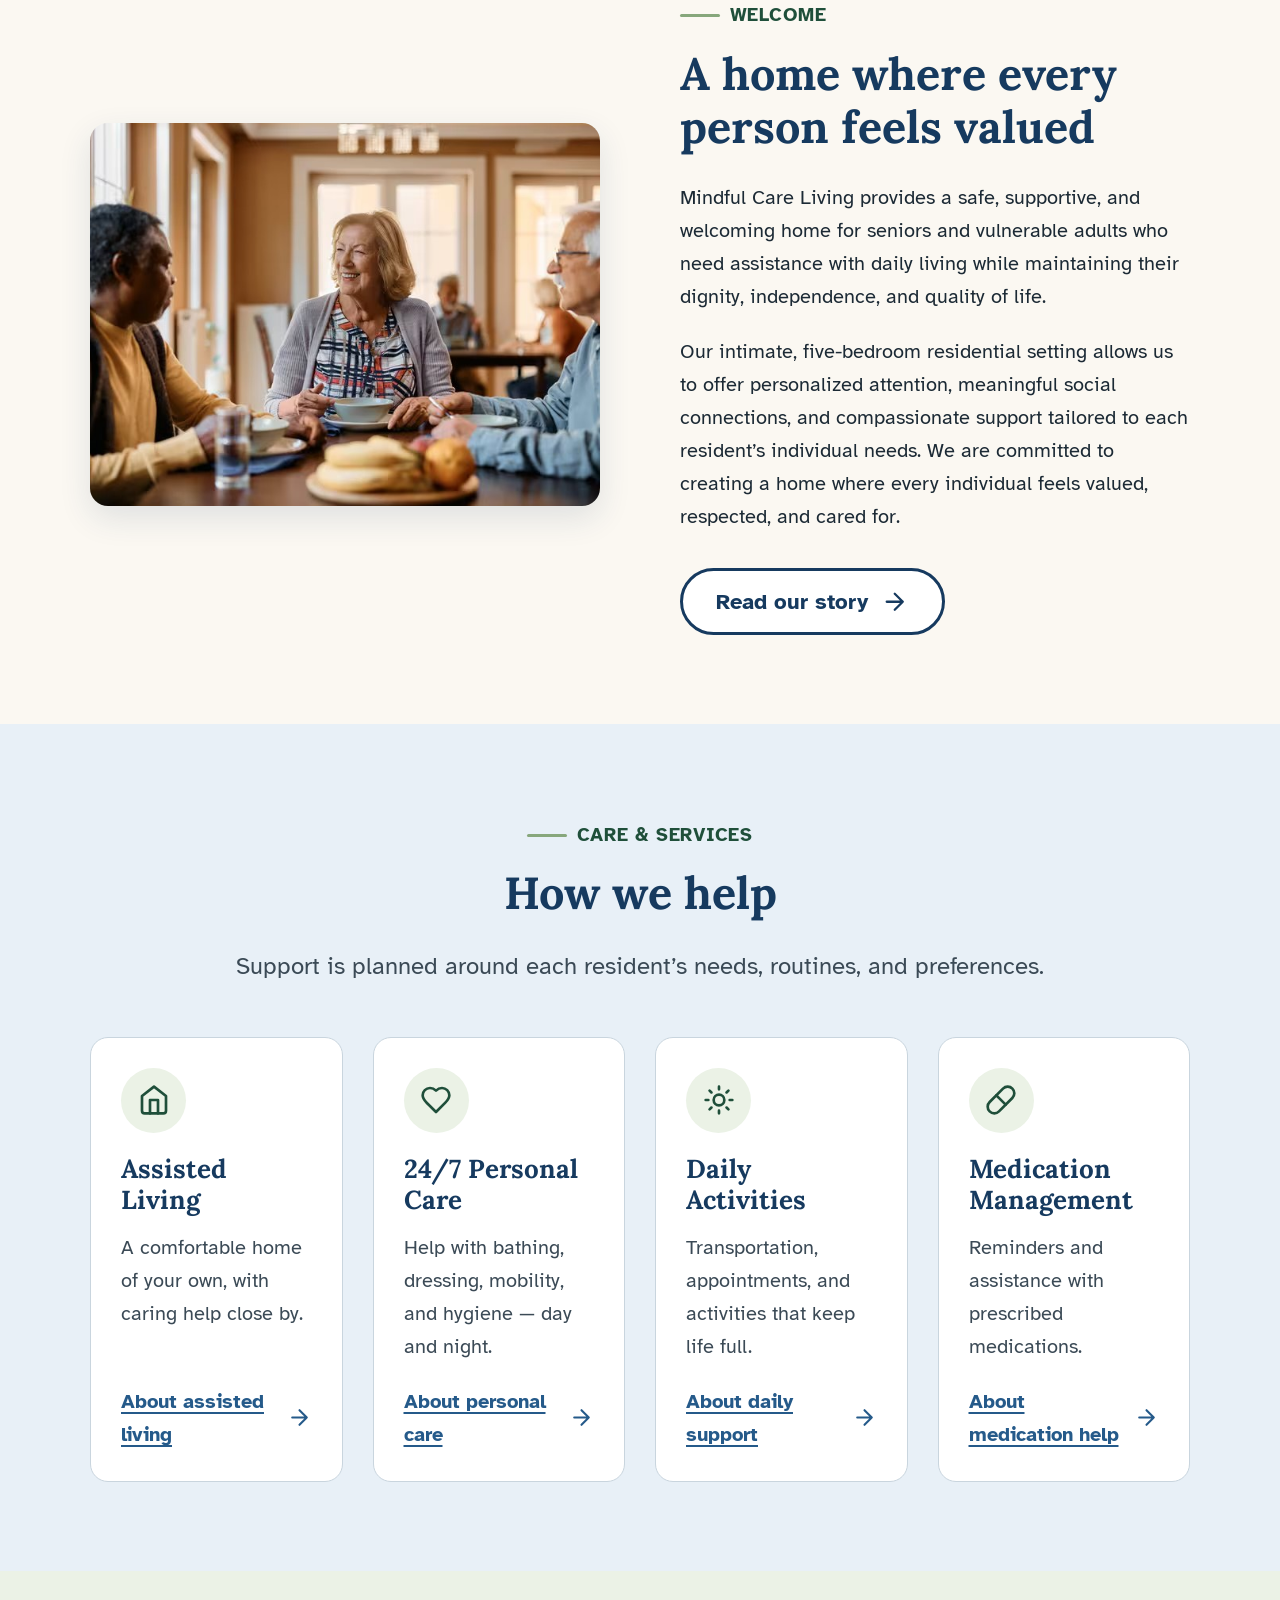
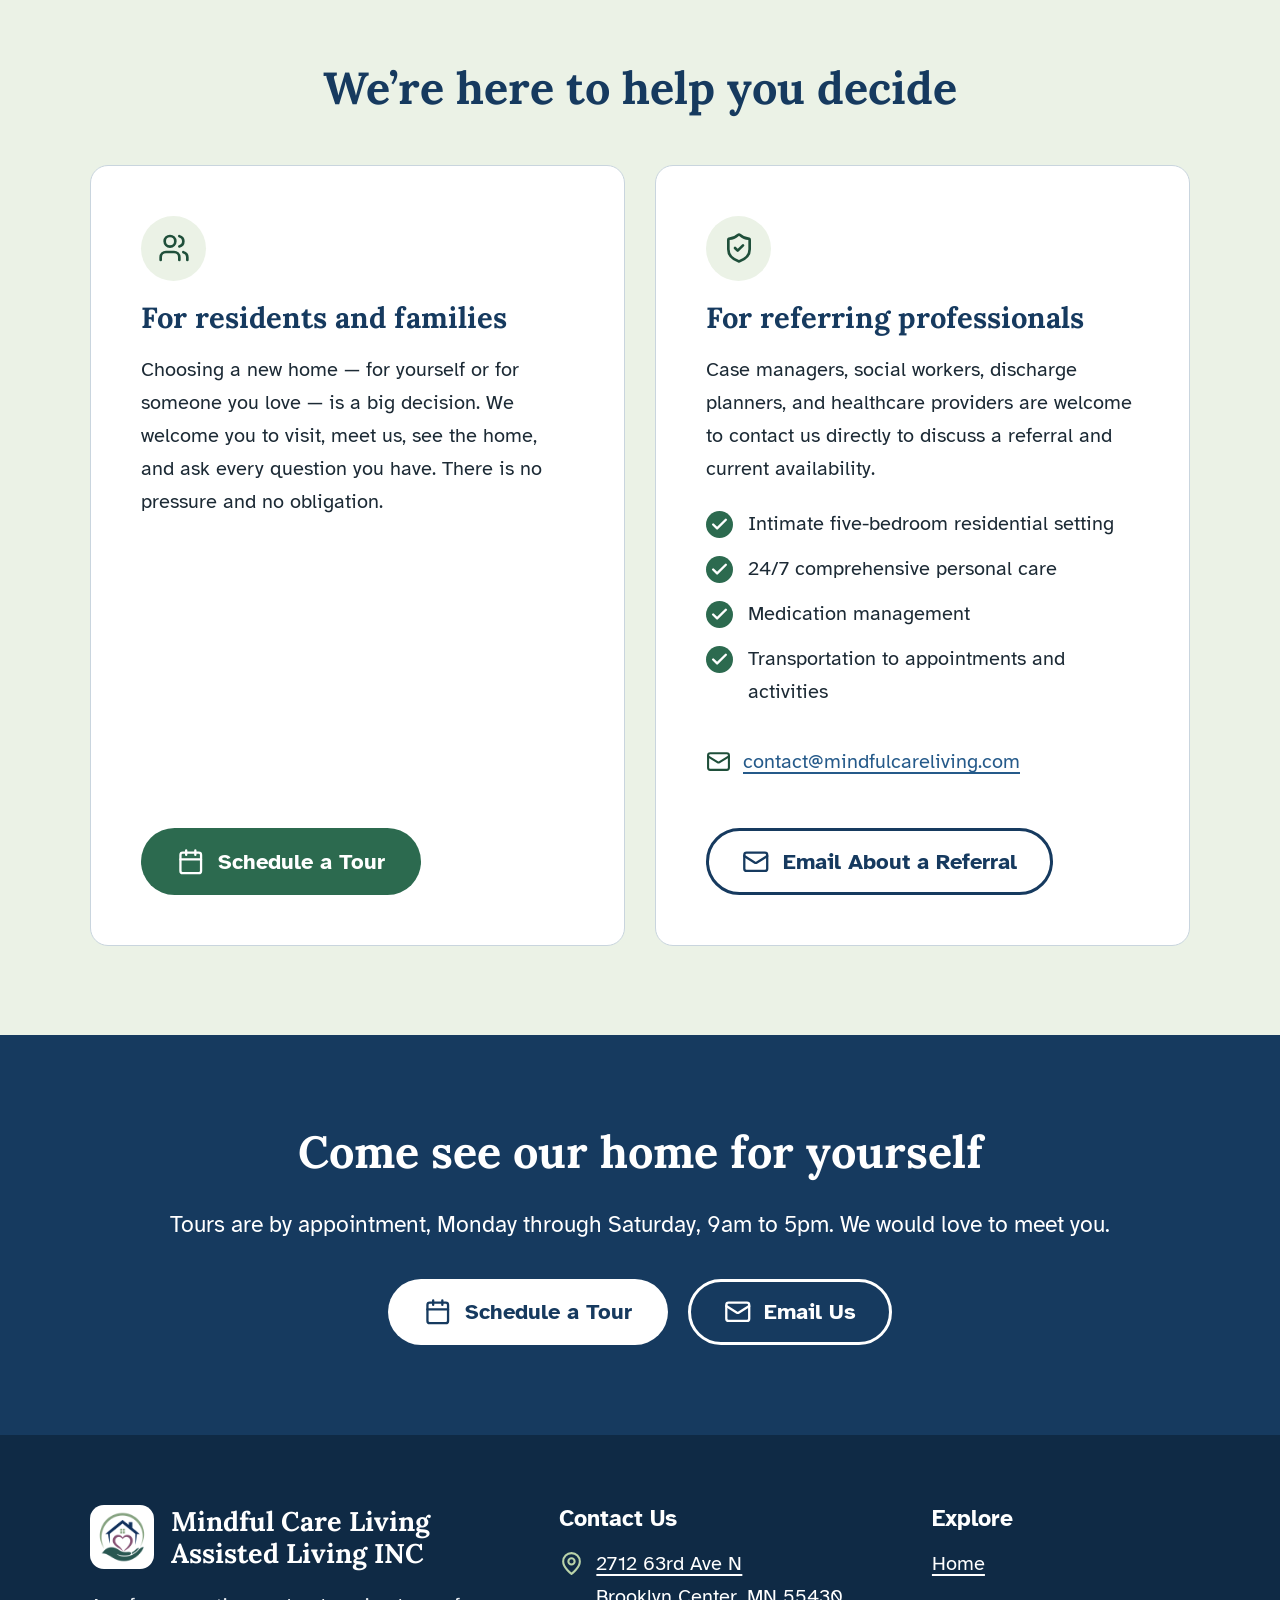
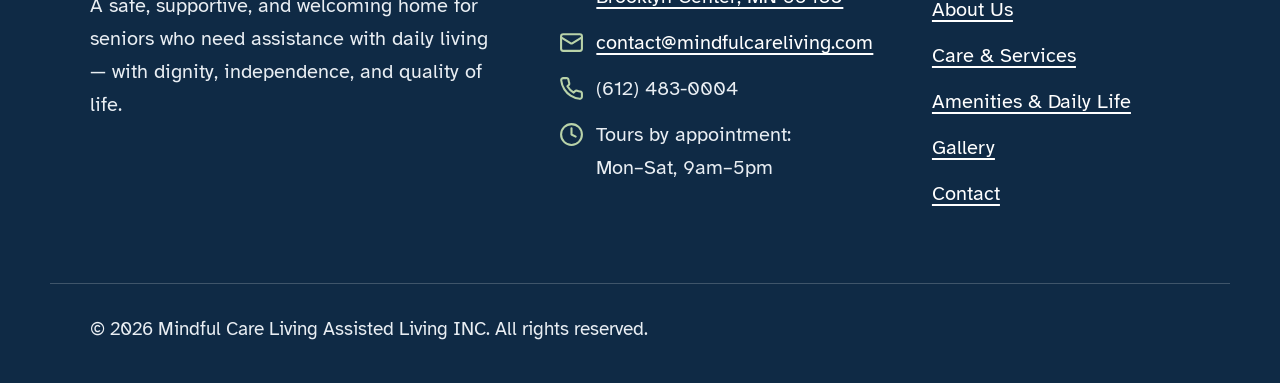
==== commit 062bb9a6: "Show the phone number in the footer on every page Add (612) 483-0004 to the footer's Contact Us list" ====
--- a/index.html
+++ b/index.html
@@ -3,6 +3,7 @@
 <head>
   <meta charset="utf-8">
   <meta name="viewport" content="width=device-width, initial-scale=1">
+  <meta name="format-detection" content="telephone=no">
   <title>Mindful Care Living Assisted Living INC | Senior Assisted Living in Brooklyn Center, MN</title>
   <meta name="description" content="Mindful Care Living is a five-bedroom assisted living home for seniors in Brooklyn Center, Minnesota, offering 24/7 personal care, medication management, and support with daily living. Schedule a tour today.">
   <meta property="og:type" content="website">
@@ -246,6 +247,7 @@
         <ul class="footer-list">
           <li><svg class="icon" viewBox="0 0 24 24" aria-hidden="true" focusable="false"><path d="M20 10c0 6-8 12-8 12s-8-6-8-12a8 8 0 0 1 16 0Z"/><circle cx="12" cy="10" r="3"/></svg> <a href="https://www.google.com/maps/search/?api=1&amp;query=2712+63rd+Ave+N,+Brooklyn+Center,+MN+55430">2712 63rd Ave N<br>Brooklyn Center, MN 55430</a></li>
           <li><svg class="icon" viewBox="0 0 24 24" aria-hidden="true" focusable="false"><rect x="2" y="4" width="20" height="16" rx="2"/><path d="m22 7-8.97 5.7a1.94 1.94 0 0 1-2.06 0L2 7"/></svg> <a href="mailto:contact@mindfulcareliving.com">contact@mindfulcareliving.com</a></li>
+          <li><svg class="icon" viewBox="0 0 24 24" aria-hidden="true" focusable="false"><path d="M22 16.92v3a2 2 0 0 1-2.18 2 19.79 19.79 0 0 1-8.63-3.07 19.5 19.5 0 0 1-6-6 19.79 19.79 0 0 1-3.07-8.67A2 2 0 0 1 4.11 2h3a2 2 0 0 1 2 1.72 12.84 12.84 0 0 0 .7 2.81 2 2 0 0 1-.45 2.11L8.09 9.91a16 16 0 0 0 6 6l1.27-1.27a2 2 0 0 1 2.11-.45 12.84 12.84 0 0 0 2.81.7A2 2 0 0 1 22 16.92z"/></svg> <span>(612) 483-0004</span></li>
           <li><svg class="icon" viewBox="0 0 24 24" aria-hidden="true" focusable="false"><circle cx="12" cy="12" r="10"/><path d="M12 6v6l4 2"/></svg> <span>Tours by appointment:<br>Mon–Sat, 9am–5pm</span></li>
         </ul>
       </div>
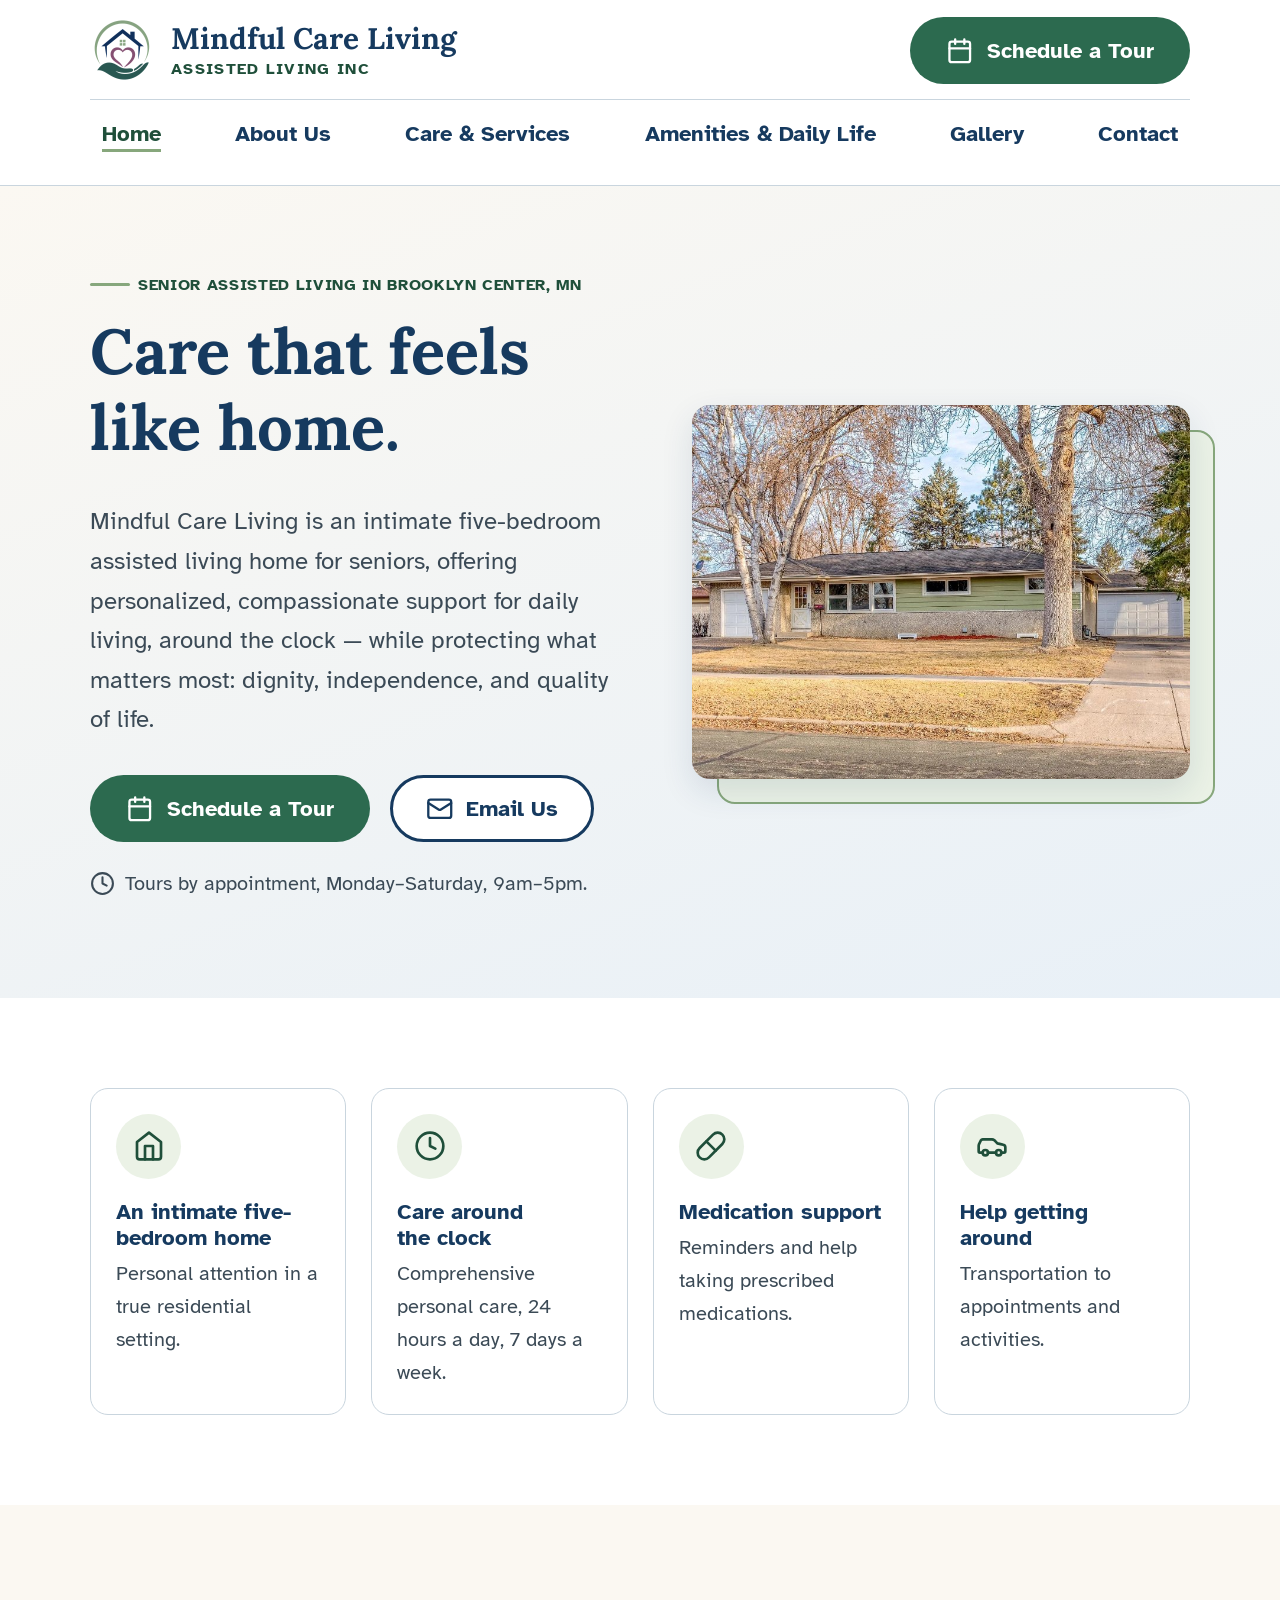
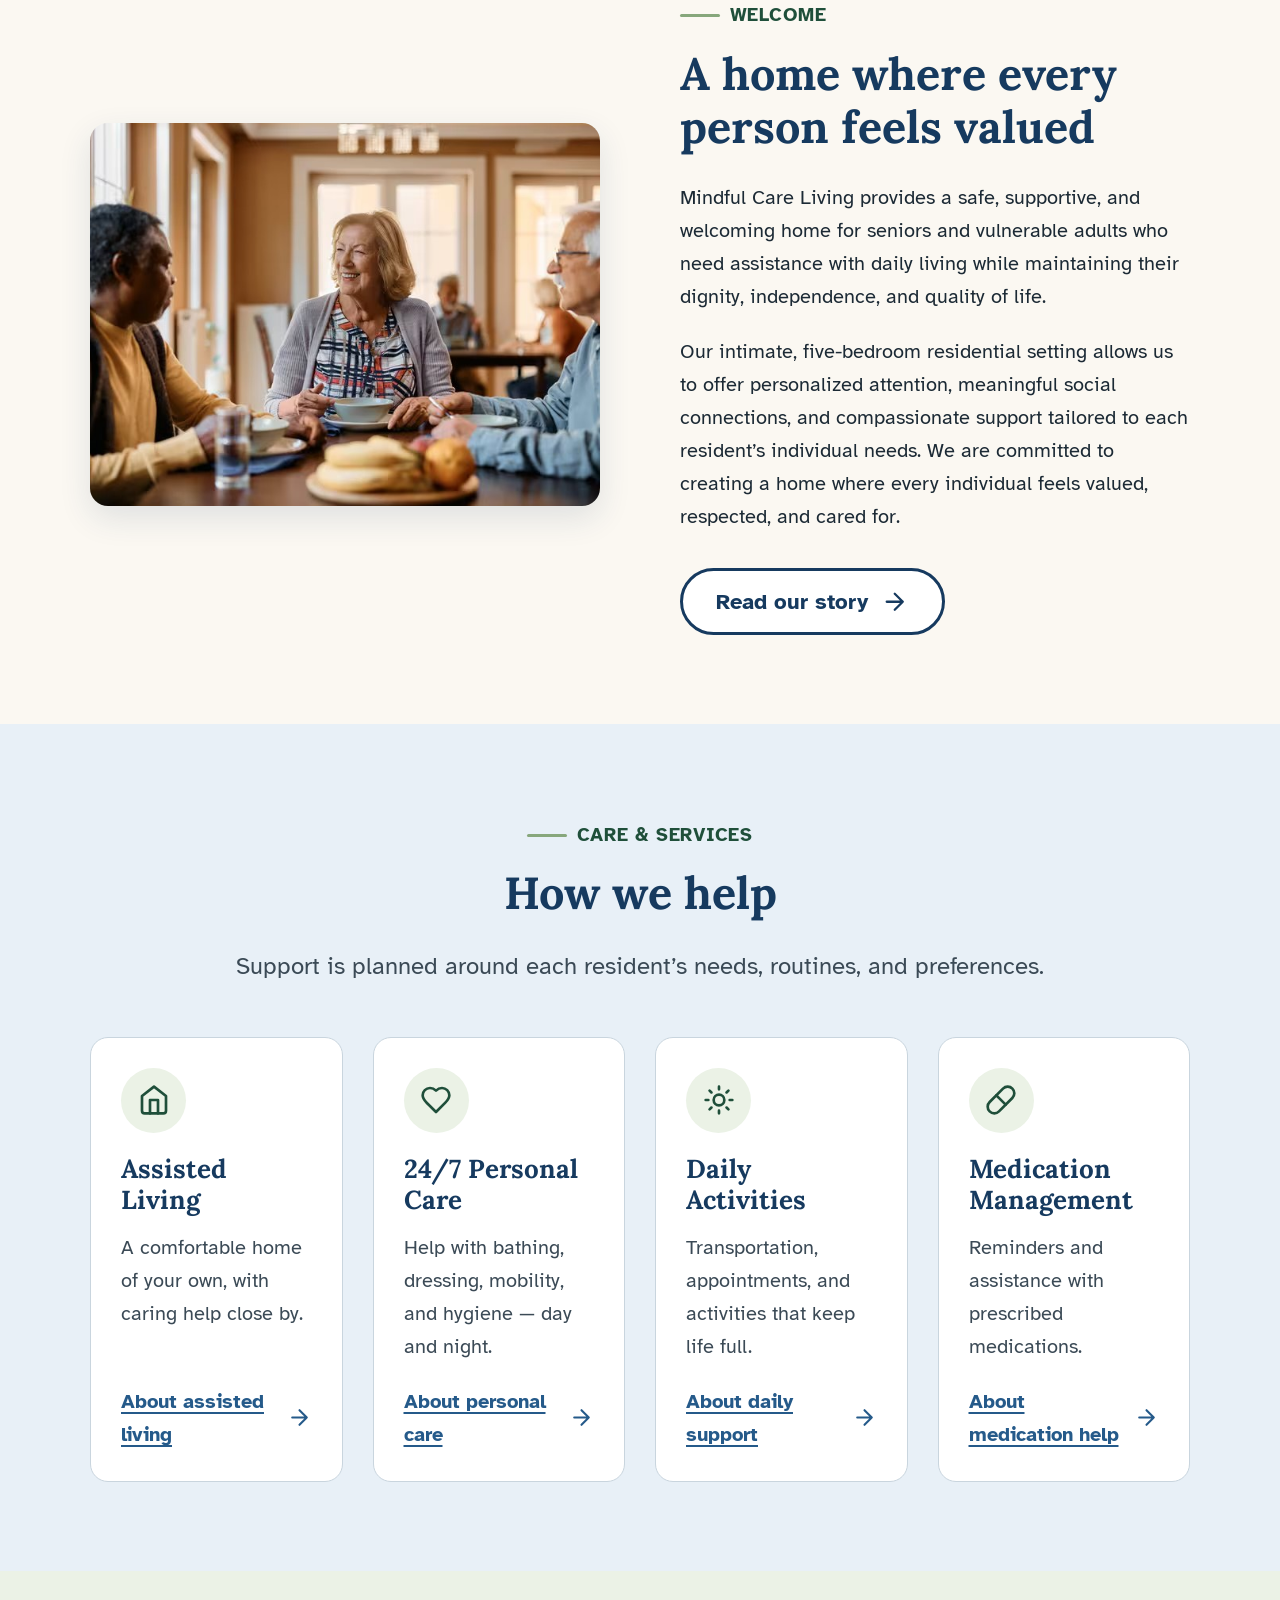
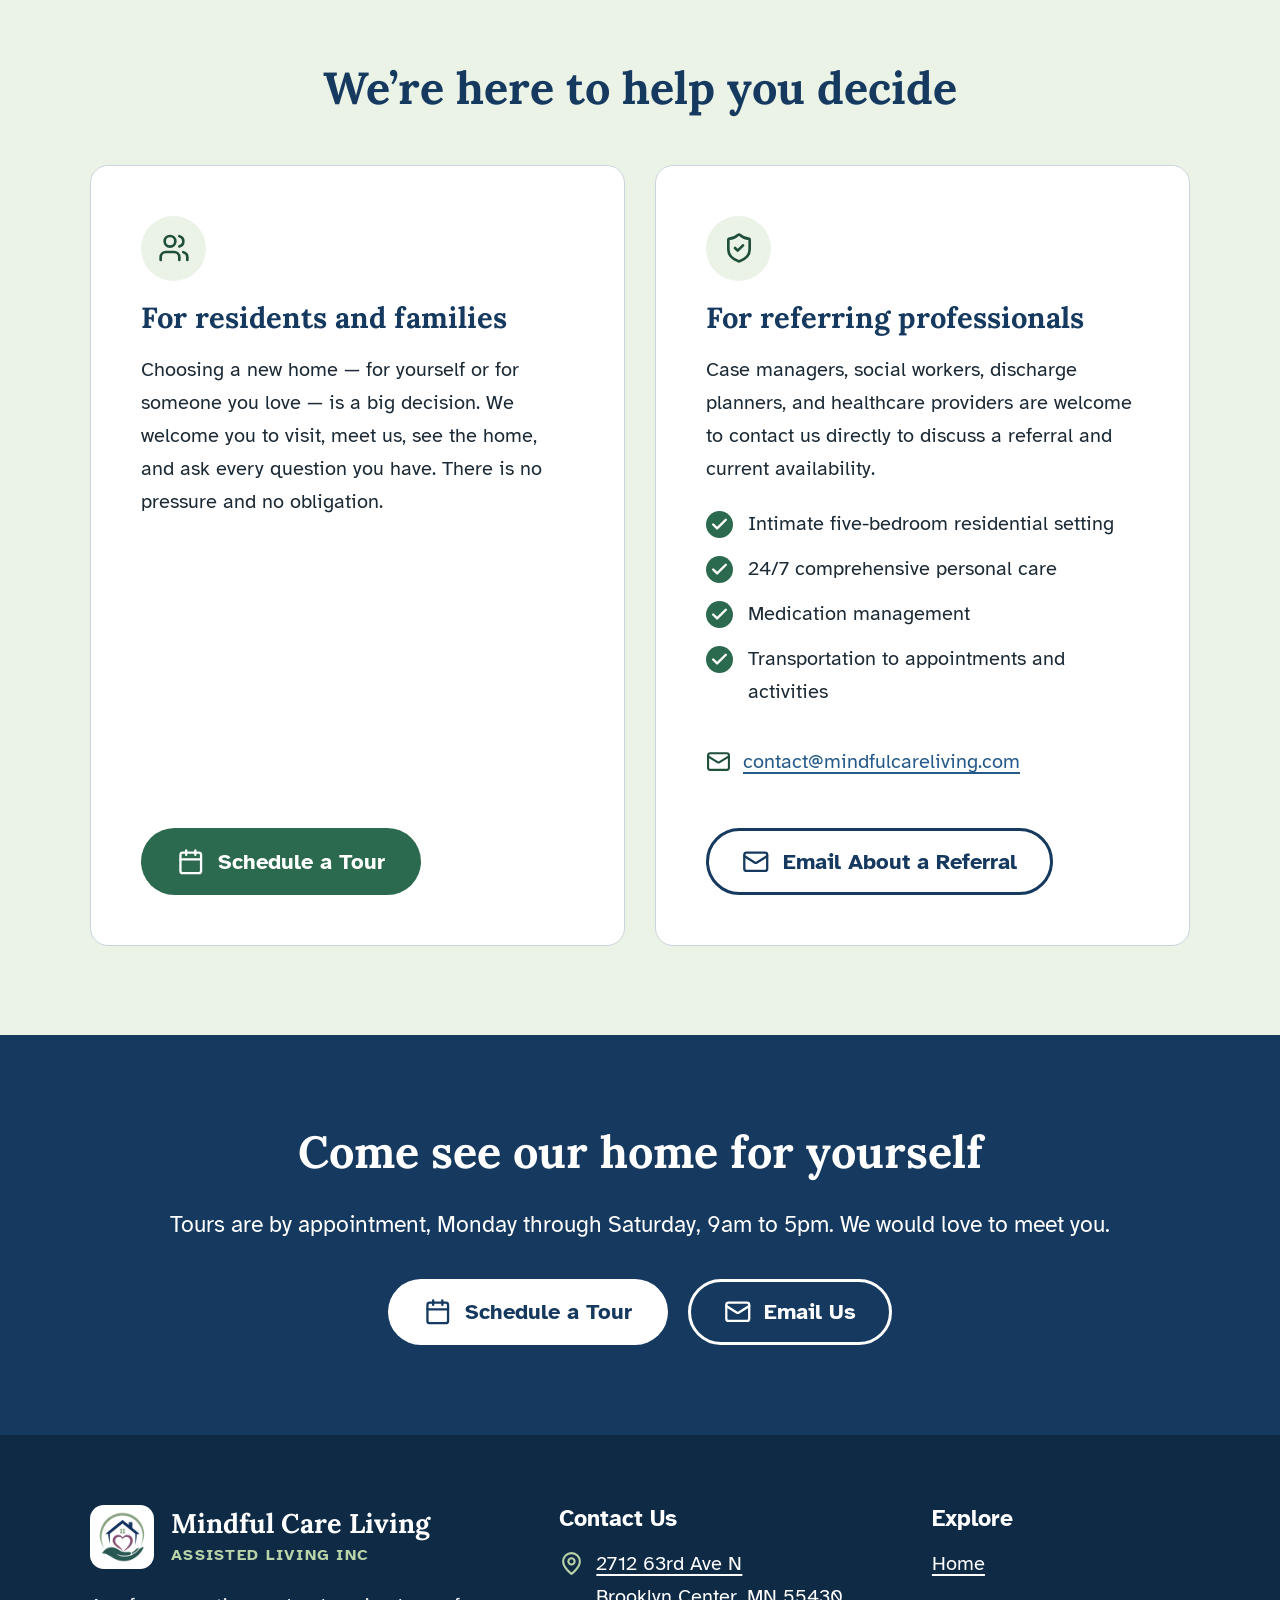
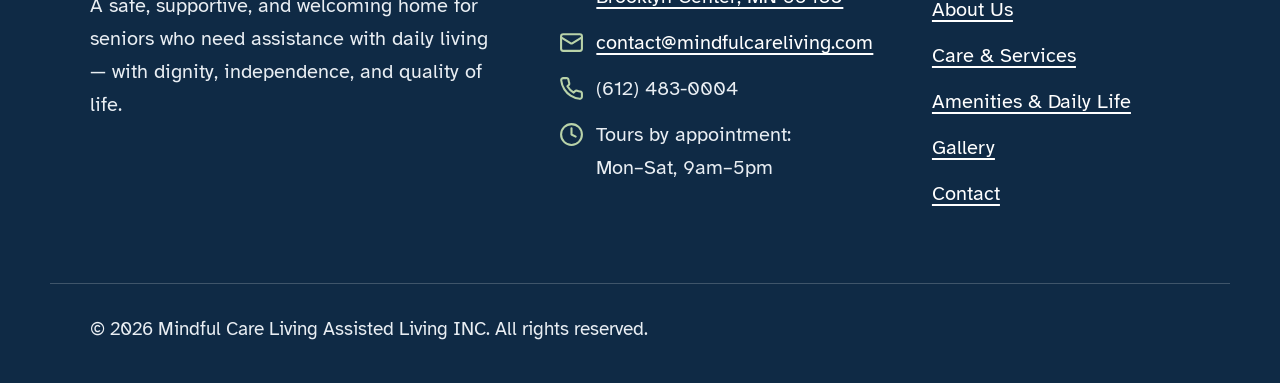
==== commit e0fbb5a3: "Footer: smaller "ASSISTED LIVING INC" in capitals under the name Split the footer name into "Mindful" ====
--- a/index.html
+++ b/index.html
@@ -238,7 +238,7 @@
       <div>
         <div class="footer-brand">
           <img src="images/logo.png" alt="" width="256" height="256">
-          <span>Mindful Care Living<br>Assisted Living INC</span>
+          <span><span class="footer-brand__name">Mindful Care Living</span><span class="footer-brand__tag">Assisted Living INC</span></span>
         </div>
         <p>A safe, supportive, and welcoming home for seniors who need assistance with daily living — with dignity, independence, and quality of life.</p>
       </div>
--- a/css/styles.css
+++ b/css/styles.css
@@ -301,12 +301,13 @@
 
 .brand__tag {
   display: block;
-  margin-top: 0.1rem;
+  margin-top: 0.15rem;
   color: var(--green-dark);
-  font-size: 0.95rem;
-  font-weight: 700;
-  letter-spacing: 0.02em;
+  font-size: 0.82rem;
+  font-weight: 700;
+  letter-spacing: 0.08em;
   line-height: 1.3;
+  text-transform: uppercase; /* shown in capitals; the text itself stays "Assisted Living INC" */
 }
 
 .header-cta { display: none; }
@@ -1173,12 +1174,24 @@
   border-radius: 14px;
 }
 
-.footer-brand span {
+.footer-brand__name {
+  display: block;
   color: var(--white);
   font-family: var(--font-heading);
   font-size: 1.35rem;
   font-weight: 700;
   line-height: 1.2;
+}
+
+.footer-brand__tag {
+  display: block;
+  margin-top: 0.3rem;
+  color: #b9d3a9;
+  font-size: 0.8rem;
+  font-weight: 700;
+  letter-spacing: 0.08em;
+  line-height: 1.3;
+  text-transform: uppercase; /* shown in capitals; the text itself stays "Assisted Living INC" */
 }
 
 .footer-heading {
